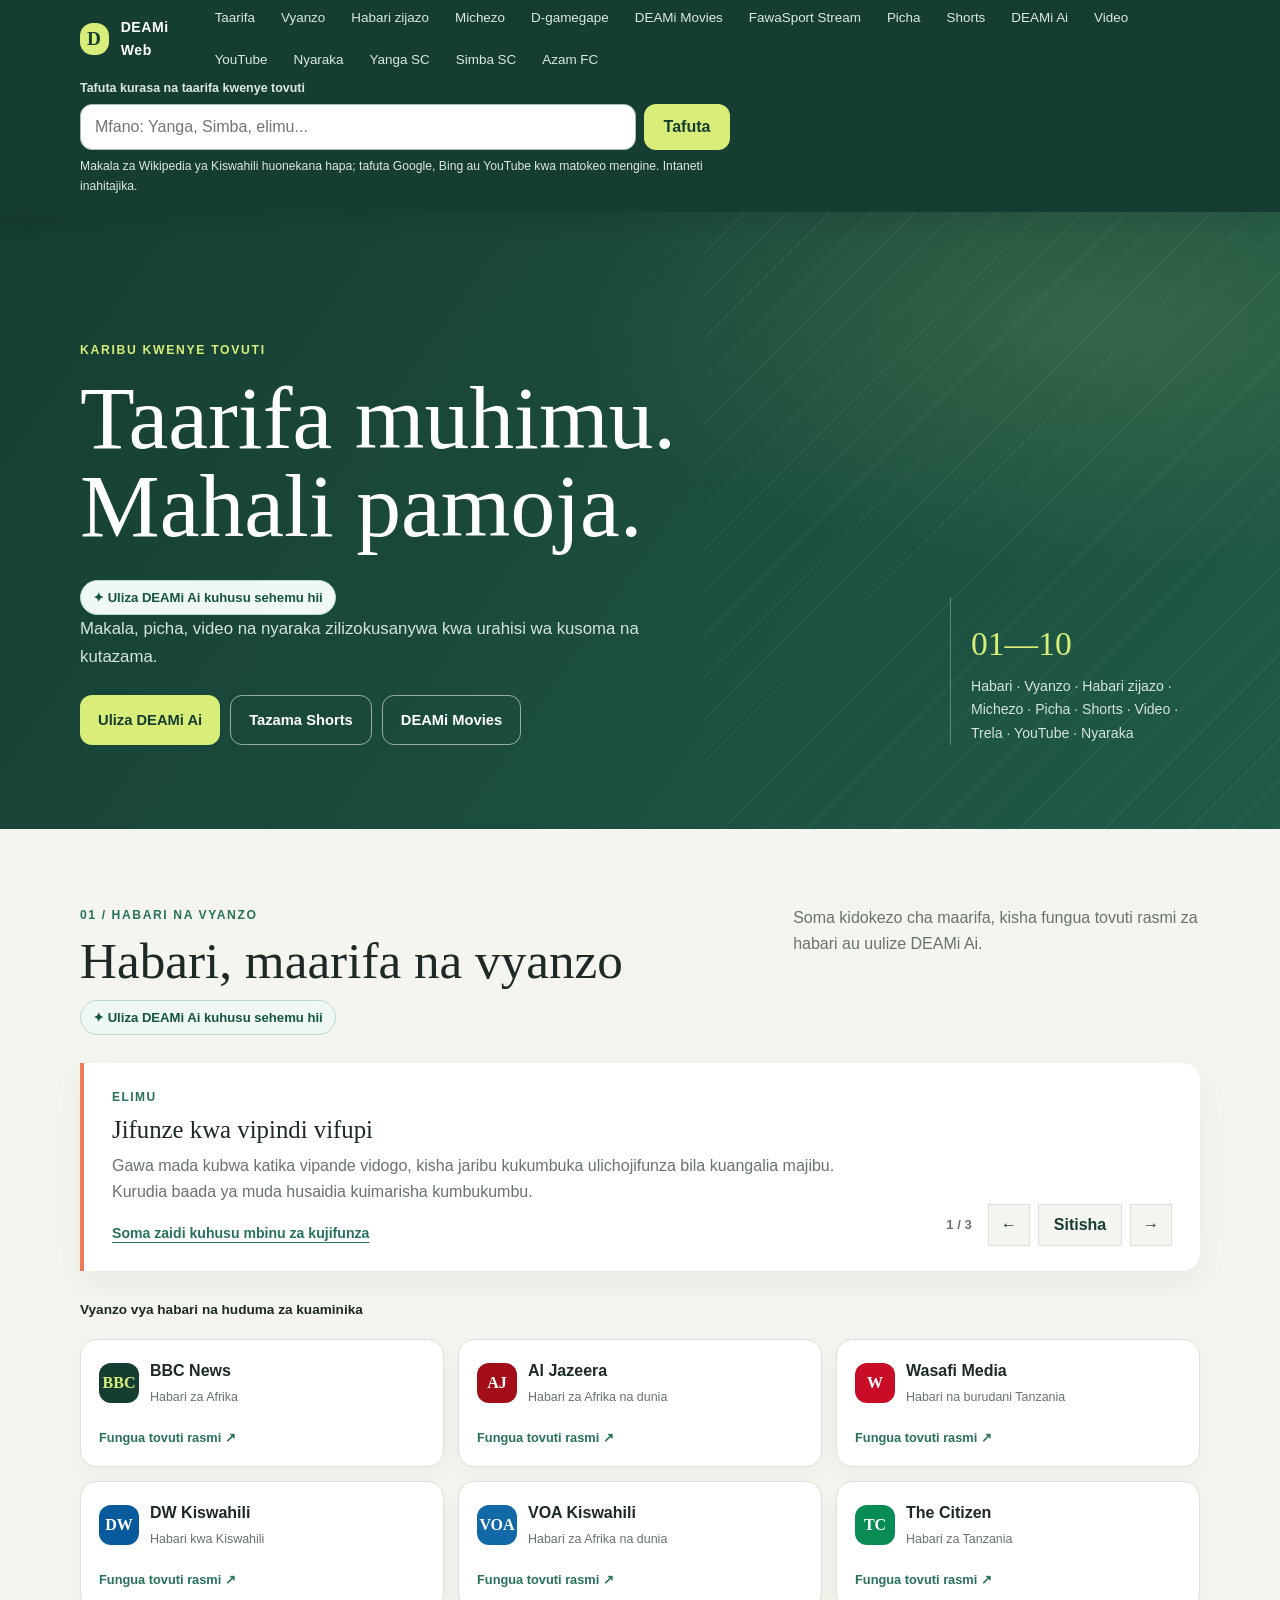
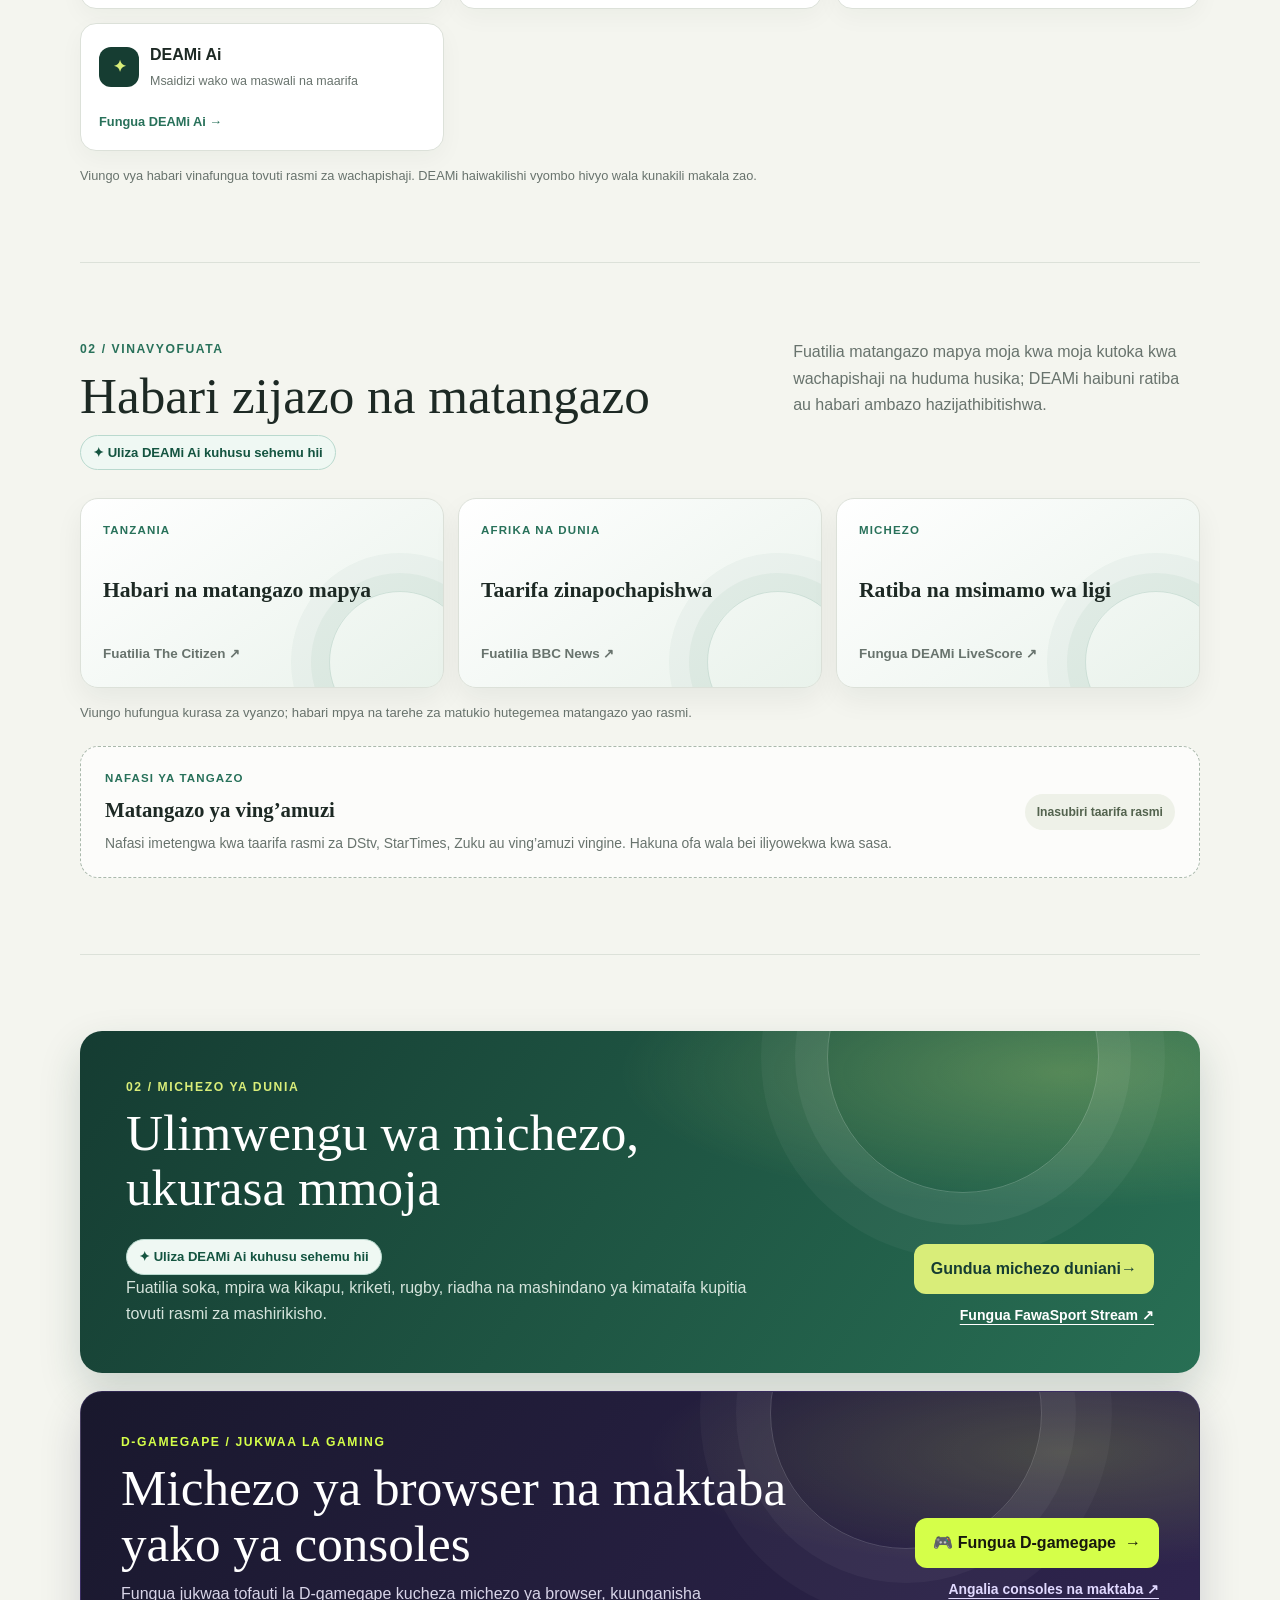
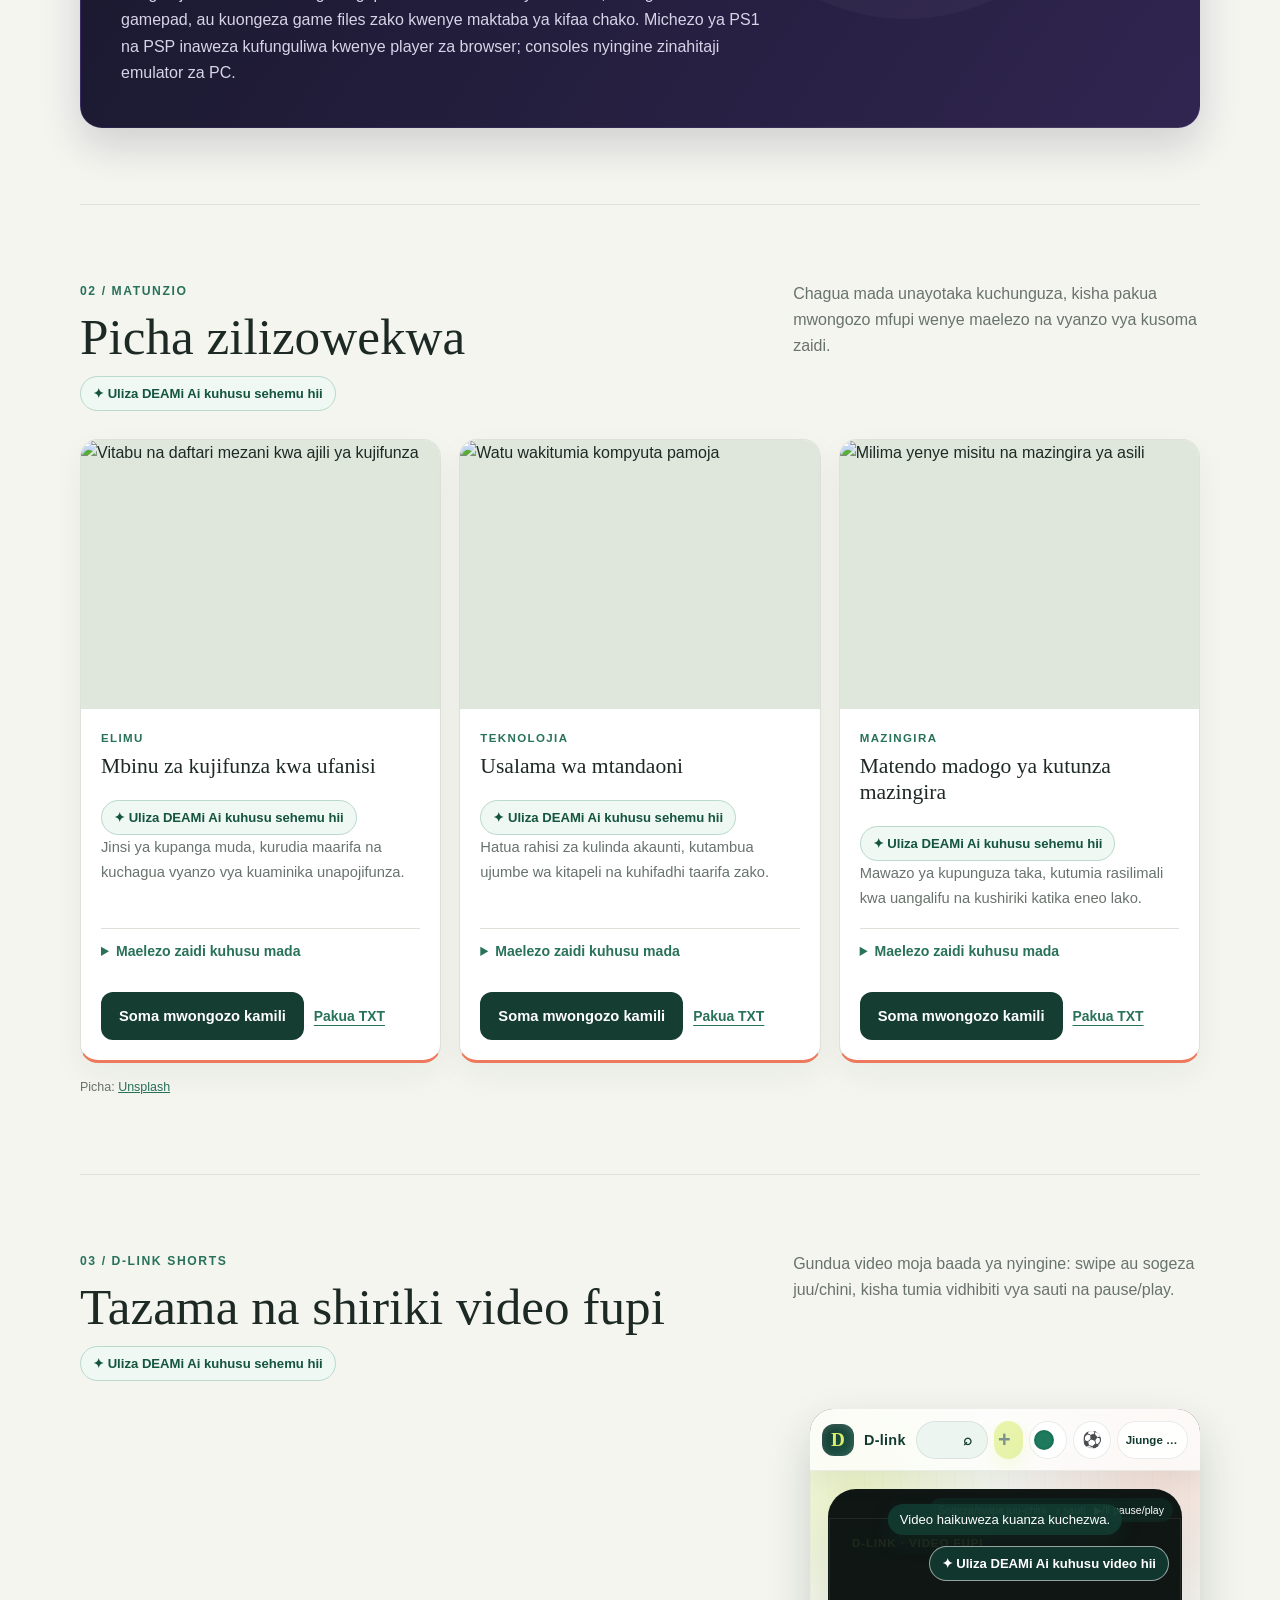
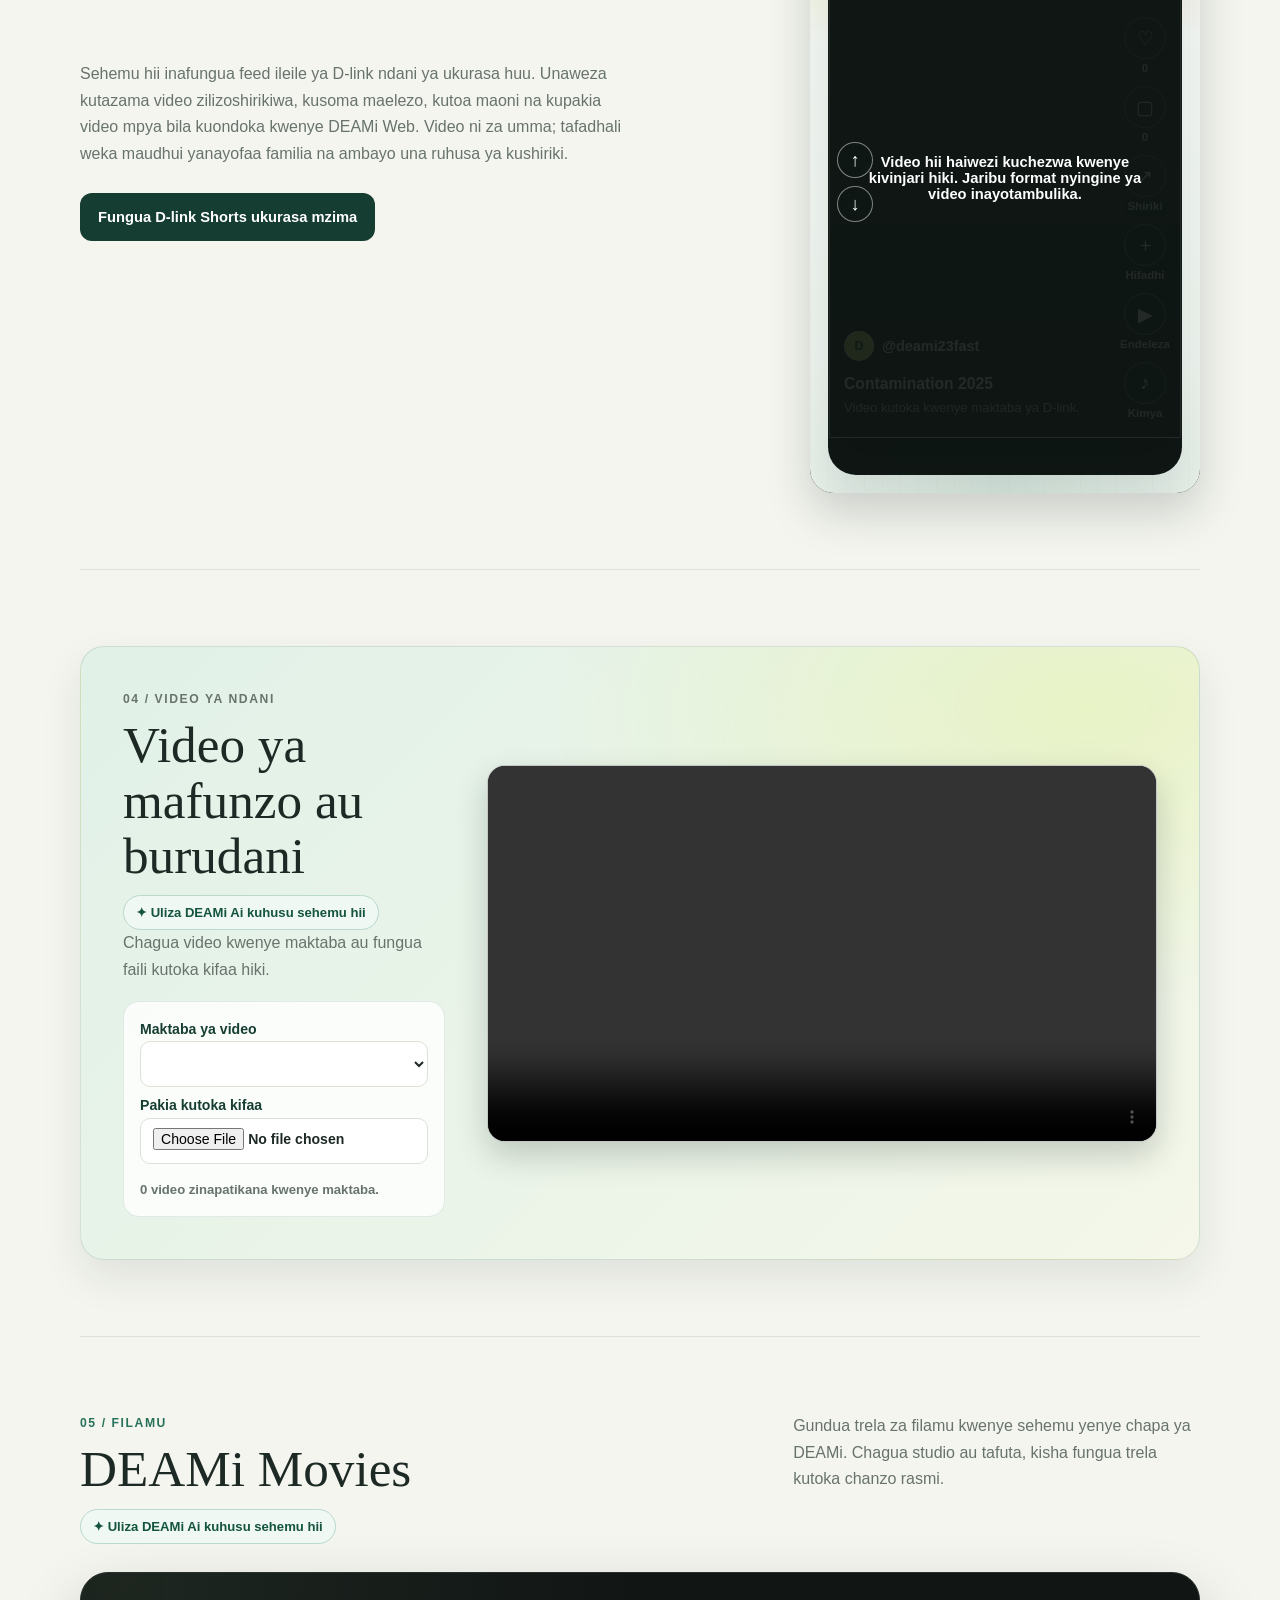
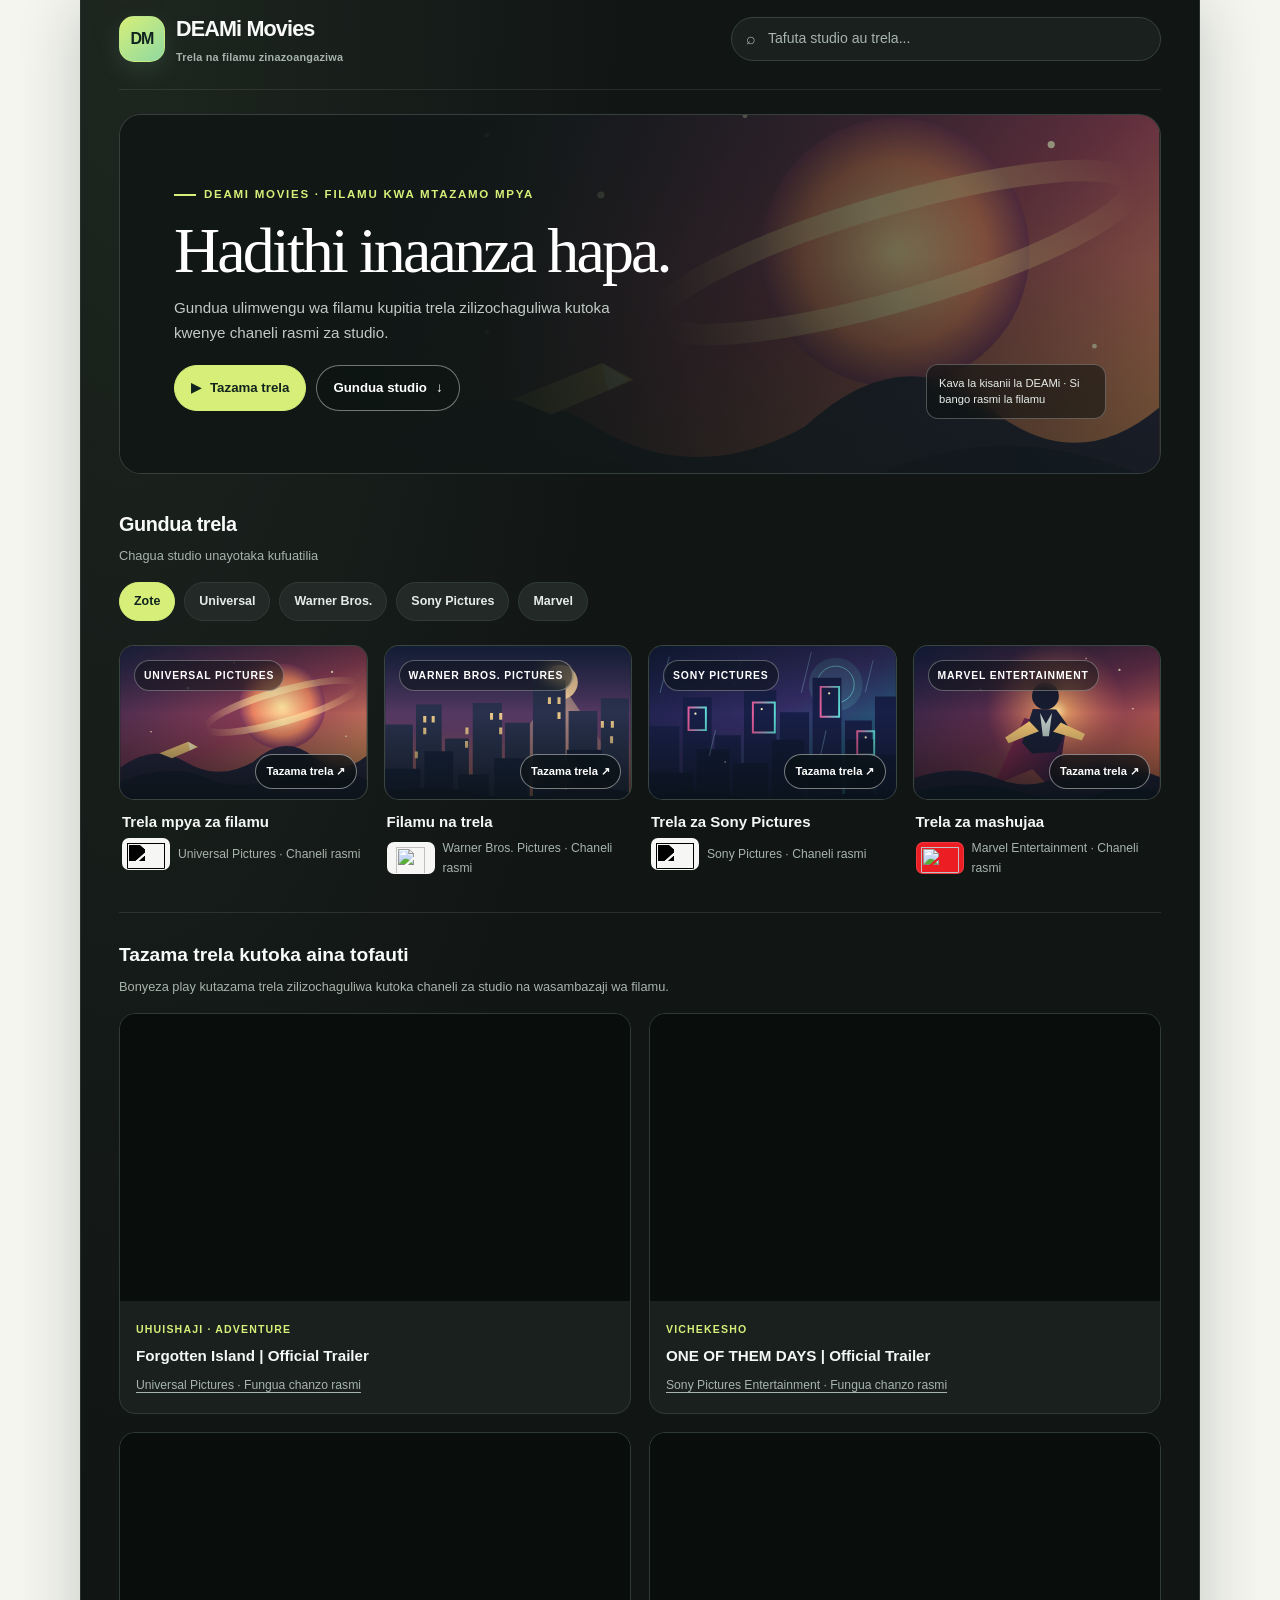
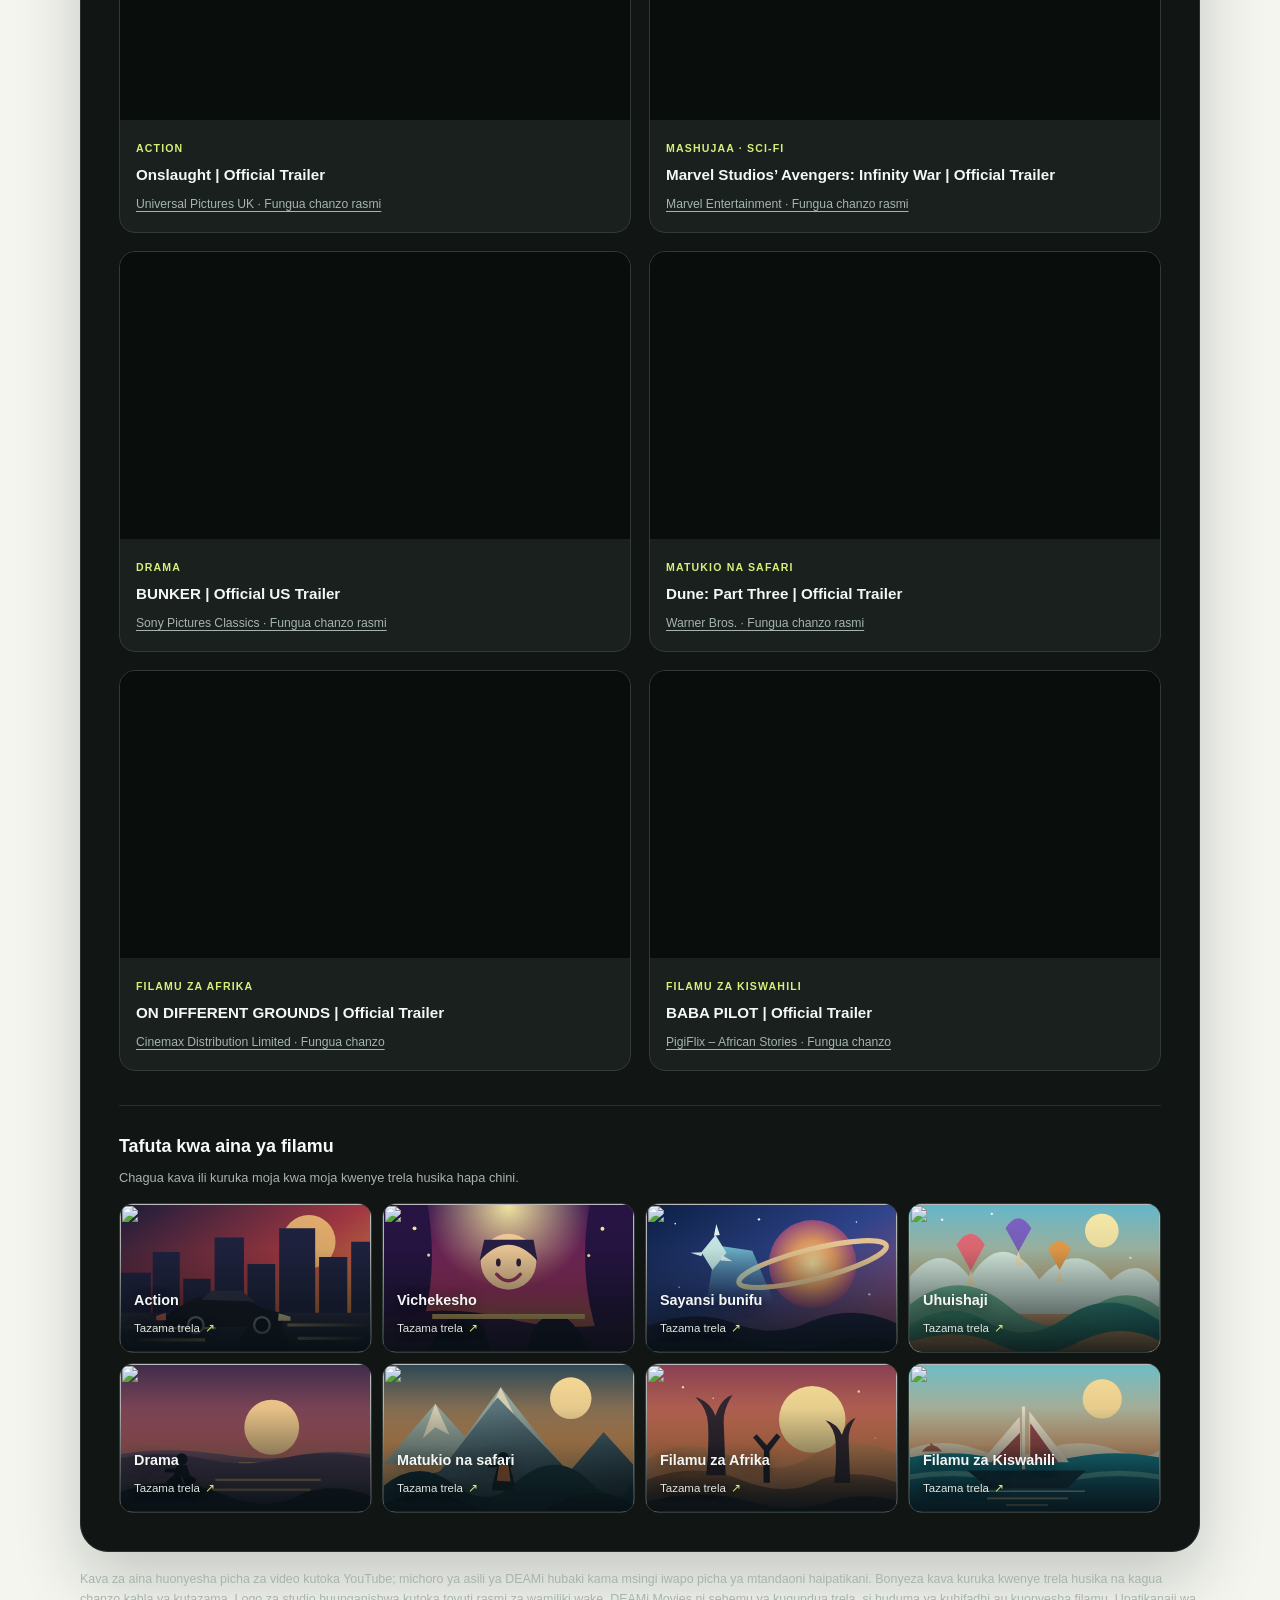
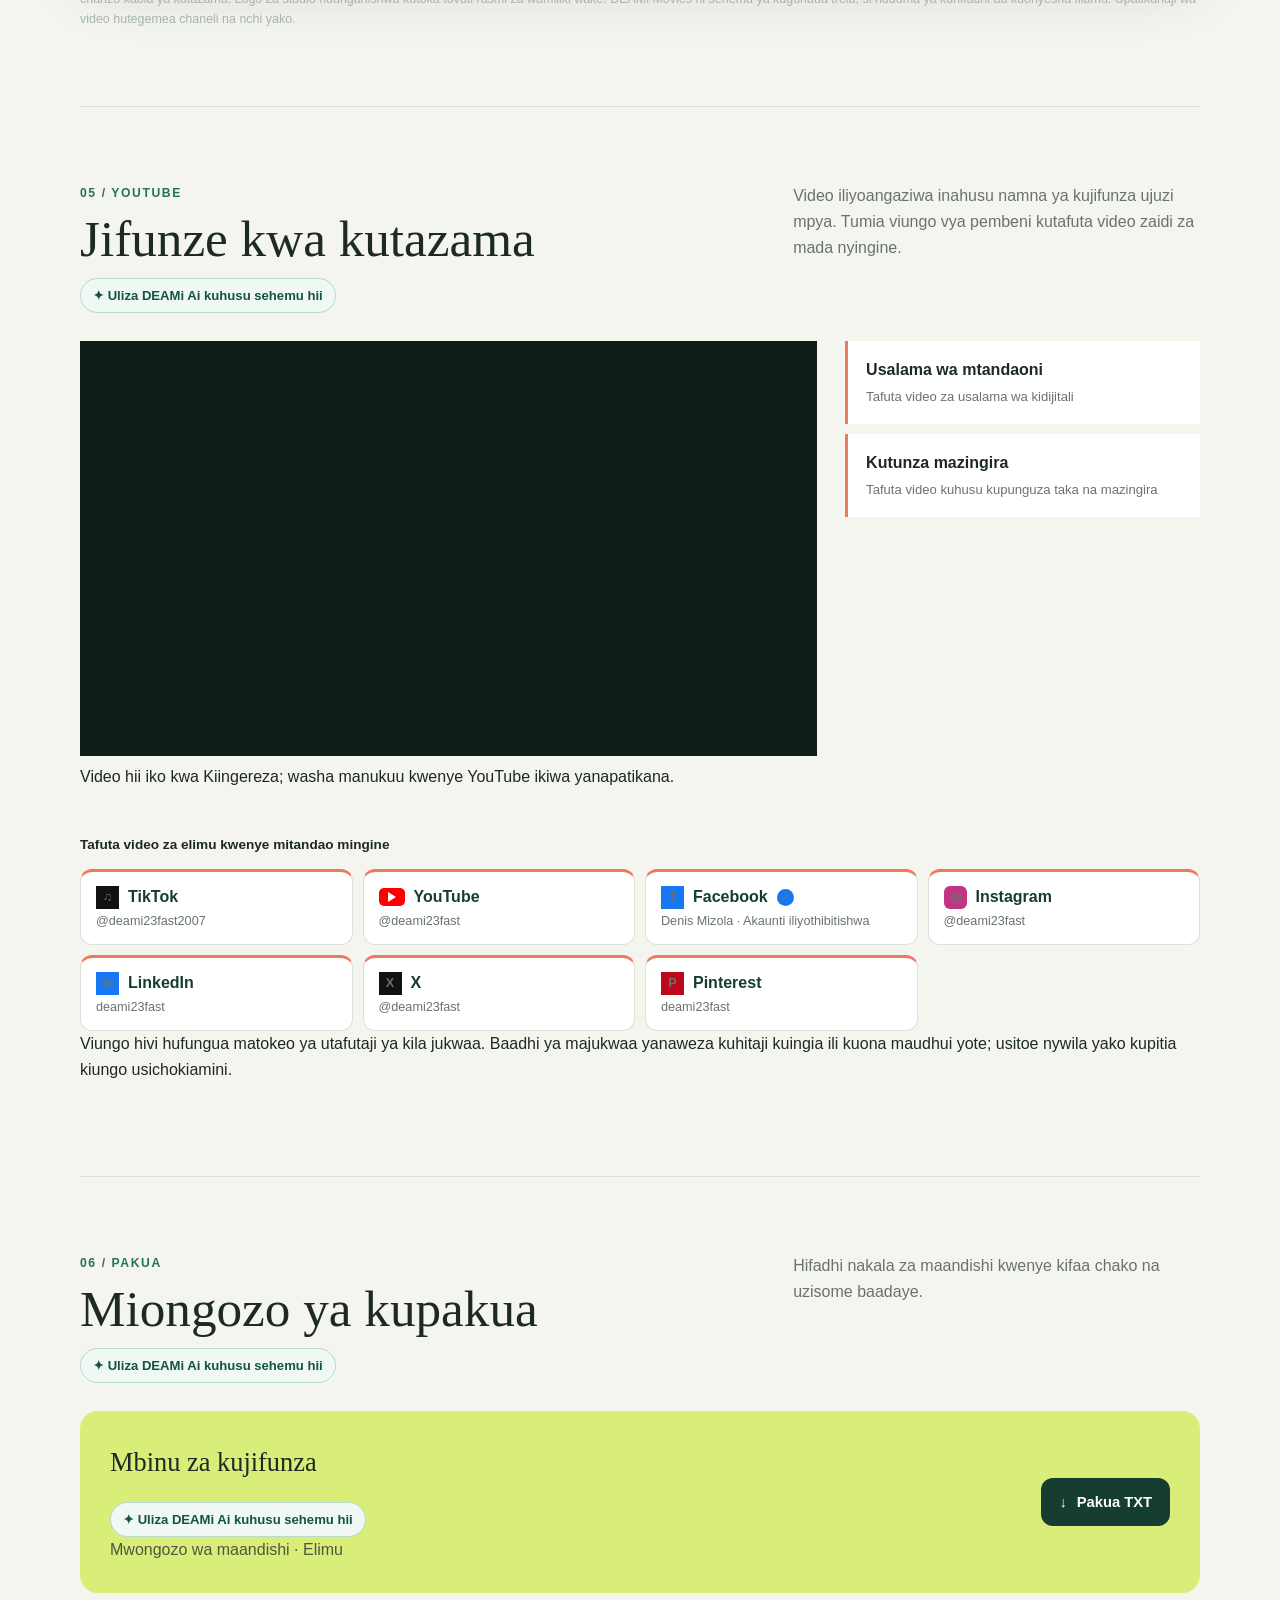
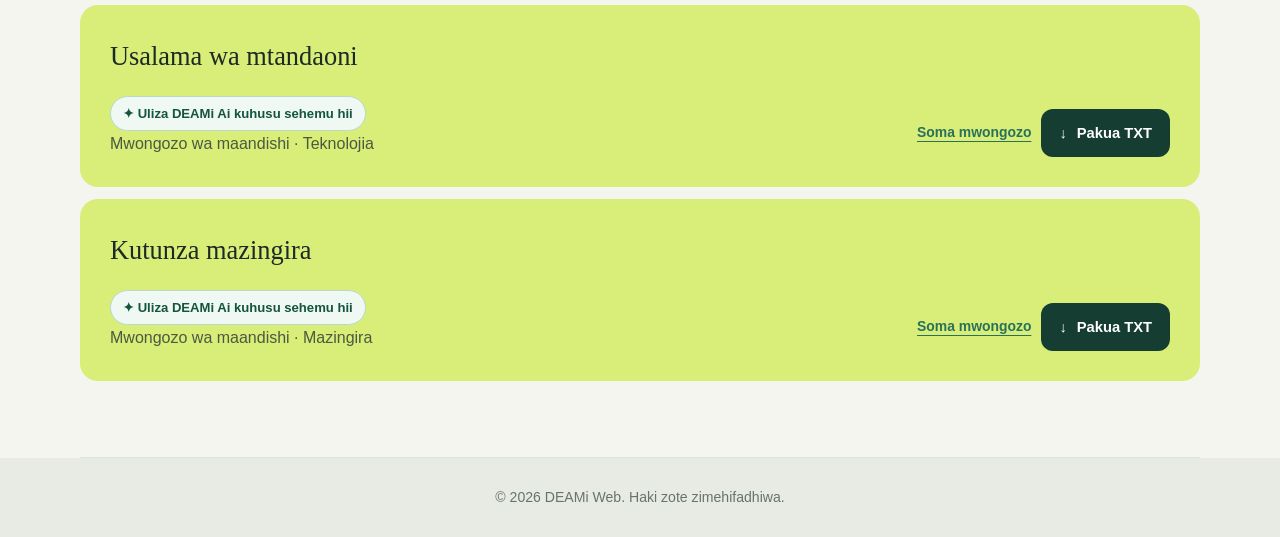
==== index.html @ 46b12076 "Publish DEAMi Web and D-gamegape for GitHub Pages" ====
<!DOCTYPE html>
<html lang="sw">
<head>
    <meta charset="UTF-8">
    <meta name="viewport" content="width=device-width, initial-scale=1.0">
    <meta name="description" content="Tembelea DEAMi Web kupata taarifa, michezo, video, picha na nyaraka za elimu na burudani.">
    <meta name="robots" content="index, follow">
    <link rel="canonical" href="https://denismizola.github.io/deami-web/">
    <meta property="og:type" content="website">
    <meta property="og:locale" content="sw_TZ">
    <meta property="og:site_name" content="DEAMi Web">
    <meta property="og:url" content="https://denismizola.github.io/deami-web/">
    <meta property="og:title" content="DEAMi Web | Taarifa, michezo na burudani">
    <meta property="og:description" content="Taarifa, michezo, video, picha na nyaraka za elimu na burudani katika DEAMi Web.">
    <meta name="twitter:card" content="summary">
    <meta name="twitter:title" content="DEAMi Web | Taarifa, michezo na burudani">
    <meta name="twitter:description" content="Taarifa, michezo, video, picha na nyaraka za elimu na burudani katika DEAMi Web.">
    <title>DEAMi Web | Taarifa, michezo na burudani</title>
    <style>
        :root {
            color-scheme: light;
            --forest: #163d32;
            --green: #28715a;
            --lime: #d9ed79;
            --coral: #ee795c;
            --ink: #1d2924;
            --muted: #68736d;
            --paper: #f4f5ef;
            --line: #dce1d9;
            --white: #fff;
        }

        * { box-sizing: border-box; }
        html { scroll-behavior: smooth; scroll-padding-top: 80px; }
        body { margin: 0; background: var(--paper); color: var(--ink); font-family: "Trebuchet MS", "Segoe UI", sans-serif; line-height: 1.65; transition: background-color 700ms ease; }
        a { color: inherit; }

        body[data-theme="sunset"] {
            --forest: #56313a;
            --green: #963f50;
            --lime: #f0c76b;
            --coral: #287f79;
            --paper: #f7eeeb;
            --line: #e6d9d5;
        }

        body[data-theme="meadow"] {
            --forest: #34483d;
            --green: #52765c;
            --lime: #e5c76a;
            --coral: #b85f48;
            --paper: #edf2e9;
            --line: #d7e0d4;
        }

        .site-header, .hero, .brand-mark, .button, .download-band, .gallery-image {
            transition: background-color 700ms ease, color 700ms ease, border-color 700ms ease;
        }

        .site-header { position: relative; z-index: 2; background: var(--forest); color: var(--white); box-shadow: 0 8px 24px rgb(15 31 24 / 12%); }
        .nav-wrap { display: flex; align-items: center; justify-content: space-between; gap: 24px; width: min(1160px, 90%); min-height: 74px; margin: auto; }
        .brand { display: flex; align-items: center; gap: 12px; font-size: 0.88rem; font-weight: 800; letter-spacing: 0.04em; text-decoration: none; }
        .brand-mark { display: grid; width: 40px; aspect-ratio: 1; place-items: center; border-radius: 13px; background: var(--lime); color: var(--forest); font-family: Georgia, "Times New Roman", serif; font-size: 1.2rem; }
        nav { display: flex; flex-wrap: wrap; gap: 6px; }
        nav a { padding: 7px 10px; border-radius: 999px; color: #dce9e1; font-size: 0.84rem; text-decoration: none; transition: background-color 160ms ease, color 160ms ease; }
        nav a:hover, nav a:focus-visible { background: rgb(255 255 255 / 12%); color: var(--lime); }

        .site-search { width: min(1160px, 90%); margin: 0 auto; padding: 0 0 16px; }
        .site-search label { display: block; margin-bottom: 5px; color: #dce9e1; font-size: 0.78rem; font-weight: 700; }
        .search-control { display: flex; max-width: 650px; gap: 8px; }
        .search-control input { flex: 1; min-width: 0; min-height: 44px; padding: 9px 14px; border: 1px solid #a9beb3; border-radius: 12px; background: var(--white); color: var(--ink); font: inherit; }
        .search-control input:focus-visible { outline: 3px solid var(--lime); outline-offset: 2px; }
        .search-control button { min-width: 86px; min-height: 44px; padding: 9px 14px; border: 0; border-radius: 12px; background: var(--lime); color: var(--forest); font: inherit; font-weight: 800; cursor: pointer; }
        .search-control button:hover { background: #c7df5f; transform: translateY(-1px); }
        .search-results { display: grid; max-width: 650px; max-height: 390px; gap: 1px; margin-top: 8px; overflow-y: auto; background: var(--line); }
        .search-results[hidden] { display: none; }
        .search-section-label { margin: 0; padding: 8px 12px; background: #e8f2e9; color: var(--forest); font-size: 0.73rem; font-weight: 800; letter-spacing: 0.05em; text-transform: uppercase; }
        .search-results a, .search-empty { padding: 11px 13px; background: var(--white); color: var(--ink); text-decoration: none; }
        .search-results a:hover, .search-results a:focus-visible { background: #e8f2e9; }
        .search-results a strong, .search-results a span { display: block; }
        .search-results a span, .search-empty { color: var(--muted); font-size: 0.84rem; }
        .search-results a .search-snippet { margin-top: 4px; line-height: 1.45; }
        .site-search-help { max-width: 650px; margin: 6px 0 0; color: #dce9e1; font-size: 0.76rem; }

        .hero { position: relative; overflow: hidden; background: radial-gradient(ellipse at 85% 18%, rgb(217 237 121 / 13%), transparent 34%), linear-gradient(125deg, var(--forest), #205b48); color: var(--white); }
        .hero::before { position: absolute; inset: 0 0 0 55%; background: repeating-linear-gradient(135deg, transparent 0 28px, rgb(255 255 255 / 5%) 29px 30px); content: ""; }
        .hero-inner { position: relative; display: grid; grid-template-columns: minmax(0, 1fr) 250px; align-items: end; gap: 60px; width: min(1160px, 90%); margin: auto; padding: clamp(76px, 10vw, 132px) 0 84px; }
        .eyebrow { margin: 0 0 14px; color: var(--lime); font-size: 0.76rem; font-weight: 800; letter-spacing: 0.14em; text-transform: uppercase; }
        h1, h2, h3, p { margin-top: 0; }
        h1 { max-width: 780px; margin-bottom: 18px; font-family: Georgia, "Times New Roman", serif; font-size: clamp(3rem, 7vw, 6.4rem); font-weight: 500; letter-spacing: 0; line-height: 0.98; }
        .hero-copy { max-width: 580px; margin-bottom: 0; color: #d5e4dc; font-size: 1.05rem; }
        .hero-actions { display: flex; flex-wrap: wrap; gap: 10px; margin-top: 24px; }
        .hero .button { background: var(--lime); color: var(--forest); }
        .hero .button.secondary { border: 1px solid rgb(255 255 255 / 55%); background: transparent; color: var(--white); }
        .hero .button, .button { border-radius: 12px; transition: transform 160ms ease, box-shadow 160ms ease, background-color 160ms ease; }
        .button:hover { transform: translateY(-2px); box-shadow: 0 8px 18px rgb(20 40 30 / 15%); }
        .hero-index { padding: 19px 0 0 20px; border-left: 1px solid rgb(255 255 255 / 30%); color: #d5e4dc; font-size: 0.88rem; }
        .hero-index strong { display: block; margin-bottom: 4px; color: var(--lime); font-family: Georgia, "Times New Roman", serif; font-size: 2.1rem; font-weight: 500; }

        main { width: min(1160px, 90%); margin: auto; }
        .section { padding: 76px 0; border-bottom: 1px solid var(--line); }
        .section-head { display: grid; grid-template-columns: minmax(0, 1fr) minmax(220px, 0.6fr); align-items: end; gap: 35px; margin-bottom: 28px; }
        .section-kicker { margin-bottom: 8px; color: var(--green); font-size: 0.76rem; font-weight: 800; letter-spacing: 0.13em; text-transform: uppercase; }
        h2 { margin-bottom: 0; font-family: Georgia, "Times New Roman", serif; font-size: clamp(2rem, 4vw, 3.3rem); font-weight: 500; letter-spacing: 0; line-height: 1.08; }
        .section-intro { margin-bottom: 0; color: var(--muted); }
        .story { display: grid; grid-template-columns: minmax(0, 1fr) auto; align-items: end; gap: 20px; padding: 25px 28px; border-left: 4px solid var(--coral); border-radius: 0 18px 18px 0; background: var(--white); box-shadow: 0 12px 34px rgb(24 42 32 / 6%); }
        .story-content { max-width: 780px; }
        .story-kicker { margin-bottom: 7px; color: var(--green); font-size: 0.75rem; font-weight: 800; letter-spacing: 0.12em; text-transform: uppercase; }
        .story h3 { margin-bottom: 8px; font-family: Georgia, "Times New Roman", serif; font-size: 1.55rem; font-weight: 500; line-height: 1.2; }
        .story-copy { margin-bottom: 14px; color: var(--muted); }
        .story-source { color: var(--green); font-size: 0.88rem; font-weight: 800; text-underline-offset: 4px; }
        .story-controls { display: flex; align-items: center; gap: 8px; }
        .story-count { min-width: 42px; color: var(--muted); font-size: 0.82rem; font-weight: 800; text-align: center; }
        .story-controls button { display: grid; width: 42px; height: 42px; place-items: center; border: 1px solid var(--line); background: var(--paper); color: var(--forest); font: inherit; font-weight: 800; cursor: pointer; }
        .story-controls .story-toggle { width: auto; min-width: 84px; padding: 0 10px; }
        .story-controls button:hover { border-color: var(--green); background: #e8f2e9; }
        .story-controls button:focus-visible { outline: 3px solid var(--coral); outline-offset: 2px; }

        .news-sources { display: grid; grid-template-columns: repeat(3, minmax(0, 1fr)); gap: 14px; margin-top: 18px; }
        .news-source-card { display: flex; min-width: 0; min-height: 128px; flex-direction: column; align-items: flex-start; justify-content: space-between; gap: 14px; padding: 18px; border: 1px solid var(--line); border-radius: 16px; background: var(--white); color: var(--ink); text-decoration: none; box-shadow: 0 8px 24px rgb(24 42 32 / 4%); transition: transform 160ms ease, border-color 160ms ease, box-shadow 160ms ease; }
        .news-source-card:hover, .news-source-card:focus-visible { transform: translateY(-3px); border-color: var(--green); box-shadow: 0 14px 28px rgb(24 42 32 / 10%); }
        .news-source-heading { display: flex; align-items: center; gap: 11px; }
        .news-source-mark { display: grid; width: 40px; height: 40px; flex: 0 0 40px; place-items: center; border-radius: 12px; background: var(--forest); color: var(--lime); font-family: Georgia, "Times New Roman", serif; font-size: 1rem; font-weight: 800; }
        .news-source-card:nth-child(2) .news-source-mark { background: #a20d18; color: #fff; }
        .news-source-card:nth-child(3) .news-source-mark { background: #c90d26; color: #fff; }
        .news-source-card:nth-child(4) .news-source-mark { background: #075a9c; color: #fff; }
        .news-source-card:nth-child(5) .news-source-mark { background: #1269a8; color: #fff; }
        .news-source-card:nth-child(6) .news-source-mark { background: #098b56; color: #fff; }
        .news-source-card strong { display: block; font-size: 1rem; }
        .news-source-card small { display: block; margin-top: 2px; color: var(--muted); font-size: .78rem; }
        .news-source-visit { color: var(--green); font-size: .8rem; font-weight: 800; }
        .news-source-note { margin: 14px 0 0; color: var(--muted); font-size: .8rem; }
        .upcoming-news-grid { display: grid; grid-template-columns: repeat(3, minmax(0, 1fr)); gap: 14px; }
        .upcoming-news-card { position: relative; display: flex; min-height: 190px; flex-direction: column; align-items: flex-start; justify-content: space-between; gap: 18px; overflow: hidden; padding: 22px; border: 1px solid var(--line); border-radius: 18px; background: linear-gradient(145deg, var(--white), #e9f2eb); box-shadow: 0 12px 28px rgb(24 42 32 / 6%); text-decoration: none; transition: transform 180ms ease, box-shadow 180ms ease, border-color 180ms ease; }
        .upcoming-news-card::after { position: absolute; right: -28px; bottom: -46px; width: 140px; aspect-ratio: 1; border: 1px solid rgb(40 113 90 / 17%); border-radius: 50%; box-shadow: 0 0 0 18px rgb(40 113 90 / 5%), 0 0 0 38px rgb(40 113 90 / 4%); content: ""; pointer-events: none; }
        .upcoming-news-card:hover { transform: translateY(-4px); border-color: var(--green); box-shadow: 0 18px 34px rgb(24 42 32 / 11%); }
        .upcoming-news-card > * { position: relative; z-index: 1; }
        .upcoming-news-tag { color: var(--green); font-size: .72rem; font-weight: 850; letter-spacing: .1em; text-transform: uppercase; }
        .upcoming-news-card strong { max-width: 18em; font-family: Georgia, "Times New Roman", serif; font-size: 1.35rem; font-weight: 600; line-height: 1.2; }
        .upcoming-news-card span:last-child { color: var(--muted); font-size: .84rem; font-weight: 700; }
        .upcoming-news-note { margin: 14px 0 0; color: var(--muted); font-size: .82rem; }
        .decoder-promo { display: grid; grid-template-columns: minmax(0, 1fr) auto; align-items: center; gap: 24px; margin-top: 22px; padding: 22px 24px; border: 1px dashed #aab9ac; border-radius: 18px; background: rgb(255 255 255 / 68%); }
        .decoder-promo-label { display: block; margin-bottom: 5px; color: var(--green); font-size: .72rem; font-weight: 850; letter-spacing: .1em; text-transform: uppercase; }
        .decoder-promo h3 { margin-bottom: 5px; font-family: Georgia, "Times New Roman", serif; font-size: 1.3rem; font-weight: 600; }
        .decoder-promo p { margin-bottom: 0; color: var(--muted); font-size: .87rem; }
        .decoder-promo-badge { padding: 8px 12px; border-radius: 999px; background: #eef1e8; color: #53634e; font-size: .76rem; font-weight: 800; white-space: nowrap; }

        .sports-feature { position: relative; display: grid; min-height: 250px; grid-template-columns: minmax(0, 1fr) auto; align-items: end; gap: 30px; overflow: hidden; padding: clamp(24px, 5vw, 46px); border-radius: 22px; background: radial-gradient(ellipse at 88% 12%, rgb(217 237 121 / 28%), transparent 32%), linear-gradient(125deg, #153c32, #286f54); color: var(--white); box-shadow: 0 18px 42px rgb(22 61 50 / 18%); }
        .sports-feature::after { position: absolute; top: -110px; right: 9%; width: 270px; aspect-ratio: 1; border: 1px solid rgb(255 255 255 / 22%); border-radius: 50%; box-shadow: 0 0 0 32px rgb(255 255 255 / 5%), 0 0 0 66px rgb(255 255 255 / 4%); content: ""; pointer-events: none; }
        .sports-feature-copy, .sports-feature-links { position: relative; z-index: 1; }
        .sports-feature-links { display: grid; gap: 10px; justify-items: end; }
        .sports-feature .section-kicker { color: var(--lime); }
        .sports-feature h2 { max-width: 680px; margin-bottom: 12px; }
        .sports-feature p:not(.section-kicker) { max-width: 640px; margin-bottom: 0; color: #d5e4dc; }
        .sports-feature-link { display: inline-flex; min-height: 48px; align-items: center; justify-content: center; padding: 12px 17px; border-radius: 12px; background: var(--lime); color: var(--forest); font-weight: 850; text-decoration: none; white-space: nowrap; transition: transform 160ms ease, box-shadow 160ms ease; }
        .sports-feature-link:hover { transform: translateY(-2px); box-shadow: 0 8px 18px rgb(0 0 0 / 16%); }
        .sports-feature-stream { color: var(--white); font-size: .88rem; font-weight: 800; text-underline-offset: 4px; }
        .game-platform-feature { position: relative; display: grid; min-height: 220px; grid-template-columns: minmax(0, 1fr) auto; align-items: center; gap: 28px; margin-top: 18px; padding: clamp(24px, 5vw, 40px); overflow: hidden; border: 1px solid rgb(117 89 198 / 18%); border-radius: 22px; background: radial-gradient(ellipse at 88% 18%, rgb(213 255 73 / 18%), transparent 30%), linear-gradient(125deg, #19182d, #302550); color: var(--white); box-shadow: 0 18px 42px rgb(27 23 55 / 16%); }
        .game-platform-feature::after { position: absolute; top: -115px; right: 14%; width: 270px; aspect-ratio: 1; border: 1px solid rgb(255 255 255 / 18%); border-radius: 50%; box-shadow: 0 0 0 34px rgb(255 255 255 / 4%), 0 0 0 70px rgb(255 255 255 / 3%); content: ""; pointer-events: none; }
        .game-platform-copy, .game-platform-actions { position: relative; z-index: 1; }
        .game-platform-feature .section-kicker { color: #d5ff49; }
        .game-platform-feature h2 { max-width: 680px; margin-bottom: 10px; }
        .game-platform-feature p:not(.section-kicker) { max-width: 650px; margin-bottom: 0; color: #d8d4e8; }
        .game-platform-actions { display: grid; gap: 10px; justify-items: end; }
        .game-platform-button { display: inline-flex; min-height: 48px; align-items: center; justify-content: center; gap: 9px; padding: 12px 18px; border-radius: 12px; background: #d5ff49; color: #17180d; font-weight: 900; text-decoration: none; white-space: nowrap; transition: transform 160ms ease, box-shadow 160ms ease; }
        .game-platform-button:hover { transform: translateY(-2px); box-shadow: 0 8px 18px rgb(0 0 0 / 18%); }
        .game-platform-secondary { color: #e1d9ff; font-size: .87rem; font-weight: 800; text-underline-offset: 4px; }

        .gallery-grid { display: grid; grid-template-columns: repeat(3, minmax(0, 1fr)); gap: 18px; }
        .gallery-item { display: flex; min-width: 0; flex-direction: column; overflow: hidden; border: 1px solid var(--line); border-bottom: 3px solid var(--coral); border-radius: 18px; background: var(--white); box-shadow: 0 12px 32px rgb(24 42 32 / 5%); }
        .gallery-image { display: block; width: 100%; aspect-ratio: 4 / 3; object-fit: cover; background: #dfe7dc; }
        .gallery-content { display: flex; flex: 1; flex-direction: column; align-items: flex-start; padding: 20px; }
        .gallery-kicker { margin-bottom: 6px; color: var(--green); font-size: 0.72rem; font-weight: 800; letter-spacing: 0.12em; text-transform: uppercase; }
        .gallery-content h3 { margin-bottom: 8px; font-family: Georgia, "Times New Roman", serif; font-size: 1.35rem; font-weight: 500; line-height: 1.2; }
        .gallery-content p:not(.gallery-kicker) { flex: 1; margin-bottom: 18px; color: var(--muted); font-size: 0.92rem; }
        .gallery-details { width: 100%; margin: 0 0 18px; border-top: 1px solid var(--line); }
        .gallery-details summary { padding: 11px 0; color: var(--green); font-size: 0.88rem; font-weight: 800; cursor: pointer; }
        .gallery-details p { margin: 0 0 10px; color: var(--muted); font-size: 0.88rem; }
        .gallery-details ul { margin: 0 0 14px; padding-left: 19px; color: var(--muted); font-size: 0.86rem; }
        .gallery-details li + li { margin-top: 5px; }
        .gallery-actions { display: flex; flex-wrap: wrap; gap: 10px; align-items: center; margin-top: auto; }
        .gallery-actions .button { margin-top: 0; }
        .gallery-text-link { color: var(--green); font-size: 0.87rem; font-weight: 800; text-underline-offset: 4px; }
        .image-credit { margin: 14px 0 0; color: var(--muted); font-size: 0.78rem; }
        .image-credit a { color: var(--green); }

        .shorts-layout { display: grid; grid-template-columns: minmax(0, 1fr) minmax(280px, 390px); align-items: center; gap: 48px; }
        .shorts-copy { max-width: 560px; }
        .shorts-copy > p:not(.section-kicker) { color: var(--muted); }
        .shorts-frame { display: block; width: 100%; height: min(76dvh, 780px); min-height: 580px; border: 0; border-radius: 24px; background: #101715; box-shadow: 0 20px 45px rgb(17 35 28 / 18%); }
        .shorts-link { margin-top: 10px; }

        .video-section { display: grid; grid-template-columns: minmax(220px, 0.65fr) minmax(0, 1.35fr); gap: 42px; align-items: center; padding: clamp(22px, 4vw, 42px); border: 1px solid rgb(18 58 48 / 12%); border-radius: 24px; background: radial-gradient(ellipse at 90% 10%, rgb(220 237 107 / 28%), transparent 38%), linear-gradient(135deg, #e1f1e8, #f4f7e9); box-shadow: 0 18px 42px rgb(17 35 28 / 9%); }
        .video-copy p { color: var(--muted); }
        .video-library-control { display: grid; gap: 7px; margin-top: 18px; padding: 16px; border: 1px solid rgb(18 58 48 / 10%); border-radius: 16px; background: rgb(255 255 255 / 78%); color: var(--forest); font-size: 0.88rem; font-weight: 800; }
        .video-library-control select, .video-library-control input { width: 100%; min-height: 46px; padding: 9px 12px; border: 1px solid var(--line); border-radius: 10px; background: var(--white); color: var(--ink); font: inherit; }
        .video-library-status { min-height: 1.5em; margin: 8px 0 0; color: var(--muted); font-size: 0.82rem; }
        .ad-slot { display: grid; min-height: 100px; place-items: center; margin: 22px 0; overflow: hidden; }
        .ad-slot[hidden] { display: none; }
        .video-frame { width: 100%; aspect-ratio: 16 / 9; overflow: hidden; border: 1px solid rgb(255 255 255 / 75%); border-radius: 18px; background: #101c17; box-shadow: 0 14px 32px rgb(17 35 28 / 20%); }
        .video-frame video { display: block; width: 100%; height: 100%; object-fit: contain; }
        .youtube-layout { display: grid; grid-template-columns: minmax(0, 1.35fr) minmax(240px, 0.65fr); gap: 28px; align-items: stretch; }
        .youtube-frame { width: 100%; aspect-ratio: 16 / 9; border: 0; background: #101c17; }
        .youtube-links { display: grid; align-content: start; gap: 10px; }
        .youtube-links a { display: block; padding: 16px 18px; border-left: 3px solid var(--coral); background: var(--white); font-weight: 800; text-decoration: none; }
        .youtube-links a span { display: block; margin-top: 3px; color: var(--muted); font-size: 0.82rem; font-weight: 500; }
        .youtube-links a:hover { border-left-color: var(--green); background: #e8f2e9; }
        .trailers-intro { max-width: 760px; margin: 0 0 22px; color: var(--muted); }
        .movies-app { overflow: hidden; padding: clamp(18px, 3.5vw, 38px); border: 1px solid #28312f; border-radius: 28px; background: radial-gradient(ellipse at 4% 0%, rgb(111 153 107 / 13%), transparent 34%), #111514; color: #f4f7f5; box-shadow: 0 28px 65px rgb(10 24 19 / 20%); }
        .movies-topbar { display: flex; align-items: center; justify-content: space-between; gap: 22px; padding-bottom: 22px; border-bottom: 1px solid rgb(255 255 255 / 9%); }
        .movies-brand { display: inline-flex; flex: 0 0 auto; align-items: center; gap: 11px; color: #f8faf9; font-size: 1.35rem; font-weight: 900; letter-spacing: -.04em; }
        .movies-brand-mark { display: grid; width: 46px; height: 46px; place-items: center; border: 1px solid rgb(215 239 121 / 42%); border-radius: 15px; background: linear-gradient(140deg, #d7ef79, #8fd9a1); color: #10231d; font-size: 1rem; box-shadow: 0 8px 25px rgb(143 217 161 / 14%); }
        .movies-brand small { display: block; margin-top: 3px; color: #a7b4ae; font-size: .68rem; font-weight: 600; letter-spacing: .02em; }
        .movies-search { display: flex; width: min(100%, 430px); min-height: 44px; align-items: center; gap: 10px; padding: 0 14px; border: 1px solid #36413d; border-radius: 999px; background: #1a201e; color: #a7b4ae; }
        .movies-search input { width: 100%; min-width: 0; border: 0; outline: 0; background: transparent; color: #f4f7f5; font: inherit; font-size: .88rem; }
        .movies-search input::placeholder { color: #a7b4ae; }
        .movies-search:focus-within { border-color: #b8d96e; box-shadow: 0 0 0 3px rgb(184 217 110 / 16%); }
        .movies-featured { position: relative; display: grid; min-height: 360px; grid-template-columns: minmax(0, 1.12fr) minmax(220px, .88fr); align-items: center; gap: 24px; overflow: hidden; margin-top: 24px; padding: clamp(24px, 5vw, 54px); border: 1px solid rgb(255 255 255 / 12%); border-radius: 22px; background: #1a2422; isolation: isolate; }
        .movies-featured::after { position: absolute; z-index: -1; inset: 0; background: linear-gradient(90deg, #101715 0%, rgb(16 23 21 / 96%) 36%, rgb(16 23 21 / 65%) 65%, rgb(16 23 21 / 28%) 100%), linear-gradient(0deg, rgb(16 23 21 / 42%), transparent 60%); content: ""; }
        .movies-featured-cover { position: absolute; z-index: -2; inset: 0 0 0 26%; width: 74%; height: 100%; object-fit: cover; object-position: center 44%; opacity: .9; animation: trailer-cover-drift 32s ease-in-out infinite alternate; }
        .movies-featured-copy { max-width: 570px; }
        .movies-featured-kicker { display: inline-flex; align-items: center; gap: 8px; margin-bottom: 16px; color: #d7ef79; font-size: .72rem; font-weight: 900; letter-spacing: .15em; text-transform: uppercase; }
        .movies-featured-kicker::before { width: 22px; height: 2px; background: currentColor; content: ""; }
        .movies-featured h3 { max-width: 9em; margin-bottom: 12px; color: #fff; font-family: Georgia, "Times New Roman", serif; font-size: clamp(2.25rem, 5vw, 4.25rem); font-weight: 500; letter-spacing: -.045em; line-height: .98; }
        .movies-featured-copy p { max-width: 460px; margin-bottom: 20px; color: #c0cbc5; font-size: .95rem; line-height: 1.65; }
        .movies-featured-actions { display: flex; flex-wrap: wrap; align-items: center; gap: 10px; }
        .movies-featured-link { display: inline-flex; min-height: 46px; align-items: center; justify-content: center; gap: 9px; padding: 11px 16px; border: 1px solid #d7ef79; border-radius: 999px; background: #d7ef79; color: #10231d; font-size: .83rem; font-weight: 850; text-decoration: none; transition: transform 160ms ease, background 160ms ease; }
        .movies-featured-link:hover { transform: translateY(-2px); background: #e4f79c; }
        .movies-featured-link.secondary { border-color: rgb(255 255 255 / 42%); background: rgb(13 20 18 / 38%); color: #fff; backdrop-filter: blur(8px); }
        .movies-featured-link.secondary:hover { background: rgb(255 255 255 / 15%); }
        .movies-featured-note { align-self: end; justify-self: end; max-width: 180px; padding: 10px 12px; border: 1px solid rgb(255 255 255 / 26%); border-radius: 12px; background: rgb(11 17 15 / 55%); color: #e7eee9; font-size: .7rem; line-height: 1.5; backdrop-filter: blur(10px); }
        .movies-shelf-heading { display: flex; align-items: end; justify-content: space-between; gap: 14px; margin: 34px 0 16px; }
        .movies-shelf-heading h3 { margin: 0; color: #f7faf8; font-size: 1.24rem; font-weight: 850; letter-spacing: -.02em; }
        .movies-shelf-heading p { margin: 4px 0 0; color: #a7b4ae; font-size: .8rem; }
        .movies-filters { display: flex; overflow-x: auto; gap: 9px; margin: 0 0 20px; padding: 0 0 4px; scrollbar-width: thin; }
        .movies-filter { flex: 0 0 auto; min-height: 36px; padding: 8px 14px; border: 1px solid #303a36; border-radius: 999px; background: #222927; color: #e5ebe7; font: inherit; font-size: .78rem; font-weight: 750; cursor: pointer; transition: background 150ms ease, color 150ms ease, border-color 150ms ease; }
        .movies-filter:hover { border-color: #b8d96e; }
        .movies-filter[aria-pressed="true"] { border-color: #d7ef79; background: #d7ef79; color: #10231d; }
        .trailers-grid { display: grid; grid-template-columns: repeat(4, minmax(0, 1fr)); gap: 24px 16px; }
        .trailer-card { --cover-speed: 24s; min-width: 0; color: #f4f7f5; }
        .trailer-card:nth-child(2) { --cover-speed: 29s; }
        .trailer-card:nth-child(3) { --cover-speed: 26s; }
        .trailer-card:nth-child(4) { --cover-speed: 32s; }
        .trailer-visual { position: relative; display: flex; min-height: 0; aspect-ratio: 16 / 10; flex-direction: column; align-items: flex-start; justify-content: space-between; gap: 12px; overflow: hidden; padding: 14px; border: 1px solid rgb(255 255 255 / 14%); border-radius: 15px; background: #172620; isolation: isolate; }
        .trailer-visual::before { position: absolute; z-index: 2; top: -45%; bottom: -45%; left: -65%; width: 38%; background: linear-gradient(90deg, transparent, rgb(255 255 255 / 24%), transparent); content: ""; pointer-events: none; transform: skewX(-18deg); animation: trailer-light-sweep var(--cover-speed) ease-in-out infinite; animation-delay: -7s; }
        .trailer-visual::after { position: absolute; z-index: 1; inset: 0; background: linear-gradient(180deg, rgb(9 17 20 / 38%) 0%, transparent 44%, rgb(9 17 20 / 76%) 100%); content: ""; pointer-events: none; }
        .trailer-cover { position: absolute; z-index: 0; inset: 0; width: 100%; height: 100%; object-fit: cover; transform-origin: center; animation: trailer-cover-drift var(--cover-speed) ease-in-out infinite alternate; }
        .trailer-card:hover .trailer-visual { border-color: #95b46b; }
        .trailer-card:hover .trailer-cover { animation-play-state: paused; filter: saturate(1.18) brightness(1.08); }
        .trailer-card > *:not(.trailer-visual) { margin-left: 3px; }
        .trailer-studio { position: relative; z-index: 3; padding: 6px 9px; border: 1px solid rgb(255 255 255 / 30%); border-radius: 999px; background: rgb(9 17 20 / 48%); color: var(--white); font-size: .65rem; font-weight: 850; letter-spacing: .08em; text-transform: uppercase; backdrop-filter: blur(8px); }
        .trailer-card strong { display: block; margin-top: 12px; font-size: .94rem; font-weight: 800; line-height: 1.35; }
        .trailer-meta { display: flex; align-items: center; gap: 8px; margin-top: 6px; color: #a7b4ae; font-size: .76rem; }
        .trailer-meta-logo { display: grid; width: 48px; height: 32px; flex: 0 0 48px; place-items: center; overflow: hidden; padding: 4px; border: 1px solid rgb(255 255 255 / 12%); border-radius: 7px; background: #f6f7f5; }
        .trailer-meta-logo img { display: block; width: 100%; height: 100%; object-fit: contain; }
        .trailer-meta-logo-universal img, .trailer-meta-logo-sony img { filter: brightness(0); }
        .trailer-meta-logo-warner img { width: 29px; height: 29px; }
        .trailer-meta-logo-marvel { background: #ed1d24; }
        .trailer-cta { position: absolute; z-index: 3; right: 10px; bottom: 10px; display: inline-flex; align-items: center; gap: 6px; padding: 7px 10px; border: 1px solid rgb(255 255 255 / 45%); border-radius: 999px; background: rgb(9 17 20 / 68%); color: var(--white); font-size: .7rem; font-weight: 800; text-decoration: none; backdrop-filter: blur(8px); transition: background 160ms ease, color 160ms ease; }
        .trailer-cta:hover { background: #d7ef79; color: #10231d; }
        .movies-empty { grid-column: 1 / -1; padding: 32px 16px; border: 1px dashed #46524c; border-radius: 16px; color: #c3cdc7; text-align: center; }
        .movies-video-shelf { margin-top: 34px; padding-top: 26px; border-top: 1px solid rgb(255 255 255 / 10%); }
        .movies-video-shelf-heading { margin-bottom: 16px; }
        .movies-video-shelf-heading h3 { margin: 0; color: #f7faf8; font-size: 1.2rem; font-weight: 850; }
        .movies-video-shelf-heading p { margin: 5px 0 0; color: #a7b4ae; font-size: .8rem; }
        .movies-video-grid { display: grid; grid-template-columns: repeat(2, minmax(0, 1fr)); gap: 18px; }
        .movies-video-card { min-width: 0; overflow: hidden; border: 1px solid #303b36; border-radius: 16px; background: #19201e; transition: border-color 180ms ease, transform 180ms ease; }
        .movies-video-card:hover { transform: translateY(-3px); border-color: #819a62; }
        .movies-video-frame { display: block; width: 100%; aspect-ratio: 16 / 9; border: 0; background: #090d0c; }
        .movies-video-copy { padding: 14px 16px 16px; }
        .movies-video-category { display: inline-block; margin-bottom: 7px; color: #d7ef79; font-size: .66rem; font-weight: 900; letter-spacing: .11em; text-transform: uppercase; }
        .movies-video-copy h4 { margin: 0; color: #f4f7f5; font-size: .95rem; font-weight: 800; line-height: 1.4; }
        .movies-video-source { display: inline-block; margin-top: 8px; color: #a7b4ae; font-size: .76rem; text-decoration: underline; text-underline-offset: 3px; }
        .movies-video-source:hover { color: #d7ef79; }
        .movies-genres { margin-top: 34px; padding-top: 26px; border-top: 1px solid rgb(255 255 255 / 10%); }
        .movies-genres-heading { margin-bottom: 15px; }
        .movies-genres-heading h3 { margin: 0; color: #f7faf8; font-size: 1.12rem; font-weight: 850; }
        .movies-genres-heading p { margin: 5px 0 0; color: #a7b4ae; font-size: .8rem; }
        .movies-genre-grid { display: grid; grid-template-columns: repeat(4, minmax(0, 1fr)); gap: 10px; }
        .movies-genre-link { position: relative; display: flex; min-height: 150px; flex-direction: column; justify-content: flex-end; gap: 6px; overflow: hidden; padding: 14px; border: 1px solid #313b37; border-radius: 14px; background: #202b28; color: #f3f6f4; text-decoration: none; isolation: isolate; transition: transform 180ms ease, border-color 180ms ease, box-shadow 180ms ease; }
        .movies-genre-cover { position: absolute; z-index: -3; inset: 0; width: 100%; height: 100%; object-fit: cover; transition: transform 500ms cubic-bezier(.2, .7, .2, 1), filter 200ms ease; }
        .movies-genre-live-cover { z-index: -2; }
        .movies-genre-link::after { position: absolute; z-index: -1; inset: 0; background: linear-gradient(180deg, rgb(7 15 18 / 3%) 5%, rgb(7 15 18 / 10%) 30%, rgb(7 15 18 / 88%) 100%); content: ""; }
        .movies-genre-link:hover { transform: translateY(-3px); border-color: #b8d96e; box-shadow: 0 12px 24px rgb(0 0 0 / 24%); }
        .movies-genre-link:hover .movies-genre-cover { transform: scale(1.07); filter: saturate(1.12); }
        .movies-genre-link strong, .movies-genre-link span { position: relative; z-index: 1; }
        .movies-genre-link strong { font-size: .9rem; text-shadow: 0 2px 12px rgb(0 0 0 / 55%); }
        .movies-genre-link span { color: #e0e7e2; font-size: .72rem; text-shadow: 0 1px 8px rgb(0 0 0 / 75%); }
        .movies-genre-link span::after { margin-left: 5px; color: #d7ef79; content: "↗"; }
        .trailers-note { margin: 18px 0 0; color: #a7b4ae; font-size: .78rem; line-height: 1.6; }
        @keyframes trailer-cover-drift { 0% { transform: scale(1.08) translate3d(-1.2%, 0, 0); } 100% { transform: scale(1.18) translate3d(1.2%, -1%, 0); } }
        @keyframes trailer-light-sweep { 0%, 62% { left: -65%; opacity: 0; } 68% { opacity: 1; } 82%, 100% { left: 130%; opacity: 0; } }
        @media (max-width: 720px) {
            .movies-topbar { align-items: stretch; flex-direction: column; gap: 16px; }
            .movies-search { width: 100%; }
            .trailers-grid { grid-template-columns: repeat(2, minmax(0, 1fr)); gap: 20px 12px; }
            .movies-featured { min-height: 390px; grid-template-columns: 1fr; align-content: end; gap: 16px; }
            .movies-featured::after { background: linear-gradient(0deg, #101715 0%, rgb(16 23 21 / 88%) 38%, rgb(16 23 21 / 18%) 100%); }
            .movies-featured-cover { inset: 0; width: 100%; height: 100%; object-position: center 35%; }
            .movies-featured-note { justify-self: start; }
            .movies-genre-grid { grid-template-columns: repeat(2, minmax(0, 1fr)); }
            .movies-video-grid { grid-template-columns: 1fr; }
        }
        @media (max-width: 420px) {
            .movies-app { padding: 16px 12px; border-radius: 18px; }
            .trailers-grid { grid-template-columns: 1fr; gap: 22px; }
            .trailer-visual { aspect-ratio: 16 / 9; }
            .movies-featured { min-height: 430px; padding: 23px 18px; }
            .movies-featured-actions { align-items: stretch; flex-direction: column; }
            .movies-featured-link { width: 100%; }
            .movies-shelf-heading { align-items: flex-start; flex-direction: column; }
            .movies-genre-link { min-height: 140px; padding: 12px; }
        }
        .hero::before { animation: hero-drift 18s ease-in-out infinite alternate; }
        @keyframes hero-drift { from { opacity: .45; transform: translateX(-2%) scale(1); } to { opacity: 1; transform: translateX(2%) scale(1.04); } }
        body.motion-ready [data-reveal] { opacity: 0; transform: translateY(18px); transition: opacity 550ms ease, transform 550ms cubic-bezier(.2, .7, .2, 1); }
        body.motion-ready [data-reveal].is-visible { opacity: 1; transform: translateY(0); }
        .social-heading { margin: 28px 0 12px; font-size: 0.85rem; font-weight: 800; }
        .social-channels { display: grid; grid-template-columns: repeat(4, minmax(0, 1fr)); gap: 10px; }
        .social-channel { display: flex; min-height: 76px; flex-direction: column; justify-content: center; padding: 12px 15px; border: 1px solid var(--line); border-top: 3px solid var(--coral); border-radius: 12px; background: var(--white); text-decoration: none; transition: transform 160ms ease, border-color 160ms ease; }
        .social-title { display: flex; align-items: center; gap: 9px; }
        .social-title img { width: 23px; height: 23px; flex: 0 0 23px; object-fit: contain; }
        .social-mark { display: grid; width: 23px; height: 23px; flex: 0 0 23px; place-items: center; background: var(--forest); color: var(--white); font-size: 0.72rem; font-weight: 900; }
        .social-mark-tiktok, .social-mark-x { background: #111; }
        .social-mark-youtube { background: #f00; }
        .social-mark-facebook, .social-mark-linkedin { background: #1877f2; }
        .social-mark-instagram { background: #c13584; }
        .social-mark-pinterest { background: #bd081c; }
        .social-mark-youtube { width: 26px; height: 18px; flex-basis: 26px; border-radius: 5px; font-size: 0; }
        .social-mark-youtube::after { width: 0; height: 0; border-top: 5px solid transparent; border-bottom: 5px solid transparent; border-left: 8px solid var(--white); content: ""; }
        .social-mark-instagram { border-radius: 6px; font-size: 1.05rem; line-height: 1; }
        .verified-badge { display: inline-grid; width: 17px; height: 17px; place-items: center; border-radius: 50%; background: #1877f2; color: var(--white); font-size: 0.68rem; line-height: 1; }
        .social-channel strong { color: var(--forest); }
        .social-channel span { color: var(--muted); font-size: 0.79rem; }
        .social-channel:hover { border-top-color: var(--green); background: #e8f2e9; }

        .download-band { display: grid; grid-template-columns: 1fr auto; align-items: center; gap: 28px; padding: 30px; border-radius: 18px; background: var(--lime); }
        .download-list { display: grid; gap: 12px; }
        .download-band h3 { margin-bottom: 5px; font-family: Georgia, "Times New Roman", serif; font-size: 1.65rem; font-weight: 500; }
        .download-band p { margin-bottom: 0; color: #4c5940; }
        .button { display: inline-flex; align-items: center; justify-content: center; gap: 10px; min-height: 48px; padding: 12px 18px; background: var(--forest); color: var(--white); font-size: 0.92rem; font-weight: 800; text-decoration: none; transition: background 160ms ease, transform 160ms ease; }
        .button:hover { transform: translateY(-2px); background: var(--green); }
        .button:focus-visible, a:focus-visible { outline: 3px solid var(--coral); outline-offset: 3px; }

        footer { margin-top: 0; padding: 28px 5%; background: #e7ebe4; color: var(--muted); font-size: 0.88rem; text-align: center; }
        footer p { margin: 0; }

        @media (max-width: 720px) {
            .nav-wrap { align-items: flex-start; flex-direction: column; justify-content: center; padding: 15px 0; }
            nav { gap: 8px 18px; }
            .site-search { width: min(100% - 36px, 1160px); }
            .hero-inner { grid-template-columns: 1fr; gap: 30px; padding: 78px 0 62px; }
            .hero::before { left: 25%; }
            .hero-index { max-width: 250px; }
            .section { padding: 58px 0; }
            .section-head { grid-template-columns: 1fr; gap: 13px; }
            .gallery-grid { grid-template-columns: repeat(2, minmax(0, 1fr)); }
            .shorts-layout { grid-template-columns: minmax(0, 1fr) minmax(250px, 340px); gap: 24px; }
            .shorts-frame { height: 72dvh; min-height: 540px; }
            .video-section { grid-template-columns: 1fr; gap: 20px; }
            .youtube-layout { grid-template-columns: 1fr; }
            .news-sources { grid-template-columns: repeat(2, minmax(0, 1fr)); }
            .upcoming-news-grid { grid-template-columns: repeat(2, minmax(0, 1fr)); }
            .trailers-grid { grid-template-columns: repeat(2, minmax(0, 1fr)); }
            .decoder-promo { grid-template-columns: 1fr; }
            .decoder-promo-badge { justify-self: start; }
            .social-channels { grid-template-columns: repeat(2, minmax(0, 1fr)); }
            .story { grid-template-columns: 1fr; }
            .story-controls { justify-self: end; }
            .sports-feature { grid-template-columns: 1fr; align-items: start; gap: 20px; }
            .sports-feature-links { justify-items: start; }
            .game-platform-feature { grid-template-columns: 1fr; align-items: start; gap: 20px; }
            .game-platform-actions { justify-items: start; }
            .video-copy { max-width: 540px; }
        }

        @media (max-width: 480px) {
            .nav-wrap, .hero-inner, main { width: min(100% - 36px, 1160px); }
            h1 { font-size: clamp(2.8rem, 14vw, 4rem); }
            .gallery-grid { grid-template-columns: 1fr; }
            .news-sources { grid-template-columns: 1fr; }
            .upcoming-news-grid, .trailers-grid { grid-template-columns: 1fr; }
            .trailer-card { min-height: 300px; }
            .shorts-layout { grid-template-columns: 1fr; gap: 16px; }
            .shorts-frame { width: min(100%, 390px); height: min(76dvh, 740px); min-height: 500px; justify-self: center; }
            .download-band { grid-template-columns: 1fr; padding: 24px; }
            .download-band .button { justify-self: start; }
        }

        @media (prefers-reduced-motion: reduce) {
            *, *::before, *::after { scroll-behavior: auto !important; animation-duration: 0.01ms !important; animation-iteration-count: 1 !important; transition-duration: 0.01ms !important; }
            body.motion-ready [data-reveal] { opacity: 1; transform: none; }
        }
    </style>
    <link rel="stylesheet" href="deami-layout.css">
</head>
<body>
    <header class="site-header">
        <div class="nav-wrap">
            <a class="brand" href="#mwanzo"><span class="brand-mark" aria-hidden="true">D</span><span>DEAMi Web</span></a>
            <nav aria-label="Menyu kuu">
                <a href="#taarifa">Taarifa</a>
                <a href="#vyanzo">Vyanzo</a>
                <a href="#habari-zijazo">Habari zijazo</a>
                <a href="#michezo">Michezo</a>
                <a href="D-gamegape.html">D-gamegape</a>
                <a href="#trela">DEAMi Movies</a>
                <a href="fawasport.html#stream">FawaSport Stream</a>
                <a href="#picha">Picha</a>
                <a href="#shorts">Shorts</a>
                <a href="Ai.html">DEAMi Ai</a>
                <a href="#video">Video</a>
                <a href="#youtube">YouTube</a>
                <a href="#nyaraka">Nyaraka</a>
                <a href="yanga.html">Yanga SC</a>
                <a href="simba.html">Simba SC</a>
                <a href="azam.html">Azam FC</a>
            </nav>
        </div>
        <div class="site-search">
            <form id="site-search-form" role="search">
                <label for="site-search-input">Tafuta kurasa na taarifa kwenye tovuti</label>
                <div class="search-control">
                    <input id="site-search-input" type="search" placeholder="Mfano: Yanga, Simba, elimu..." autocomplete="off">
                    <button type="submit">Tafuta</button>
                </div>
            </form>
            <p class="site-search-help">Makala za Wikipedia ya Kiswahili huonekana hapa; tafuta Google, Bing au YouTube kwa matokeo mengine. Intaneti inahitajika.</p>
            <div class="search-results" id="site-search-results" aria-live="polite" hidden></div>
        </div>
    </header>

    <header class="hero" id="mwanzo">
        <div class="hero-inner">
            <div>
                <p class="eyebrow">Karibu kwenye tovuti</p>
                <h1>Taarifa muhimu.<br>Mahali pamoja.</h1>
                <p class="hero-copy">Makala, picha, video na nyaraka zilizokusanywa kwa urahisi wa kusoma na kutazama.</p>
                <div class="hero-actions">
                    <a class="button" href="Ai.html">Uliza DEAMi Ai</a>
                    <a class="button secondary" href="#shorts">Tazama Shorts</a>
                    <a class="button secondary" href="#trela">DEAMi Movies</a>
                </div>
            </div>
            <div class="hero-index"><strong>01—10</strong>Habari · Vyanzo · Habari zijazo · Michezo · Picha · Shorts · Video · Trela · YouTube · Nyaraka</div>
        </div>
    </header>

    <main>
        <section id="taarifa" class="section">
            <div class="section-head">
                <div><p class="section-kicker">01 / Habari na vyanzo</p><h2>Habari, maarifa na vyanzo</h2></div>
                <p class="section-intro">Soma kidokezo cha maarifa, kisha fungua tovuti rasmi za habari au uulize DEAMi Ai.</p>
            </div>
            <div class="story" aria-live="polite" aria-atomic="true">
                <div class="story-content">
                    <p class="story-kicker" id="info-category">Elimu</p>
                    <h3 id="info-title">Jifunze kwa vipindi vifupi</h3>
                    <p class="story-copy" id="info-copy">Gawa mada kubwa katika vipande vidogo, kisha jaribu kukumbuka ulichojifunza bila kuangalia majibu. Kurudia baada ya muda husaidia kuimarisha kumbukumbu.</p>
                    <a class="story-source" id="info-source" href="https://www.learningscientists.org/downloadable-materials" target="_blank" rel="noopener noreferrer">Soma zaidi kuhusu mbinu za kujifunza</a>
                </div>
                <div class="story-controls" aria-label="Vidhibiti vya taarifa zinazobadilika">
                    <span class="story-count" id="info-count">1 / 3</span>
                    <button id="info-previous" type="button" aria-label="Taarifa iliyotangulia">&larr;</button>
                    <button class="story-toggle" id="info-toggle" type="button" aria-pressed="false">Sitisha</button>
                    <button id="info-next" type="button" aria-label="Taarifa inayofuata">&rarr;</button>
                </div>
            </div>
            <p class="social-heading" id="vyanzo">Vyanzo vya habari na huduma za kuaminika</p>
            <div class="news-sources" aria-label="Viungo vya habari na AI">
                <a class="news-source-card" href="https://www.bbc.com/news/world/africa" target="_blank" rel="noopener noreferrer">
                    <span class="news-source-heading"><span class="news-source-mark" aria-hidden="true">BBC</span><span><strong>BBC News</strong><small>Habari za Afrika</small></span></span>
                    <span class="news-source-visit">Fungua tovuti rasmi ↗</span>
                </a>
                <a class="news-source-card" href="https://www.aljazeera.com/africa/" target="_blank" rel="noopener noreferrer">
                    <span class="news-source-heading"><span class="news-source-mark" aria-hidden="true">AJ</span><span><strong>Al Jazeera</strong><small>Habari za Afrika na dunia</small></span></span>
                    <span class="news-source-visit">Fungua tovuti rasmi ↗</span>
                </a>
                <a class="news-source-card" href="https://wasafimedia.co.tz/" target="_blank" rel="noopener noreferrer">
                    <span class="news-source-heading"><span class="news-source-mark" aria-hidden="true">W</span><span><strong>Wasafi Media</strong><small>Habari na burudani Tanzania</small></span></span>
                    <span class="news-source-visit">Fungua tovuti rasmi ↗</span>
                </a>
                <a class="news-source-card" href="https://www.dw.com/sw/idhaa-ya-kiswahili/s-11588" target="_blank" rel="noopener noreferrer">
                    <span class="news-source-heading"><span class="news-source-mark" aria-hidden="true">DW</span><span><strong>DW Kiswahili</strong><small>Habari kwa Kiswahili</small></span></span>
                    <span class="news-source-visit">Fungua tovuti rasmi ↗</span>
                </a>
                <a class="news-source-card" href="https://www.voaswahili.com/" target="_blank" rel="noopener noreferrer">
                    <span class="news-source-heading"><span class="news-source-mark" aria-hidden="true">VOA</span><span><strong>VOA Kiswahili</strong><small>Habari za Afrika na dunia</small></span></span>
                    <span class="news-source-visit">Fungua tovuti rasmi ↗</span>
                </a>
                <a class="news-source-card" href="https://www.thecitizen.co.tz/tanzania" target="_blank" rel="noopener noreferrer">
                    <span class="news-source-heading"><span class="news-source-mark" aria-hidden="true">TC</span><span><strong>The Citizen</strong><small>Habari za Tanzania</small></span></span>
                    <span class="news-source-visit">Fungua tovuti rasmi ↗</span>
                </a>
                <a class="news-source-card" href="Ai.html">
                    <span class="news-source-heading"><span class="news-source-mark" aria-hidden="true">✦</span><span><strong>DEAMi Ai</strong><small>Msaidizi wako wa maswali na maarifa</small></span></span>
                    <span class="news-source-visit">Fungua DEAMi Ai →</span>
                </a>
            </div>
            <p class="news-source-note">Viungo vya habari vinafungua tovuti rasmi za wachapishaji. DEAMi haiwakilishi vyombo hivyo wala kunakili makala zao.</p>
        </section>

        <section id="habari-zijazo" class="section">
            <div class="section-head">
                <div><p class="section-kicker">02 / Vinavyofuata</p><h2>Habari zijazo na matangazo</h2></div>
                <p class="section-intro">Fuatilia matangazo mapya moja kwa moja kutoka kwa wachapishaji na huduma husika; DEAMi haibuni ratiba au habari ambazo hazijathibitishwa.</p>
            </div>
            <div class="upcoming-news-grid">
                <a class="upcoming-news-card" href="https://www.thecitizen.co.tz/tanzania" target="_blank" rel="noopener noreferrer">
                    <span class="upcoming-news-tag">Tanzania</span>
                    <strong>Habari na matangazo mapya</strong>
                    <span>Fuatilia The Citizen ↗</span>
                </a>
                <a class="upcoming-news-card" href="https://www.bbc.com/news/world/africa" target="_blank" rel="noopener noreferrer">
                    <span class="upcoming-news-tag">Afrika na dunia</span>
                    <strong>Taarifa zinapochapishwa</strong>
                    <span>Fuatilia BBC News ↗</span>
                </a>
                <a class="upcoming-news-card" href="michezo.html#deami-livescore">
                    <span class="upcoming-news-tag">Michezo</span>
                    <strong>Ratiba na msimamo wa ligi</strong>
                    <span>Fungua DEAMi LiveScore ↗</span>
                </a>
            </div>
            <p class="upcoming-news-note">Viungo hufungua kurasa za vyanzo; habari mpya na tarehe za matukio hutegemea matangazo yao rasmi.</p>
            <aside class="decoder-promo" aria-label="Nafasi ya matangazo ya ving'amuzi">
                <div>
                    <span class="decoder-promo-label">Nafasi ya tangazo</span>
                    <h3>Matangazo ya ving’amuzi</h3>
                    <p>Nafasi imetengwa kwa taarifa rasmi za DStv, StarTimes, Zuku au ving’amuzi vingine. Hakuna ofa wala bei iliyowekwa kwa sasa.</p>
                </div>
                <span class="decoder-promo-badge">Inasubiri taarifa rasmi</span>
            </aside>
        </section>

        <section id="michezo" class="section">
            <div class="sports-feature">
                <div class="sports-feature-copy">
                    <p class="section-kicker">02 / Michezo ya dunia</p>
                    <h2>Ulimwengu wa michezo, ukurasa mmoja</h2>
                    <p>Fuatilia soka, mpira wa kikapu, kriketi, rugby, riadha na mashindano ya kimataifa kupitia tovuti rasmi za mashirikisho.</p>
                </div>
                <div class="sports-feature-links">
                    <a class="sports-feature-link" href="michezo.html">Gundua michezo duniani <span aria-hidden="true">→</span></a>
                    <a class="sports-feature-stream" href="fawasport.html#stream">Fungua FawaSport Stream ↗</a>
                </div>
            </div>
            <div class="game-platform-feature">
                <div class="game-platform-copy">
                    <p class="section-kicker">D-gamegape / Jukwaa la gaming</p>
                    <h2>Michezo ya browser na maktaba yako ya consoles</h2>
                    <p>Fungua jukwaa tofauti la D-gamegape kucheza michezo ya browser, kuunganisha gamepad, au kuongeza game files zako kwenye maktaba ya kifaa chako. Michezo ya PS1 na PSP inaweza kufunguliwa kwenye player za browser; consoles nyingine zinahitaji emulator za PC.</p>
                </div>
                <div class="game-platform-actions">
                    <a class="game-platform-button" href="D-gamegape.html">🎮 Fungua D-gamegape <span aria-hidden="true">→</span></a>
                    <a class="game-platform-secondary" href="D-gamegape-consoles.html">Angalia consoles na maktaba ↗</a>
                </div>
            </div>
        </section>

        <section id="picha" class="section">
            <div class="section-head">
                <div><p class="section-kicker">02 / Matunzio</p><h2>Picha zilizowekwa</h2></div>
                <p class="section-intro">Chagua mada unayotaka kuchunguza, kisha pakua mwongozo mfupi wenye maelezo na vyanzo vya kusoma zaidi.</p>
            </div>
            <div class="gallery-grid">
                <article class="gallery-item">
                    <img class="gallery-image" src="https://images.unsplash.com/photo-1456513080510-7bf3a84b82f8?auto=format&amp;fit=crop&amp;w=900&amp;q=80" alt="Vitabu na daftari mezani kwa ajili ya kujifunza" loading="lazy">
                    <div class="gallery-content">
                        <p class="gallery-kicker">Elimu</p>
                        <h3>Mbinu za kujifunza kwa ufanisi</h3>
                        <p>Jinsi ya kupanga muda, kurudia maarifa na kuchagua vyanzo vya kuaminika unapojifunza.</p>
                        <details class="gallery-details">
                            <summary>Maelezo zaidi kuhusu mada</summary>
                            <p>Kujifunza kwa ufanisi kunahitaji zaidi ya kusoma maandishi mara nyingi. Changanya kuelewa wazo jipya na kulikumbuka bila kuangalia chanzo, kisha rudi kwenye mada kwa vipindi tofauti.</p>
                            <ul>
                                <li>Weka lengo dogo, kama kueleza dhana moja kwa maneno yako.</li>
                                <li>Baada ya kusoma, funga kitabu na ujibu maswali machache kutoka kumbukumbu.</li>
                                <li>Andika makosa na uyatumie kupanga marudio yanayofuata.</li>
                            </ul>
                        </details>
                        <div class="gallery-actions">
                            <a href="mwongozo_kujifunza.html" class="button">Soma mwongozo kamili</a>
                            <a href="mwongozo_kujifunza.txt" class="gallery-text-link" download>Pakua TXT</a>
                        </div>
                    </div>
                </article>
                <article class="gallery-item">
                    <img class="gallery-image" src="https://images.unsplash.com/photo-1516321318423-f06f85e504b3?auto=format&amp;fit=crop&amp;w=900&amp;q=80" alt="Watu wakitumia kompyuta pamoja" loading="lazy">
                    <div class="gallery-content">
                        <p class="gallery-kicker">Teknolojia</p>
                        <h3>Usalama wa mtandaoni</h3>
                        <p>Hatua rahisi za kulinda akaunti, kutambua ujumbe wa kitapeli na kuhifadhi taarifa zako.</p>
                        <details class="gallery-details">
                            <summary>Maelezo zaidi kuhusu mada</summary>
                            <p>Usalama wa kidijitali ni mazoea ya kulinda akaunti, kifaa na taarifa binafsi. Hakuna hatua moja inayozuia kila hatari, kwa hiyo tumia tabaka kadhaa za ulinzi.</p>
                            <ul>
                                <li>Tumia nenosiri refu na tofauti kwa kila akaunti; tumia kidhibiti cha nenosiri kinachoaminika ukihitaji.</li>
                                <li>Washa uthibitishaji wa hatua mbili na usishiriki misimbo ya uthibitishaji.</li>
                                <li>Kagua mtumaji na anwani ya tovuti kabla ya kubofya viungo au kufungua viambatisho.</li>
                            </ul>
                        </details>
                        <div class="gallery-actions">
                            <a href="mwongozo_usalama_dijitali.html" class="button">Soma mwongozo kamili</a>
                            <a href="mwongozo_usalama_dijitali.txt" class="gallery-text-link" download>Pakua TXT</a>
                        </div>
                    </div>
                </article>
                <article class="gallery-item">
                    <img class="gallery-image" src="https://images.unsplash.com/photo-1470071459604-3b5ec3a7fe05?auto=format&amp;fit=crop&amp;w=900&amp;q=80" alt="Milima yenye misitu na mazingira ya asili" loading="lazy">
                    <div class="gallery-content">
                        <p class="gallery-kicker">Mazingira</p>
                        <h3>Matendo madogo ya kutunza mazingira</h3>
                        <p>Mawazo ya kupunguza taka, kutumia rasilimali kwa uangalifu na kushiriki katika eneo lako.</p>
                        <details class="gallery-details">
                            <summary>Maelezo zaidi kuhusu mada</summary>
                            <p>Matumizi ya rasilimali kwa uangalifu huanza na maamuzi ya kila siku. Punguza taka zinazoingia nyumbani, tumia vitu tena vinapofaa na fuata utaratibu wa taka wa eneo lako.</p>
                            <ul>
                                <li>Panga ununuzi na hifadhi chakula vizuri ili kupunguza kinachoharibika.</li>
                                <li>Tenganisha taka zinazoweza kurejelewa kulingana na huduma zinazopatikana karibu nawe.</li>
                                <li>Hifadhi maji na nishati kwa kuzima visivyotumika na kurekebisha uvujaji.</li>
                            </ul>
                        </details>
                        <div class="gallery-actions">
                            <a href="mwongozo_mazingira.html" class="button">Soma mwongozo kamili</a>
                            <a href="mwongozo_mazingira.txt" class="gallery-text-link" download>Pakua TXT</a>
                        </div>
                    </div>
                </article>
            </div>
            <p class="image-credit">Picha: <a href="https://unsplash.com/" target="_blank" rel="noopener noreferrer">Unsplash</a></p>
        </section>

        <section id="shorts" class="section">
            <div class="section-head">
                <div><p class="section-kicker">03 / D-link Shorts</p><h2>Tazama na shiriki video fupi</h2></div>
                <p class="section-intro">Gundua video moja baada ya nyingine: swipe au sogeza juu/chini, kisha tumia vidhibiti vya sauti na pause/play.</p>
            </div>
            <div class="shorts-layout">
                <div class="shorts-copy">
                    <p>Sehemu hii inafungua feed ileile ya D-link ndani ya ukurasa huu. Unaweza kutazama video zilizoshirikiwa, kusoma maelezo, kutoa maoni na kupakia video mpya bila kuondoka kwenye DEAMi Web. Video ni za umma; tafadhali weka maudhui yanayofaa familia na ambayo una ruhusa ya kushiriki.</p>
                    <a class="button shorts-link" href="D-link.html">Fungua D-link Shorts ukurasa mzima</a>
                </div>
                <iframe class="shorts-frame" src="D-link.html" title="D-link Shorts - video fupi" loading="lazy" allow="autoplay; clipboard-write; encrypted-media; picture-in-picture" allowfullscreen></iframe>
            </div>
        </section>

        <section id="video" class="section">
            <div class="video-section" data-internal-video>
                <div class="video-copy">
                    <p class="section-kicker">04 / Video ya ndani</p>
                    <h2>Video ya mafunzo au burudani</h2>
                    <p>Chagua video kwenye maktaba au fungua faili kutoka kifaa hiki.</p>
                    <div class="video-library-control">
                        <label for="internal-video-picker">Maktaba ya video
                            <select id="internal-video-picker" data-video-library data-default-video="Contamination.2025 2.mp4" aria-describedby="internal-video-status">
                            <option value="">Inapakia video...</option>
                            </select>
                        </label>
                        <label for="internal-video-upload">Pakia kutoka kifaa
                            <input id="internal-video-upload" data-video-upload type="file" accept="video/*">
                        </label>
                        <p class="video-library-status" id="internal-video-status" data-video-status role="status" aria-live="polite"></p>
                    </div>
                </div>
                <div class="video-frame">
                    <video id="internal-video-player" data-internal-video-player controls preload="metadata" aria-label="Video ya mafunzo au burudani">
                        Kivinjari chako hakiauni kucheza video hii.
                    </video>
                </div>
            </div>
        </section>

        <aside class="ad-slot" data-ad-placement="home" aria-label="Tangazo" hidden></aside>

        <section id="trela" class="section">
            <div class="section-head">
                <div><p class="section-kicker">05 / Filamu</p><h2>DEAMi Movies</h2></div>
                <p class="section-intro">Gundua trela za filamu kwenye sehemu yenye chapa ya DEAMi. Chagua studio au tafuta, kisha fungua trela kutoka chanzo rasmi.</p>
            </div>
            <div class="movies-app" aria-label="DEAMi Movies">
                <div class="movies-topbar">
                    <div class="movies-brand"><span class="movies-brand-mark" aria-hidden="true">DM</span><span>DEAMi Movies<small>Trela na filamu zinazoangaziwa</small></span></div>
                    <label class="movies-search"><span aria-hidden="true">⌕</span><input id="movies-search" type="search" placeholder="Tafuta studio au trela..." autocomplete="off" aria-label="Tafuta trela za DEAMi Movies"></label>
                </div>
                <div class="movies-featured">
                    <img class="movies-featured-cover" src="trailer-cover-universal.svg" alt="" aria-hidden="true">
                    <div class="movies-featured-copy">
                        <span class="movies-featured-kicker">DEAMi Movies · Filamu kwa mtazamo mpya</span>
                        <h3>Hadithi inaanza hapa.</h3>
                        <p>Gundua ulimwengu wa filamu kupitia trela zilizochaguliwa kutoka kwenye chaneli rasmi za studio.</p>
                        <div class="movies-featured-actions">
                            <a class="movies-featured-link" href="https://www.youtube.com/@UniversalPictures" target="_blank" rel="noopener noreferrer"><span aria-hidden="true">▶</span> Tazama trela</a>
                            <a class="movies-featured-link secondary" href="#movies-grid">Gundua studio <span aria-hidden="true">↓</span></a>
                        </div>
                    </div>
                    <span class="movies-featured-note">Kava la kisanii la DEAMi · Si bango rasmi la filamu</span>
                </div>
                <div class="movies-shelf-heading">
                    <div><h3>Gundua trela</h3><p>Chagua studio unayotaka kufuatilia</p></div>
                </div>
                <div class="movies-filters" role="group" aria-label="Chuja kwa studio">
                    <button class="movies-filter" type="button" data-movie-filter="all" aria-pressed="true">Zote</button>
                    <button class="movies-filter" type="button" data-movie-filter="universal" aria-pressed="false">Universal</button>
                    <button class="movies-filter" type="button" data-movie-filter="warner" aria-pressed="false">Warner Bros.</button>
                    <button class="movies-filter" type="button" data-movie-filter="sony" aria-pressed="false">Sony Pictures</button>
                    <button class="movies-filter" type="button" data-movie-filter="marvel" aria-pressed="false">Marvel</button>
                </div>
                <div class="trailers-grid" id="movies-grid" aria-live="polite">
                    <article class="trailer-card" data-studio="universal">
                        <div class="trailer-visual">
                            <img class="trailer-cover" src="trailer-cover-universal.svg" alt="Mchoro wa asili wa sayari yenye pete na anga la sinema" loading="lazy">
                            <span class="trailer-studio">Universal Pictures</span>
                            <a class="trailer-cta" href="https://www.youtube.com/@UniversalPictures" target="_blank" rel="noopener noreferrer">Tazama trela ↗</a>
                        </div>
                        <strong>Trela mpya za filamu</strong>
                        <span class="trailer-meta"><span class="trailer-meta-logo trailer-meta-logo-universal"><img src="https://www.universalpictures.com/assets/static/logo.svg" alt="" loading="lazy"></span>Universal Pictures · Chaneli rasmi</span>
                    </article>
                    <article class="trailer-card" data-studio="warner">
                        <div class="trailer-visual">
                            <img class="trailer-cover" src="trailer-cover-warner.svg" alt="Mchoro wa asili wa jiji chini ya mwanga wa sinema" loading="lazy">
                            <span class="trailer-studio">Warner Bros. Pictures</span>
                            <a class="trailer-cta" href="https://www.youtube.com/@WarnerBrosPictures" target="_blank" rel="noopener noreferrer">Tazama trela ↗</a>
                        </div>
                        <strong>Filamu na trela</strong>
                        <span class="trailer-meta"><span class="trailer-meta-logo trailer-meta-logo-warner"><img src="https://www.warnerbros.com/assets/images/home/wb/logo.png" alt="" loading="lazy"></span>Warner Bros. Pictures · Chaneli rasmi</span>
                    </article>
                    <article class="trailer-card" data-studio="sony">
                        <div class="trailer-visual">
                            <img class="trailer-cover" src="trailer-cover-sony.svg" alt="Mchoro wa asili wa jiji la usiku lenye mwanga wa neon" loading="lazy">
                            <span class="trailer-studio">Sony Pictures</span>
                            <a class="trailer-cta" href="https://www.youtube.com/@SonyPictures" target="_blank" rel="noopener noreferrer">Tazama trela ↗</a>
                        </div>
                        <strong>Trela za Sony Pictures</strong>
                        <span class="trailer-meta"><span class="trailer-meta-logo trailer-meta-logo-sony"><img src="https://www.sonypictures.com/themes/custom/sonypictures/logo.svg" alt="" loading="lazy"></span>Sony Pictures · Chaneli rasmi</span>
                    </article>
                    <article class="trailer-card" data-studio="marvel">
                        <div class="trailer-visual">
                            <img class="trailer-cover" src="trailer-cover-marvel.svg" alt="Mchoro wa asili wa shujaa wa kubuni mbele ya mwanga wa anga" loading="lazy">
                            <span class="trailer-studio">Marvel Entertainment</span>
                            <a class="trailer-cta" href="https://www.youtube.com/@Marvel" target="_blank" rel="noopener noreferrer">Tazama trela ↗</a>
                        </div>
                        <strong>Trela za mashujaa</strong>
                        <span class="trailer-meta"><span class="trailer-meta-logo trailer-meta-logo-marvel"><img src="https://cdn.marvel.com/content/1x/marvel-logo.png" alt="" loading="lazy"></span>Marvel Entertainment · Chaneli rasmi</span>
                    </article>
                    <p class="movies-empty" id="movies-empty" hidden>Hakuna trela zinazolingana na utafutaji wako.</p>
                </div>
                <div class="movies-video-shelf">
                    <div class="movies-video-shelf-heading">
                        <h3>Tazama trela kutoka aina tofauti</h3>
                        <p>Bonyeza play kutazama trela zilizochaguliwa kutoka chaneli za studio na wasambazaji wa filamu.</p>
                    </div>
                    <div class="movies-video-grid">
                        <article class="movies-video-card" id="movie-trailer-animation">
                            <iframe class="movies-video-frame" src="https://www.youtube-nocookie.com/embed/a8RHqN93qfo?rel=0" title="Forgotten Island - trela rasmi ya filamu ya uhuishaji kutoka Universal Pictures" loading="lazy" referrerpolicy="strict-origin-when-cross-origin" allow="encrypted-media; picture-in-picture" allowfullscreen></iframe>
                            <div class="movies-video-copy">
                                <span class="movies-video-category">Uhuishaji · Adventure</span>
                                <h4>Forgotten Island | Official Trailer</h4>
                                <a class="movies-video-source" href="https://www.youtube.com/watch?v=a8RHqN93qfo" target="_blank" rel="noopener noreferrer">Universal Pictures · Fungua chanzo rasmi</a>
                            </div>
                        </article>
                        <article class="movies-video-card" id="movie-trailer-comedy">
                            <iframe class="movies-video-frame" src="https://www.youtube-nocookie.com/embed/-5xzjw_0d_0?rel=0" title="One of Them Days - trela rasmi ya vichekesho kutoka Sony Pictures Entertainment" loading="lazy" referrerpolicy="strict-origin-when-cross-origin" allow="encrypted-media; picture-in-picture" allowfullscreen></iframe>
                            <div class="movies-video-copy">
                                <span class="movies-video-category">Vichekesho</span>
                                <h4>ONE OF THEM DAYS | Official Trailer</h4>
                                <a class="movies-video-source" href="https://www.youtube.com/watch?v=-5xzjw_0d_0" target="_blank" rel="noopener noreferrer">Sony Pictures Entertainment · Fungua chanzo rasmi</a>
                            </div>
                        </article>
                        <article class="movies-video-card" id="movie-trailer-action">
                            <iframe class="movies-video-frame" src="https://www.youtube-nocookie.com/embed/fiGytCAGIQY?rel=0" title="Onslaught - trela rasmi ya action kutoka Universal Pictures UK" loading="lazy" referrerpolicy="strict-origin-when-cross-origin" allow="encrypted-media; picture-in-picture" allowfullscreen></iframe>
                            <div class="movies-video-copy">
                                <span class="movies-video-category">Action</span>
                                <h4>Onslaught | Official Trailer</h4>
                                <a class="movies-video-source" href="https://www.youtube.com/watch?v=fiGytCAGIQY" target="_blank" rel="noopener noreferrer">Universal Pictures UK · Fungua chanzo rasmi</a>
                            </div>
                        </article>
                        <article class="movies-video-card" id="movie-trailer-scifi">
                            <iframe class="movies-video-frame" src="https://www.youtube-nocookie.com/embed/6ZfuNTqbHE8?rel=0" title="Avengers Infinity War - trela rasmi kutoka Marvel Entertainment" loading="lazy" referrerpolicy="strict-origin-when-cross-origin" allow="encrypted-media; picture-in-picture" allowfullscreen></iframe>
                            <div class="movies-video-copy">
                                <span class="movies-video-category">Mashujaa · Sci-fi</span>
                                <h4>Marvel Studios’ Avengers: Infinity War | Official Trailer</h4>
                                <a class="movies-video-source" href="https://www.youtube.com/watch?v=6ZfuNTqbHE8" target="_blank" rel="noopener noreferrer">Marvel Entertainment · Fungua chanzo rasmi</a>
                            </div>
                        </article>
                        <article class="movies-video-card" id="movie-trailer-drama">
                            <iframe class="movies-video-frame" src="https://www.youtube-nocookie.com/embed/fdkwGvMB5zQ?rel=0" title="Bunker - official US trailer kutoka Sony Pictures Classics" loading="lazy" referrerpolicy="strict-origin-when-cross-origin" allow="encrypted-media; picture-in-picture" allowfullscreen></iframe>
                            <div class="movies-video-copy">
                                <span class="movies-video-category">Drama</span>
                                <h4>BUNKER | Official US Trailer</h4>
                                <a class="movies-video-source" href="https://www.youtube.com/watch?v=fdkwGvMB5zQ" target="_blank" rel="noopener noreferrer">Sony Pictures Classics · Fungua chanzo rasmi</a>
                            </div>
                        </article>
                        <article class="movies-video-card" id="movie-trailer-adventure">
                            <iframe class="movies-video-frame" src="https://www.youtube-nocookie.com/embed/NdvqHc56lE0?rel=0" title="Dune: Part Three - official trailer kutoka Warner Bros." loading="lazy" referrerpolicy="strict-origin-when-cross-origin" allow="encrypted-media; picture-in-picture" allowfullscreen></iframe>
                            <div class="movies-video-copy">
                                <span class="movies-video-category">Matukio na safari</span>
                                <h4>Dune: Part Three | Official Trailer</h4>
                                <a class="movies-video-source" href="https://www.youtube.com/watch?v=NdvqHc56lE0" target="_blank" rel="noopener noreferrer">Warner Bros. · Fungua chanzo rasmi</a>
                            </div>
                        </article>
                        <article class="movies-video-card" id="movie-trailer-africa">
                            <iframe class="movies-video-frame" src="https://www.youtube-nocookie.com/embed/qRASROoxDzw?rel=0" title="On Different Grounds - trela kutoka Cinemax Distribution Limited" loading="lazy" referrerpolicy="strict-origin-when-cross-origin" allow="encrypted-media; picture-in-picture" allowfullscreen></iframe>
                            <div class="movies-video-copy">
                                <span class="movies-video-category">Filamu za Afrika</span>
                                <h4>ON DIFFERENT GROUNDS | Official Trailer</h4>
                                <a class="movies-video-source" href="https://www.youtube.com/watch?v=qRASROoxDzw" target="_blank" rel="noopener noreferrer">Cinemax Distribution Limited · Fungua chanzo</a>
                            </div>
                        </article>
                        <article class="movies-video-card" id="movie-trailer-swahili">
                            <iframe class="movies-video-frame" src="https://www.youtube-nocookie.com/embed/UgfXXFZgXbI?rel=0" title="Baba Pilot - trela ya filamu ya Kiswahili kutoka PigiFlix African Stories" loading="lazy" referrerpolicy="strict-origin-when-cross-origin" allow="encrypted-media; picture-in-picture" allowfullscreen></iframe>
                            <div class="movies-video-copy">
                                <span class="movies-video-category">Filamu za Kiswahili</span>
                                <h4>BABA PILOT | Official Trailer</h4>
                                <a class="movies-video-source" href="https://www.youtube.com/watch?v=UgfXXFZgXbI" target="_blank" rel="noopener noreferrer">PigiFlix – African Stories · Fungua chanzo</a>
                            </div>
                        </article>
                    </div>
                </div>
                <div class="movies-genres">
                    <div class="movies-genres-heading">
                        <h3>Tafuta kwa aina ya filamu</h3>
                        <p>Chagua kava ili kuruka moja kwa moja kwenye trela husika hapa chini.</p>
                    </div>
                    <div class="movies-genre-grid" aria-label="Viungo vya trela kulingana na aina ya filamu">
                        <a class="movies-genre-link" href="#movie-trailer-action"><img class="movies-genre-cover" src="movies-genre-action.svg" alt="" loading="lazy"><img class="movies-genre-cover movies-genre-live-cover" src="https://img.youtube.com/vi/fiGytCAGIQY/hqdefault.jpg" alt="" loading="lazy"><strong>Action</strong><span>Tazama trela</span></a>
                        <a class="movies-genre-link" href="#movie-trailer-comedy"><img class="movies-genre-cover" src="movies-genre-comedy.svg" alt="" loading="lazy"><img class="movies-genre-cover movies-genre-live-cover" src="https://img.youtube.com/vi/-5xzjw_0d_0/hqdefault.jpg" alt="" loading="lazy"><strong>Vichekesho</strong><span>Tazama trela</span></a>
                        <a class="movies-genre-link" href="#movie-trailer-scifi"><img class="movies-genre-cover" src="movies-genre-scifi.svg" alt="" loading="lazy"><img class="movies-genre-cover movies-genre-live-cover" src="https://img.youtube.com/vi/6ZfuNTqbHE8/hqdefault.jpg" alt="" loading="lazy"><strong>Sayansi bunifu</strong><span>Tazama trela</span></a>
                        <a class="movies-genre-link" href="#movie-trailer-animation"><img class="movies-genre-cover" src="movies-genre-animation.svg" alt="" loading="lazy"><img class="movies-genre-cover movies-genre-live-cover" src="https://img.youtube.com/vi/a8RHqN93qfo/hqdefault.jpg" alt="" loading="lazy"><strong>Uhuishaji</strong><span>Tazama trela</span></a>
                        <a class="movies-genre-link" href="#movie-trailer-drama"><img class="movies-genre-cover" src="movies-genre-drama.svg" alt="" loading="lazy"><img class="movies-genre-cover movies-genre-live-cover" src="https://img.youtube.com/vi/fdkwGvMB5zQ/hqdefault.jpg" alt="" loading="lazy"><strong>Drama</strong><span>Tazama trela</span></a>
                        <a class="movies-genre-link" href="#movie-trailer-adventure"><img class="movies-genre-cover" src="movies-genre-adventure.svg" alt="" loading="lazy"><img class="movies-genre-cover movies-genre-live-cover" src="https://img.youtube.com/vi/NdvqHc56lE0/hqdefault.jpg" alt="" loading="lazy"><strong>Matukio na safari</strong><span>Tazama trela</span></a>
                        <a class="movies-genre-link" href="#movie-trailer-africa"><img class="movies-genre-cover" src="movies-genre-africa.svg" alt="" loading="lazy"><img class="movies-genre-cover movies-genre-live-cover" src="https://img.youtube.com/vi/qRASROoxDzw/hqdefault.jpg" alt="" loading="lazy"><strong>Filamu za Afrika</strong><span>Tazama trela</span></a>
                        <a class="movies-genre-link" href="#movie-trailer-swahili"><img class="movies-genre-cover" src="movies-genre-swahili.svg" alt="" loading="lazy"><img class="movies-genre-cover movies-genre-live-cover" src="https://img.youtube.com/vi/UgfXXFZgXbI/hqdefault.jpg" alt="" loading="lazy"><strong>Filamu za Kiswahili</strong><span>Tazama trela</span></a>
                    </div>
                </div>
            </div>
            <p class="trailers-note">Kava za aina huonyesha picha za video kutoka YouTube; michoro ya asili ya DEAMi hubaki kama msingi iwapo picha ya mtandaoni haipatikani. Bonyeza kava kuruka kwenye trela husika na kagua chanzo kabla ya kutazama. Logo za studio huunganishwa kutoka tovuti rasmi za wamiliki wake. DEAMi Movies ni sehemu ya kugundua trela, si huduma ya kuhifadhi au kuonyesha filamu. Upatikanaji wa video hutegemea chaneli na nchi yako.</p>
        </section>

        <section id="youtube" class="section">
            <div class="section-head">
                <div><p class="section-kicker">05 / YouTube</p><h2>Jifunze kwa kutazama</h2></div>
                <p class="section-intro">Video iliyoangaziwa inahusu namna ya kujifunza ujuzi mpya. Tumia viungo vya pembeni kutafuta video zaidi za mada nyingine.</p>
            </div>
            <div class="youtube-layout">
                <div>
                    <iframe class="youtube-frame" src="https://www.youtube-nocookie.com/embed/5MgBikgcWnY" title="The First 20 Hours: How to Learn Anything, mazungumzo ya Josh Kaufman kwenye TEDxCSU" loading="lazy" referrerpolicy="strict-origin-when-cross-origin" allow="accelerometer; autoplay; clipboard-write; encrypted-media; gyroscope; picture-in-picture" allowfullscreen></iframe>
                    <p class="source-note">Video hii iko kwa Kiingereza; washa manukuu kwenye YouTube ikiwa yanapatikana.</p>
                </div>
                <div class="youtube-links" aria-label="Tafuta video zaidi za YouTube">
                    <a href="https://www.youtube.com/results?search_query=online+safety+digital+security+education" target="_blank" rel="noopener noreferrer">Usalama wa mtandaoni<span>Tafuta video za usalama wa kidijitali</span></a>
                    <a href="https://www.youtube.com/results?search_query=environment+protection+reduce+waste+education" target="_blank" rel="noopener noreferrer">Kutunza mazingira<span>Tafuta video kuhusu kupunguza taka na mazingira</span></a>
                </div>
            </div>
            <h3 class="social-heading">Tafuta video za elimu kwenye mitandao mingine</h3>
            <div class="social-channels" aria-label="Vyanzo vya video za mitandao ya kijamii">
                <a class="social-channel" href="https://www.tiktok.com/@deami23fast2007" target="_blank" rel="noopener noreferrer"><div class="social-title"><span class="social-mark social-mark-tiktok" aria-hidden="true">&#9835;</span><strong>TikTok</strong></div><span>@deami23fast2007</span></a>
                <a class="social-channel" href="https://www.youtube.com/@deami23fast" target="_blank" rel="noopener noreferrer"><div class="social-title"><span class="social-mark social-mark-youtube" aria-hidden="true"></span><strong>YouTube</strong></div><span>@deami23fast</span></a>
                <a class="social-channel" href="https://www.facebook.com/deami" target="_blank" rel="noopener noreferrer"><div class="social-title"><span class="social-mark social-mark-facebook" aria-hidden="true">f</span><strong>Facebook</strong><span class="verified-badge" role="img" aria-label="Akaunti iliyothibitishwa">&#10003;</span></div><span>Denis Mizola · Akaunti iliyothibitishwa</span></a>
                <a class="social-channel" href="https://www.instagram.com/deami23fast/" target="_blank" rel="noopener noreferrer"><div class="social-title"><span class="social-mark social-mark-instagram" aria-hidden="true">&#9678;</span><strong>Instagram</strong></div><span>@deami23fast</span></a>
                <a class="social-channel" href="https://www.linkedin.com/in/deami23fast/" target="_blank" rel="noopener noreferrer"><div class="social-title"><span class="social-mark social-mark-linkedin" aria-hidden="true">in</span><strong>LinkedIn</strong></div><span>deami23fast</span></a>
                <a class="social-channel" href="https://x.com/deami23fast" target="_blank" rel="noopener noreferrer"><div class="social-title"><span class="social-mark social-mark-x" aria-hidden="true">X</span><strong>X</strong></div><span>@deami23fast</span></a>
                <a class="social-channel" href="https://www.pinterest.com/deami23fast/" target="_blank" rel="noopener noreferrer"><div class="social-title"><span class="social-mark social-mark-pinterest" aria-hidden="true">P</span><strong>Pinterest</strong></div><span>deami23fast</span></a>
            </div>
            <p class="source-note">Viungo hivi hufungua matokeo ya utafutaji ya kila jukwaa. Baadhi ya majukwaa yanaweza kuhitaji kuingia ili kuona maudhui yote; usitoe nywila yako kupitia kiungo usichokiamini.</p>
        </section>

        <section id="nyaraka" class="section">
            <div class="section-head">
                <div><p class="section-kicker">06 / Pakua</p><h2>Miongozo ya kupakua</h2></div>
                <p class="section-intro">Hifadhi nakala za maandishi kwenye kifaa chako na uzisome baadaye.</p>
            </div>
            <div class="download-list">
                <article class="download-band">
                    <div><h3>Mbinu za kujifunza</h3><p>Mwongozo wa maandishi · Elimu</p></div>
                    <a href="mwongozo_kujifunza.txt" class="button" download><span aria-hidden="true">↓</span> Pakua TXT</a>
                </article>
                <article class="download-band">
                    <div><h3>Usalama wa mtandaoni</h3><p>Mwongozo wa maandishi · Teknolojia</p></div>
                    <div class="gallery-actions">
                        <a href="mwongozo_usalama_dijitali.html" class="gallery-text-link">Soma mwongozo</a>
                        <a href="mwongozo_usalama_dijitali.txt" class="button" download><span aria-hidden="true">↓</span> Pakua TXT</a>
                    </div>
                </article>
                <article class="download-band">
                    <div><h3>Kutunza mazingira</h3><p>Mwongozo wa maandishi · Mazingira</p></div>
                    <div class="gallery-actions">
                        <a href="mwongozo_mazingira.html" class="gallery-text-link">Soma mwongozo</a>
                        <a href="mwongozo_mazingira.txt" class="button" download><span aria-hidden="true">↓</span> Pakua TXT</a>
                    </div>
                </article>
            </div>
        </section>
    </main>

    <footer><p>&copy; 2026 DEAMi Web. Haki zote zimehifadhiwa.</p></footer>
    <script src="internal-video-player.js" defer></script>
    <script src="ads.js" defer></script>
    <script>
        const backgroundThemes = ["sunset", "meadow", "default"];
        let backgroundThemeIndex = 0;

        window.setInterval(() => {
            const nextTheme = backgroundThemes[backgroundThemeIndex];
            if (nextTheme === "default") {
                document.body.removeAttribute("data-theme");
            } else {
                document.body.dataset.theme = nextTheme;
            }
            backgroundThemeIndex = (backgroundThemeIndex + 1) % backgroundThemes.length;
        }, 60_000);

        const informationItems = [
            {
                category: "Elimu",
                title: "Jifunze kwa vipindi vifupi",
                copy: "Gawa mada kubwa katika vipande vidogo, kisha jaribu kukumbuka ulichojifunza bila kuangalia majibu. Kurudia baada ya muda husaidia kuimarisha kumbukumbu.",
                link: "https://www.learningscientists.org/downloadable-materials",
                linkText: "Soma zaidi kuhusu mbinu za kujifunza"
            },
            {
                category: "Usalama wa kidijitali",
                title: "Tumia nenosiri tofauti kwa kila akaunti",
                copy: "Nenosiri refu na la kipekee hupunguza madhara ya akaunti moja ikivamiwa. Washa uthibitishaji wa hatua mbili pale unapopatikana, na usimpe mtu mwingine misimbo yako.",
                link: "https://www.cisa.gov/secure-our-world",
                linkText: "Soma ushauri wa CISA kuhusu usalama"
            },
            {
                category: "Mazingira",
                title: "Punguza taka kabla hazijazalishwa",
                copy: "Tumia tena vitu vinavyofaa, panga ununuzi na tenganisha taka kulingana na huduma za eneo lako. Hatua ndogo zinazofanywa mara kwa mara huleta tofauti.",
                link: "https://www.unep.org/explore-topics/resource-efficiency",
                linkText: "Soma zaidi kuhusu matumizi endelevu"
            }
        ];
        let informationIndex = 0;
        let informationPaused = false;

        const informationCategory = document.getElementById("info-category");
        const informationTitle = document.getElementById("info-title");
        const informationCopy = document.getElementById("info-copy");
        const informationSource = document.getElementById("info-source");
        const informationCount = document.getElementById("info-count");
        const informationToggle = document.getElementById("info-toggle");

        function showInformation(index) {
            informationIndex = (index + informationItems.length) % informationItems.length;
            const information = informationItems[informationIndex];

            informationCategory.textContent = information.category;
            informationTitle.textContent = information.title;
            informationCopy.textContent = information.copy;
            informationSource.href = information.link;
            informationSource.textContent = information.linkText;
            informationCount.textContent = `${informationIndex + 1} / ${informationItems.length}`;
        }

        document.getElementById("info-previous").addEventListener("click", () => {
            showInformation(informationIndex - 1);
        });
        document.getElementById("info-next").addEventListener("click", () => {
            showInformation(informationIndex + 1);
        });
        informationToggle.addEventListener("click", () => {
            informationPaused = !informationPaused;
            informationToggle.textContent = informationPaused ? "Endeleza" : "Sitisha";
            informationToggle.setAttribute("aria-pressed", String(informationPaused));
        });

        window.setInterval(() => {
            if (!informationPaused && !document.hidden) {
                showInformation(informationIndex + 1);
            }
        }, 10_000);

        const siteSearchItems = [
            { title: "Taarifa na habari", description: "Vidokezo vya elimu, usalama wa kidijitali na mazingira.", href: "q.html#taarifa", keywords: "habari elimu usalama kidijitali mazingira taarifa" },
            { title: "Vyanzo vya habari na DEAMi Ai", description: "BBC, Al Jazeera, Wasafi Media, DW, VOA, The Citizen na DEAMi Ai.", href: "q.html#vyanzo", keywords: "bbc al jazeera aljazeera wasafi media habari news dw kiswahili voa the citizen gemini ai deami" },
            { title: "Timu, vikosi na matokeo ya ligi", description: "Tanzania, Kenya, Uganda na England: klabu, vikosi, ratiba na matokeo.", href: "michezo.html#klabu", keywords: "timu klabu teams clubs vikosi kikosi ratiba matokeo msimamo ligi kuu tanzania kenya uganda england premier league sportpesa" },
            { title: "DEAMi LiveScore", description: "Angalia msimamo wa NBC Premier League Tanzania na timu inayoongoza.", href: "michezo.html#deami-livescore", keywords: "deami livescore live score msimamo jedwali ligi kuu tanzania kiongozi pointi" },
            { title: "Michezo ya dunia", description: "Soka, basketball, cricket, rugby, riadha na viungo rasmi vya mashirikisho.", href: "michezo.html", keywords: "michezo sports soka mpira football fifa caf uefa basketball fiba cricket rugby riadha athletics olympics" },
            { title: "FawaSport", description: "Ukurasa wa channel ya michezo DEAMi na taarifa za upatikanaji wake.", href: "fawasport.html", keywords: "fawasport fawa sport channel tv dstv startimes zuku" },
            { title: "Matunzio ya picha", description: "Picha na miongozo ya mada mbalimbali.", href: "q.html#picha", keywords: "picha matunzio gallery elimu teknolojia mazingira" },
            { title: "D-link Shorts", description: "Tazama, shiriki na pakia video fupi kwenye D-link.", href: "q.html#shorts", keywords: "shorts video fupi dlink pakia tazama" },
            { title: "DEAMi Ai", description: "Uliza maswali na pata msaada wa kujifunza kwa Kiswahili.", href: "Ai.html", keywords: "deami ai akili bandia chat msaidizi maswali majibu gemini" },
            { title: "Video za YouTube", description: "Video za kujifunza na viungo vya mada nyingine.", href: "q.html#youtube", keywords: "video youtube kujifunza masomo" },
            { title: "DEAMi Movies", description: "Tafuta trela za filamu na chagua chaneli rasmi ya studio.", href: "q.html#trela", keywords: "deami movies filamu movie movies trela trailer trailers universal warner sony marvel" },
            { title: "Habari zijazo", description: "Fuatilia habari mpya kupitia vyanzo na ratiba za michezo.", href: "q.html#habari-zijazo", keywords: "habari zijazo upcoming news tanzania africa taarifa ratiba" },
            { title: "Miongozo ya kupakua", description: "Miongozo ya elimu, usalama mtandaoni na mazingira.", href: "q.html#nyaraka", keywords: "pakua mwongozo nyaraka elimu usalama mazingira" },
            { title: "Mwongozo wa kujifunza", description: "Mbinu, mpango wa wiki na video za kujifunza.", href: "mwongozo_kujifunza.html", keywords: "kujifunza masomo shule ratiba mitihani kusoma" },
            { title: "Historia ya Yanga SC", description: "Mataji ya ligi, historia na safari ya Yanga barani Afrika.", href: "yanga.html", keywords: "yanga yanga sc young africans ligi mataji mpira football" },
            { title: "Historia ya Simba SC", description: "Historia ya Simba na mafanikio yake Tanzania na Afrika.", href: "simba.html", keywords: "simba simba sc ligi mataji mpira football caf" },
            { title: "Azam FC", description: "Historia, mafanikio, takwimu za ligi na taarifa za kikosi cha Azam.", href: "azam.html", keywords: "azam azam fc wana lambalamba chamazi ligi kikosi wachezaji" }
        ];

        const externalSearchSites = [
            { title: "Google", description: "Tafuta wavuti nzima", query: query => query, url: query => `https://www.google.com/search?q=${encodeURIComponent(query)}` },
            { title: "Bing", description: "Tafuta taarifa kwenye wavuti", query: query => query, url: query => `https://www.bing.com/search?q=${encodeURIComponent(query)}` },
            { title: "YouTube", description: "Tafuta video zinazohusiana", query: query => query, url: query => `https://www.youtube.com/results?search_query=${encodeURIComponent(query)}` },
            { title: "CAF", description: "Tafuta kwenye tovuti ya soka la Afrika", query: query => `site:cafonline.com ${query}`, url: query => `https://www.google.com/search?q=${encodeURIComponent(query)}` },
            { title: "TFF", description: "Tafuta taarifa za soka Tanzania", query: query => `site:tff.or.tz ${query}`, url: query => `https://www.google.com/search?q=${encodeURIComponent(query)}` },
            { title: "UNESCO", description: "Tafuta nyenzo za elimu", query: query => `site:unesco.org ${query}`, url: query => `https://www.google.com/search?q=${encodeURIComponent(query)}` }
        ];

        const siteSearchForm = document.getElementById("site-search-form");
        const siteSearchInput = document.getElementById("site-search-input");
        const siteSearchResults = document.getElementById("site-search-results");
        let wikipediaSearchTimer;
        let wikipediaSearchController;
        let wikipediaSearchSequence = 0;

        function normalizeSearchText(value) {
            return value.toLocaleLowerCase("sw").normalize("NFD").replace(/[\u0300-\u036f]/g, "").trim();
        }

        function renderSiteSearch(query) {
            const searchTerms = normalizeSearchText(query).split(/\s+/).filter(Boolean);
            siteSearchResults.replaceChildren();
            window.clearTimeout(wikipediaSearchTimer);
            if (wikipediaSearchController) wikipediaSearchController.abort();
            wikipediaSearchSequence += 1;
            const requestSequence = wikipediaSearchSequence;

            if (!searchTerms.length) {
                siteSearchResults.hidden = true;
                return;
            }

            const matches = siteSearchItems.filter(item => {
                const searchableText = normalizeSearchText(`${item.title} ${item.description} ${item.keywords}`);
                return searchTerms.every(term => searchableText.includes(term));
            }).slice(0, 7);

            const localHeading = document.createElement("p");
            localHeading.className = "search-section-label";
            localHeading.textContent = "Kurasa za DEAMi Web";
            siteSearchResults.append(localHeading);

            if (!matches.length) {
                const emptyMessage = document.createElement("p");
                emptyMessage.className = "search-empty";
                emptyMessage.textContent = "Hakuna ukurasa wa ndani uliopatikana kwa neno hili.";
                siteSearchResults.append(emptyMessage);
            } else {
                for (const item of matches) {
                    const resultLink = document.createElement("a");
                    const resultTitle = document.createElement("strong");
                    const resultDescription = document.createElement("span");

                    resultLink.href = item.href;
                    resultTitle.textContent = item.title;
                    resultDescription.textContent = item.description;
                    resultLink.append(resultTitle, resultDescription);
                    siteSearchResults.append(resultLink);
                }
            }

            const wikipediaHeading = document.createElement("p");
            wikipediaHeading.className = "search-section-label";
            wikipediaHeading.textContent = "Makala za Wikipedia ya Kiswahili";
            siteSearchResults.append(wikipediaHeading);

            const wikipediaStatus = document.createElement("p");
            wikipediaStatus.className = "search-empty";
            wikipediaStatus.textContent = "Inatafuta makala zinazohusiana...";
            siteSearchResults.append(wikipediaStatus);

            const webHeading = document.createElement("p");
            webHeading.className = "search-section-label";
            webHeading.textContent = "Tafuta taarifa zaidi kwenye wavuti";
            siteSearchResults.append(webHeading);

            for (const searchSite of externalSearchSites) {
                const resultLink = document.createElement("a");
                const resultTitle = document.createElement("strong");
                const resultDescription = document.createElement("span");
                const searchQuery = searchSite.query(query.trim());

                resultLink.href = searchSite.url(searchQuery);
                resultLink.target = "_blank";
                resultLink.rel = "noopener noreferrer";
                resultTitle.textContent = `${searchSite.title}: ${query.trim()}`;
                resultDescription.textContent = searchSite.description;
                resultLink.append(resultTitle, resultDescription);
                siteSearchResults.append(resultLink);
            }

            siteSearchResults.hidden = false;

            wikipediaSearchTimer = window.setTimeout(async () => {
                const controller = new AbortController();
                wikipediaSearchController = controller;
                const endpoint = new URL("https://sw.wikipedia.org/w/api.php");
                endpoint.search = new URLSearchParams({
                    action: "query",
                    list: "search",
                    srsearch: query.trim(),
                    format: "json",
                    origin: "*",
                    srlimit: "3"
                });

                try {
                    const response = await fetch(endpoint, { signal: controller.signal });
                    if (!response.ok) throw new Error("Wikipedia search unavailable");
                    const data = await response.json();
                    if (requestSequence !== wikipediaSearchSequence) return;

                    wikipediaStatus.remove();
                    const articles = data.query?.search ?? [];
                    if (!articles.length) {
                        wikipediaStatus.textContent = "Hakuna makala za Kiswahili zilizopatikana. Tumia viungo vya wavuti hapa chini.";
                        siteSearchResults.insertBefore(wikipediaStatus, webHeading);
                        return;
                    }

                    for (const article of articles) {
                        const articleLink = document.createElement("a");
                        const articleTitle = document.createElement("strong");
                        const articleSnippet = document.createElement("span");
                        const articleUrl = article.title.replace(/ /g, "_");
                        const snippetText = new DOMParser().parseFromString(article.snippet, "text/html").body.textContent;

                        articleLink.href = `https://sw.wikipedia.org/wiki/${encodeURIComponent(articleUrl)}`;
                        articleLink.target = "_blank";
                        articleLink.rel = "noopener noreferrer";
                        articleTitle.textContent = article.title;
                        articleSnippet.className = "search-snippet";
                        articleSnippet.textContent = snippetText;
                        articleLink.append(articleTitle, articleSnippet);
                        siteSearchResults.insertBefore(articleLink, webHeading);
                    }
                } catch (error) {
                    if (error.name === "AbortError" || requestSequence !== wikipediaSearchSequence) return;
                    wikipediaStatus.textContent = "Makala za Wikipedia hazikupatikana kwa sasa. Tumia viungo vya wavuti hapa chini.";
                    siteSearchResults.insertBefore(wikipediaStatus, webHeading);
                }
            }, 350);
        }

        siteSearchInput.addEventListener("input", () => renderSiteSearch(siteSearchInput.value));
        siteSearchForm.addEventListener("submit", event => {
            event.preventDefault();
            renderSiteSearch(siteSearchInput.value);
        });

        const moviesSearchInput = document.getElementById("movies-search");
        const moviesFilterButtons = [...document.querySelectorAll("[data-movie-filter]")];
        const movieCards = [...document.querySelectorAll(".trailer-card[data-studio]")];
        const moviesEmptyMessage = document.getElementById("movies-empty");
        let selectedMovieStudio = "all";

        function filterMovies() {
            const searchTerms = normalizeSearchText(moviesSearchInput.value);
            let visibleCards = 0;

            for (const card of movieCards) {
                const studioMatches = selectedMovieStudio === "all" || card.dataset.studio === selectedMovieStudio;
                const textMatches = !searchTerms || normalizeSearchText(card.textContent).includes(searchTerms);
                const isVisible = studioMatches && textMatches;
                card.hidden = !isVisible;
                if (isVisible) visibleCards += 1;
            }

            moviesEmptyMessage.hidden = visibleCards !== 0;
        }

        moviesSearchInput.addEventListener("input", filterMovies);
        for (const filterButton of moviesFilterButtons) {
            filterButton.addEventListener("click", () => {
                selectedMovieStudio = filterButton.dataset.movieFilter;
                for (const button of moviesFilterButtons) {
                    button.setAttribute("aria-pressed", String(button === filterButton));
                }
                filterMovies();
            });
        }

        const reducedMotionPreference = window.matchMedia("(prefers-reduced-motion: reduce)");
        if (!reducedMotionPreference.matches && "IntersectionObserver" in window) {
            const revealElements = document.querySelectorAll(
                ".section-head, .story, .news-sources, .upcoming-news-grid, .decoder-promo, .sports-feature, .game-platform-feature, .gallery-grid, .shorts-layout, .video-section, .trailers-grid, .youtube-layout, .download-band"
            );
            const revealObserver = new IntersectionObserver(entries => {
                for (const entry of entries) {
                    if (!entry.isIntersecting) continue;
                    entry.target.classList.add("is-visible");
                    revealObserver.unobserve(entry.target);
                }
            }, { threshold: 0.12 });

            document.body.classList.add("motion-ready");
            for (const element of revealElements) {
                element.dataset.reveal = "";
                revealObserver.observe(element);
            }
        }
    </script>
    <script src="deami-context.js" defer></script>
</body>
</html>
---- deami-layout.css ----
.site-header .nav-wrap,
.topbar .nav-wrap,
.topbar-inner,
.hero-inner,
.site-search,
main:not(.main) {
	width: min(1120px, calc(100% - clamp(32px, 8vw, 96px)));
	margin-inline: auto;
}

.hero {
	padding-inline: 0;
}

main:not(.main) > section {
	min-width: 0;
}

main:not(.main) .section-head {
	align-items: start;
}

main:not(.main) .section-head > * {
	min-width: 0;
}

main:not(.main) .section-intro {
	max-width: 42rem;
}

@media (max-width: 600px) {
	.site-header .nav-wrap,
	.topbar .nav-wrap,
	.topbar-inner,
	.hero-inner,
	.site-search,
	main:not(.main) {
		width: calc(100% - 32px);
	}
}
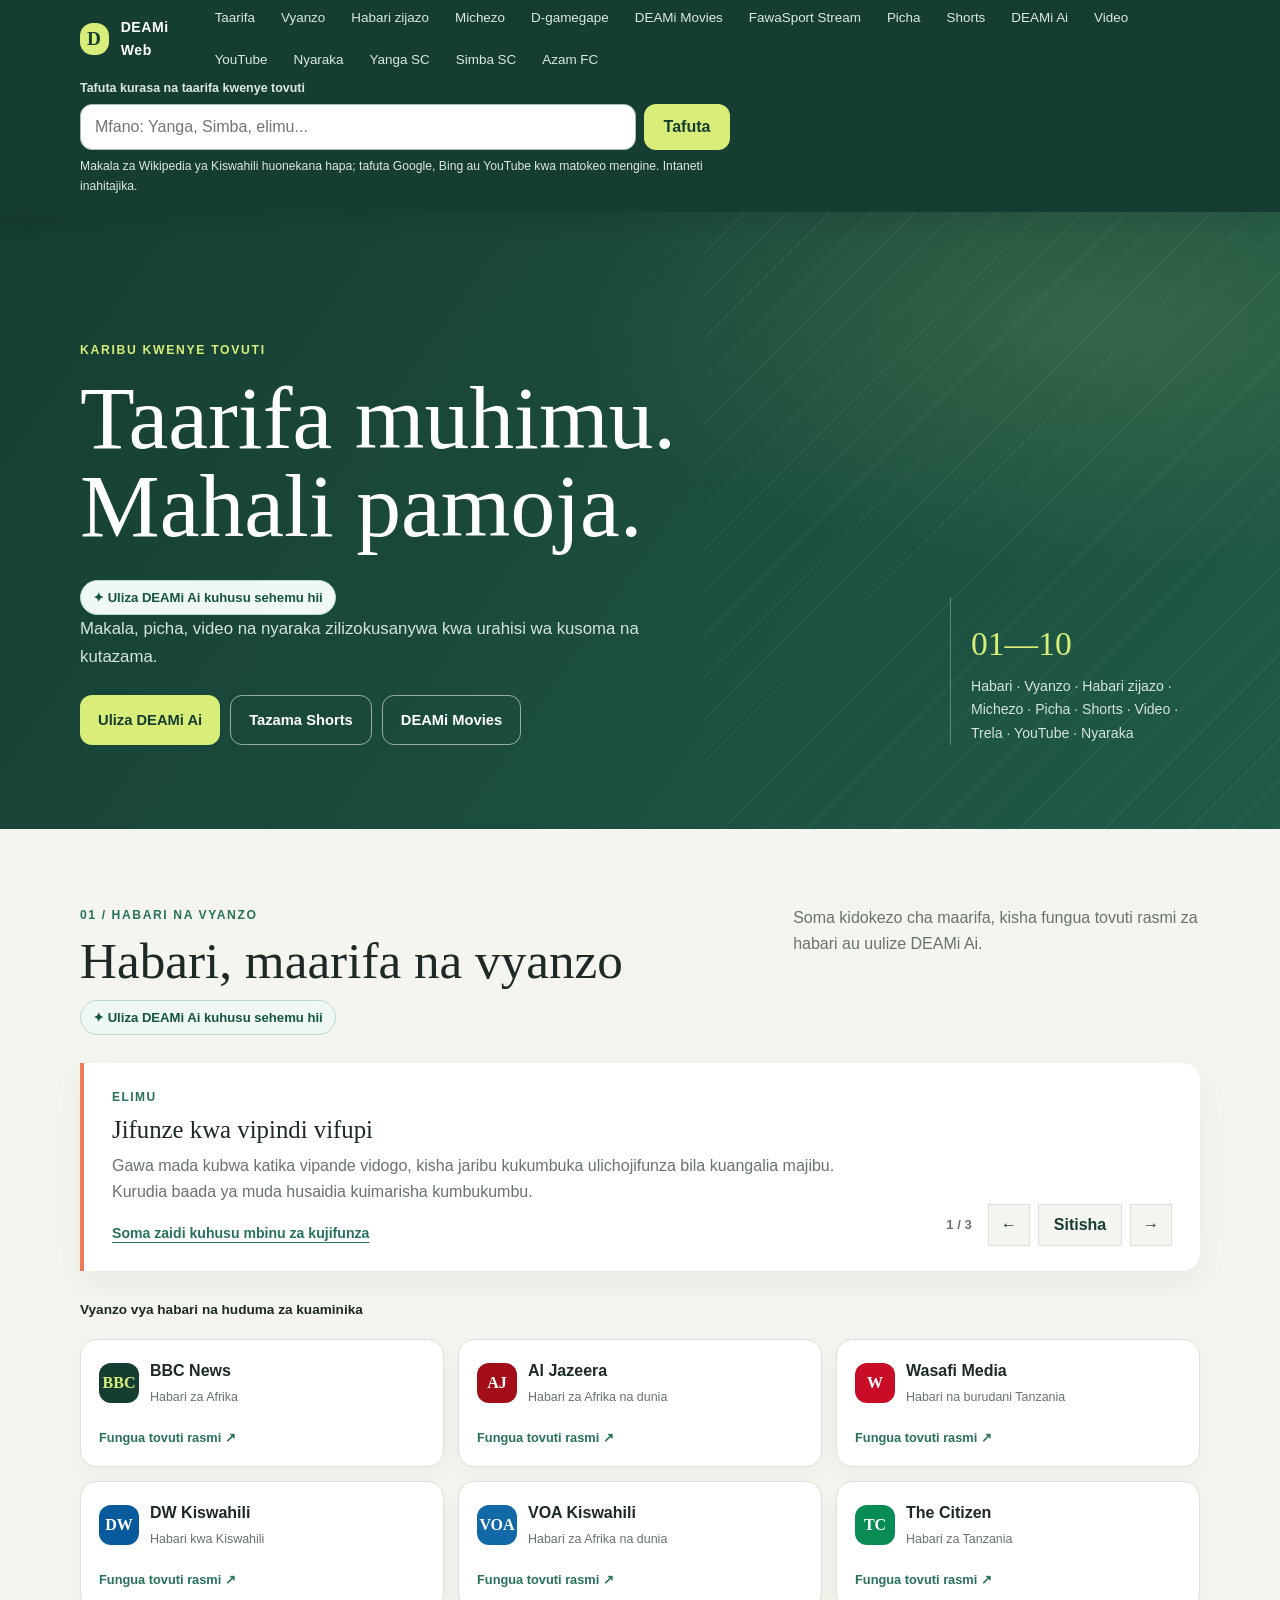
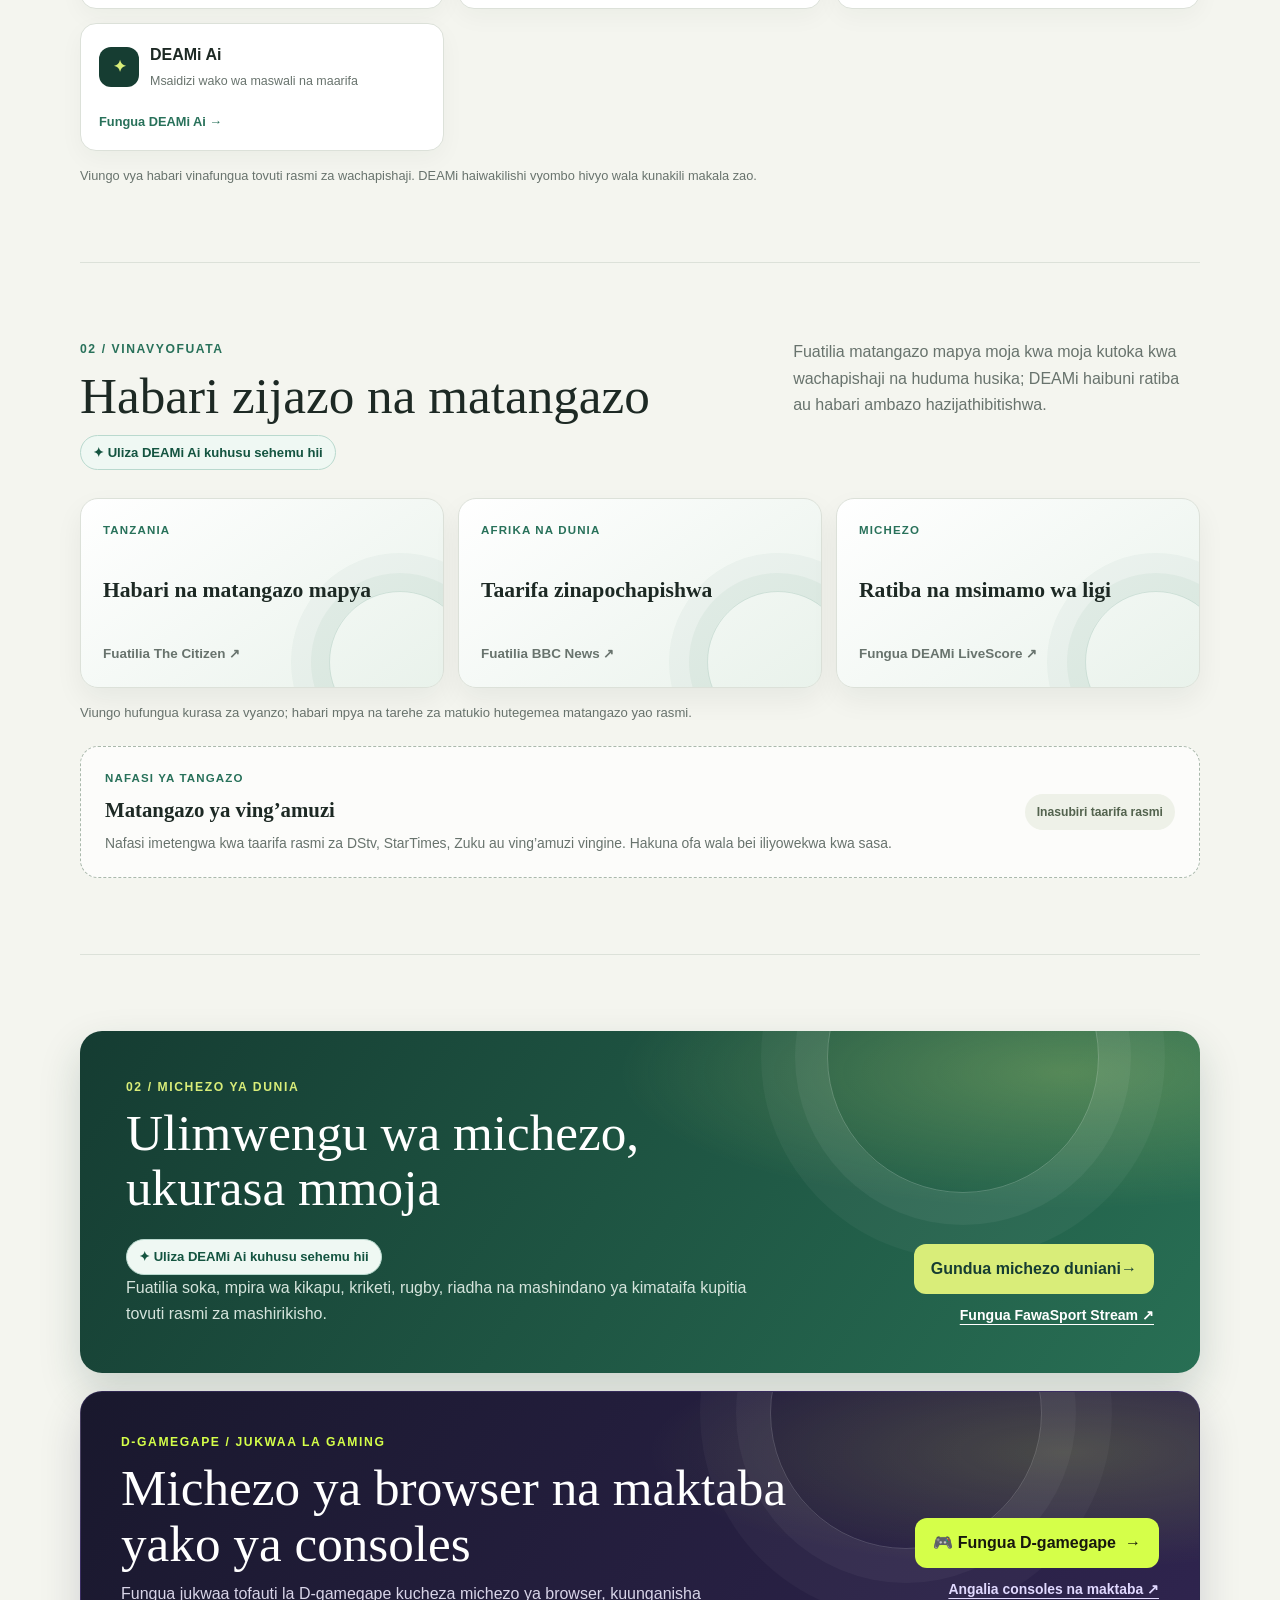
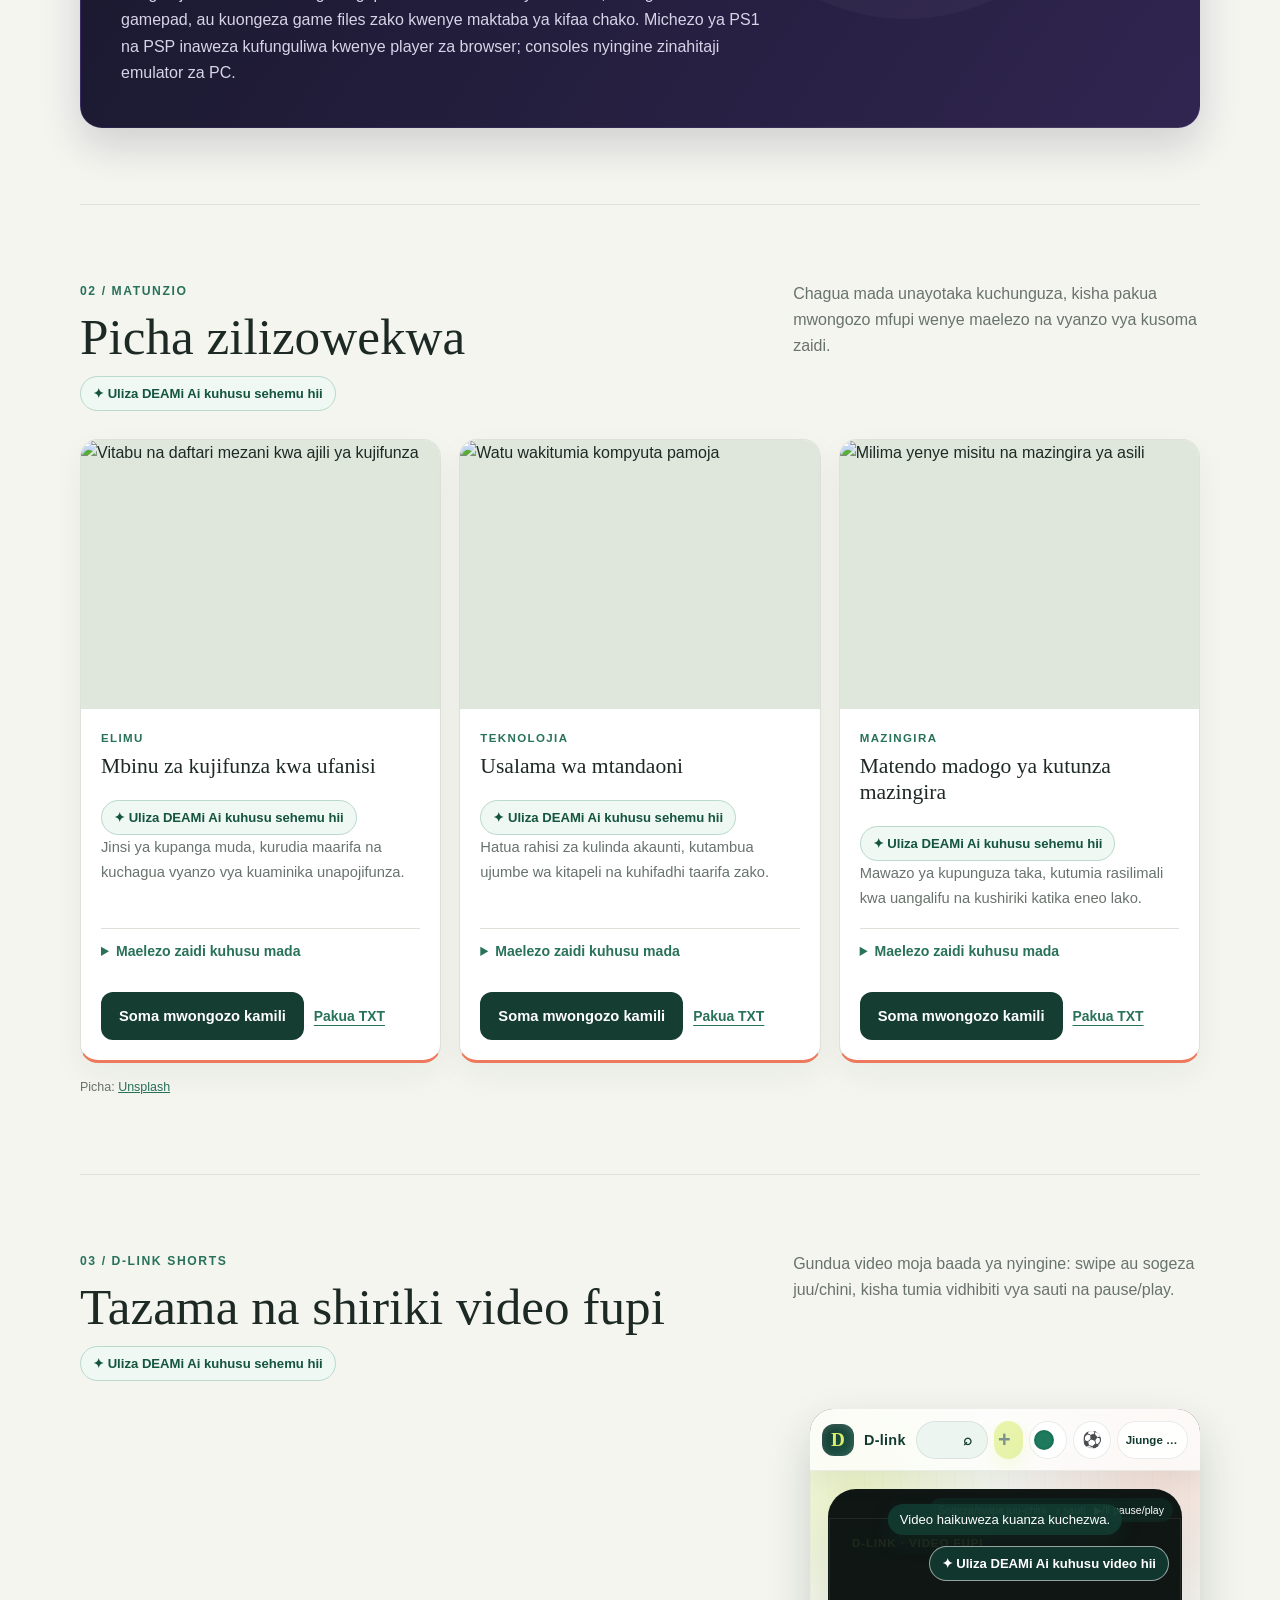
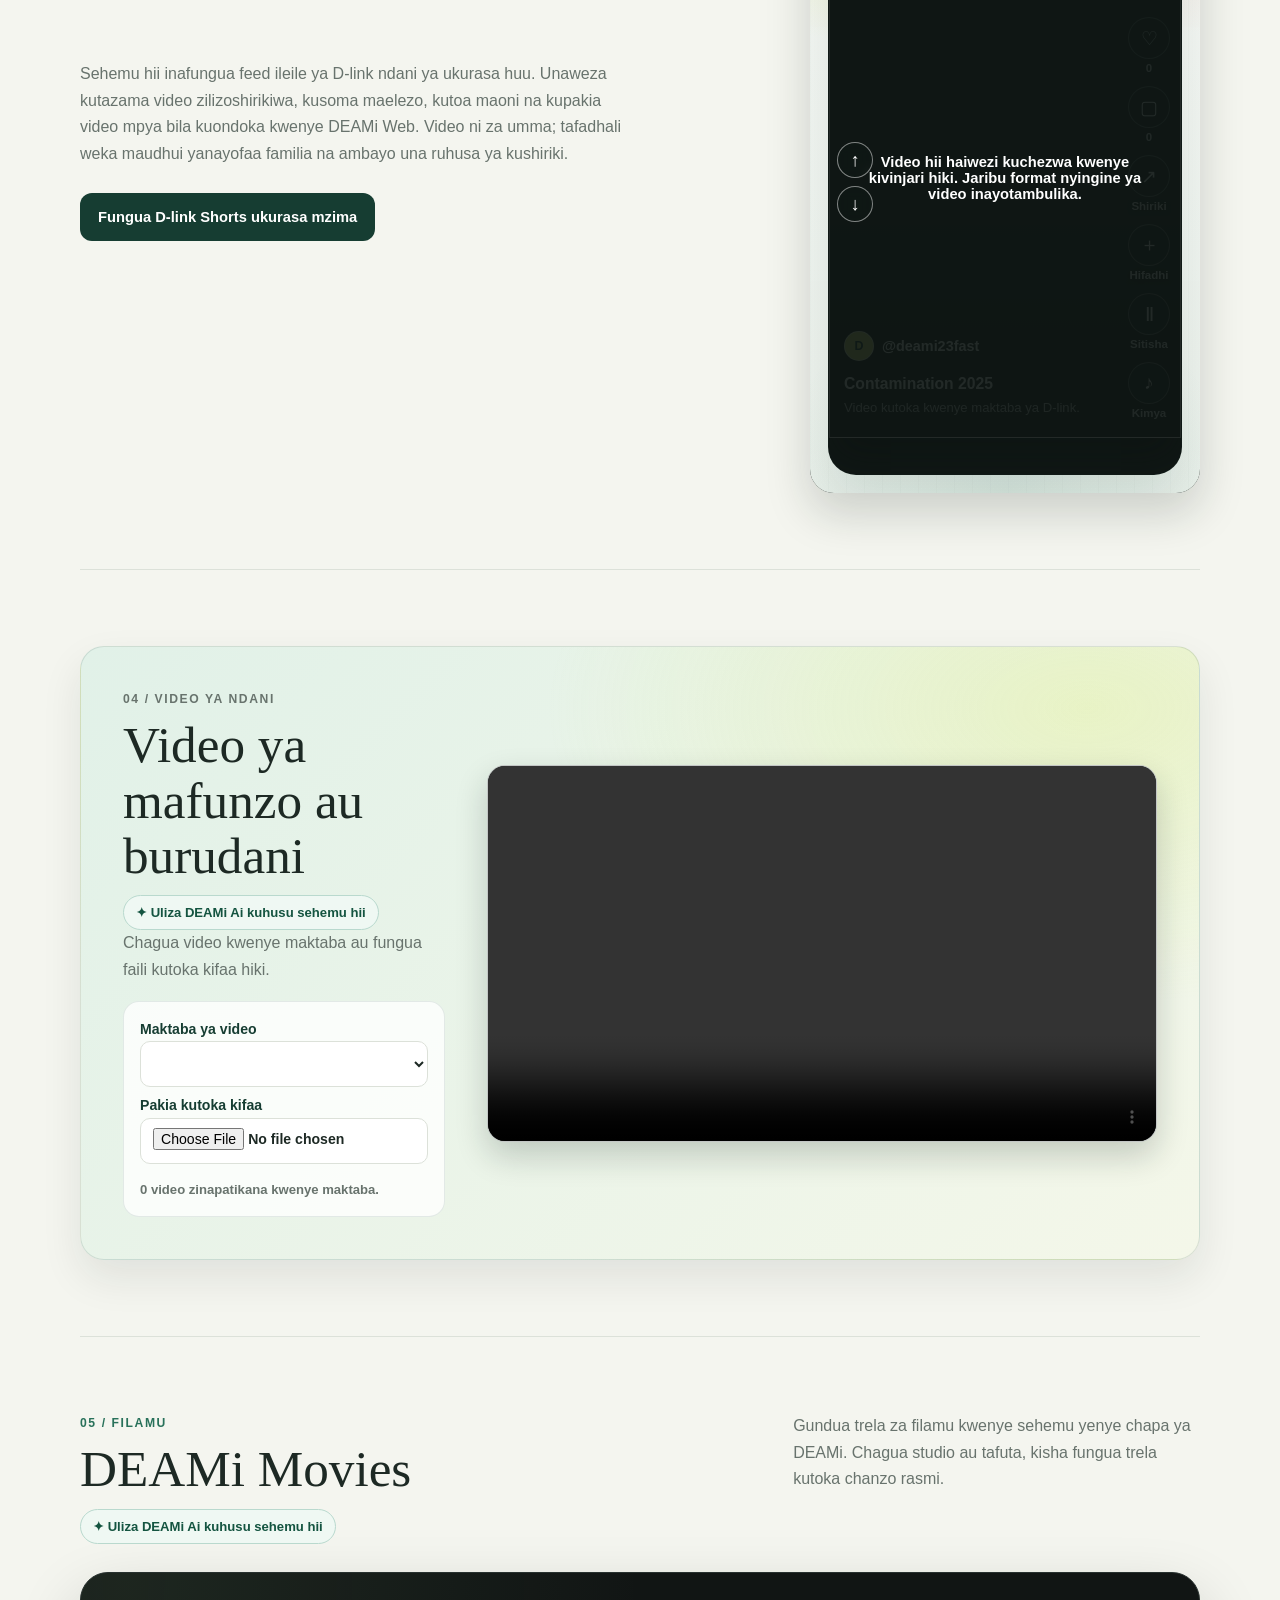
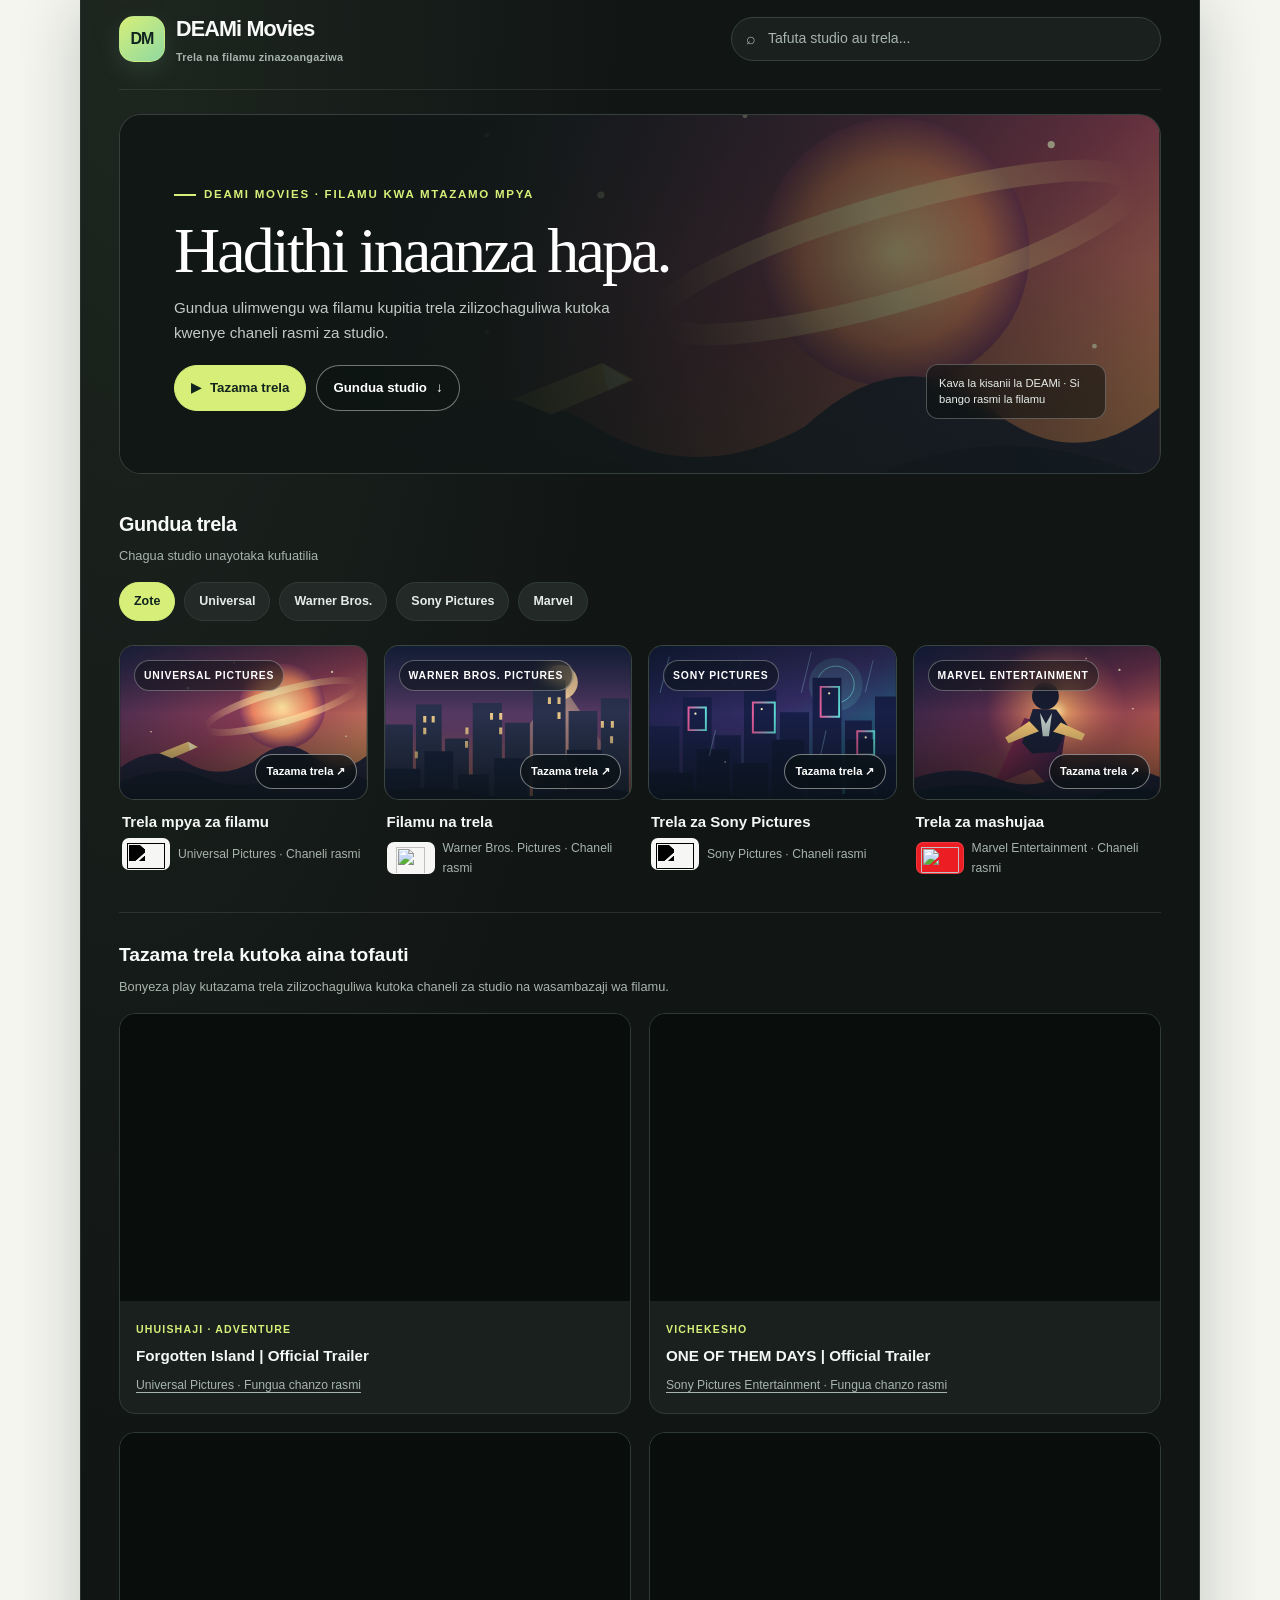
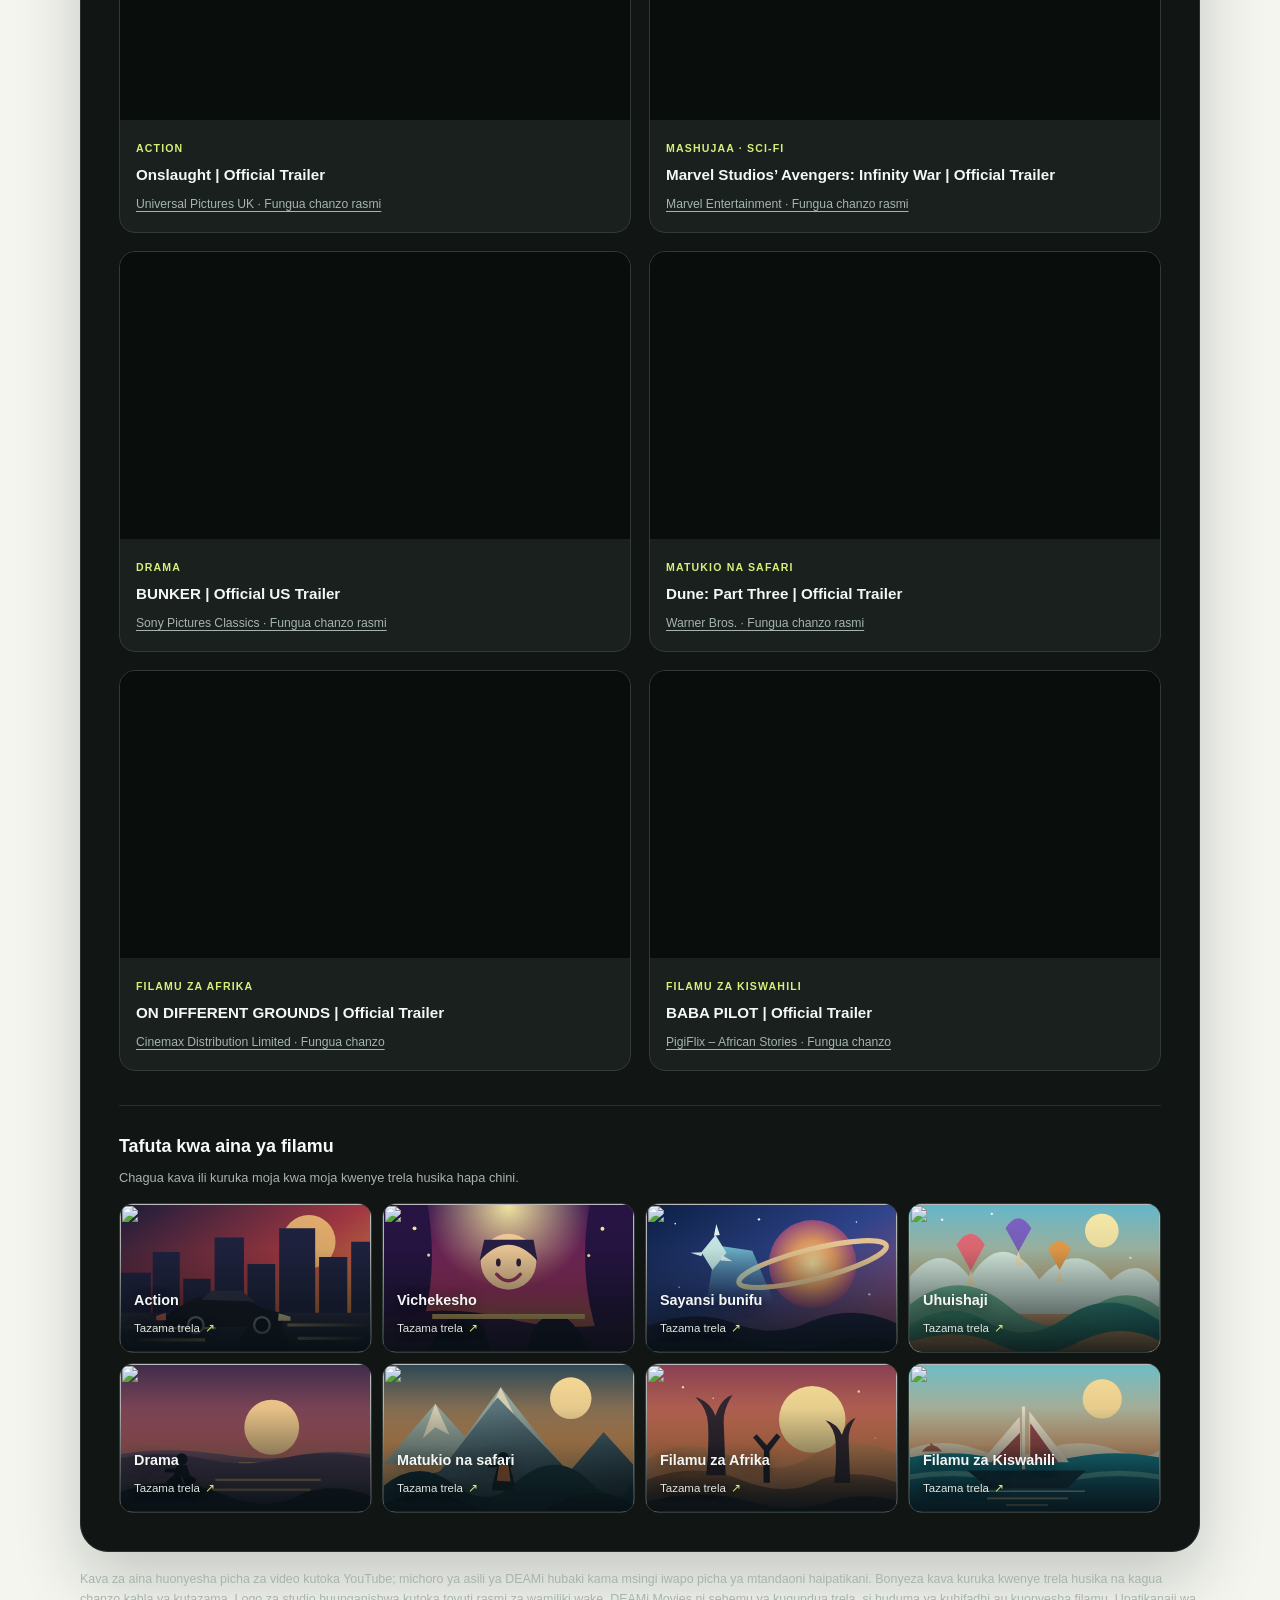
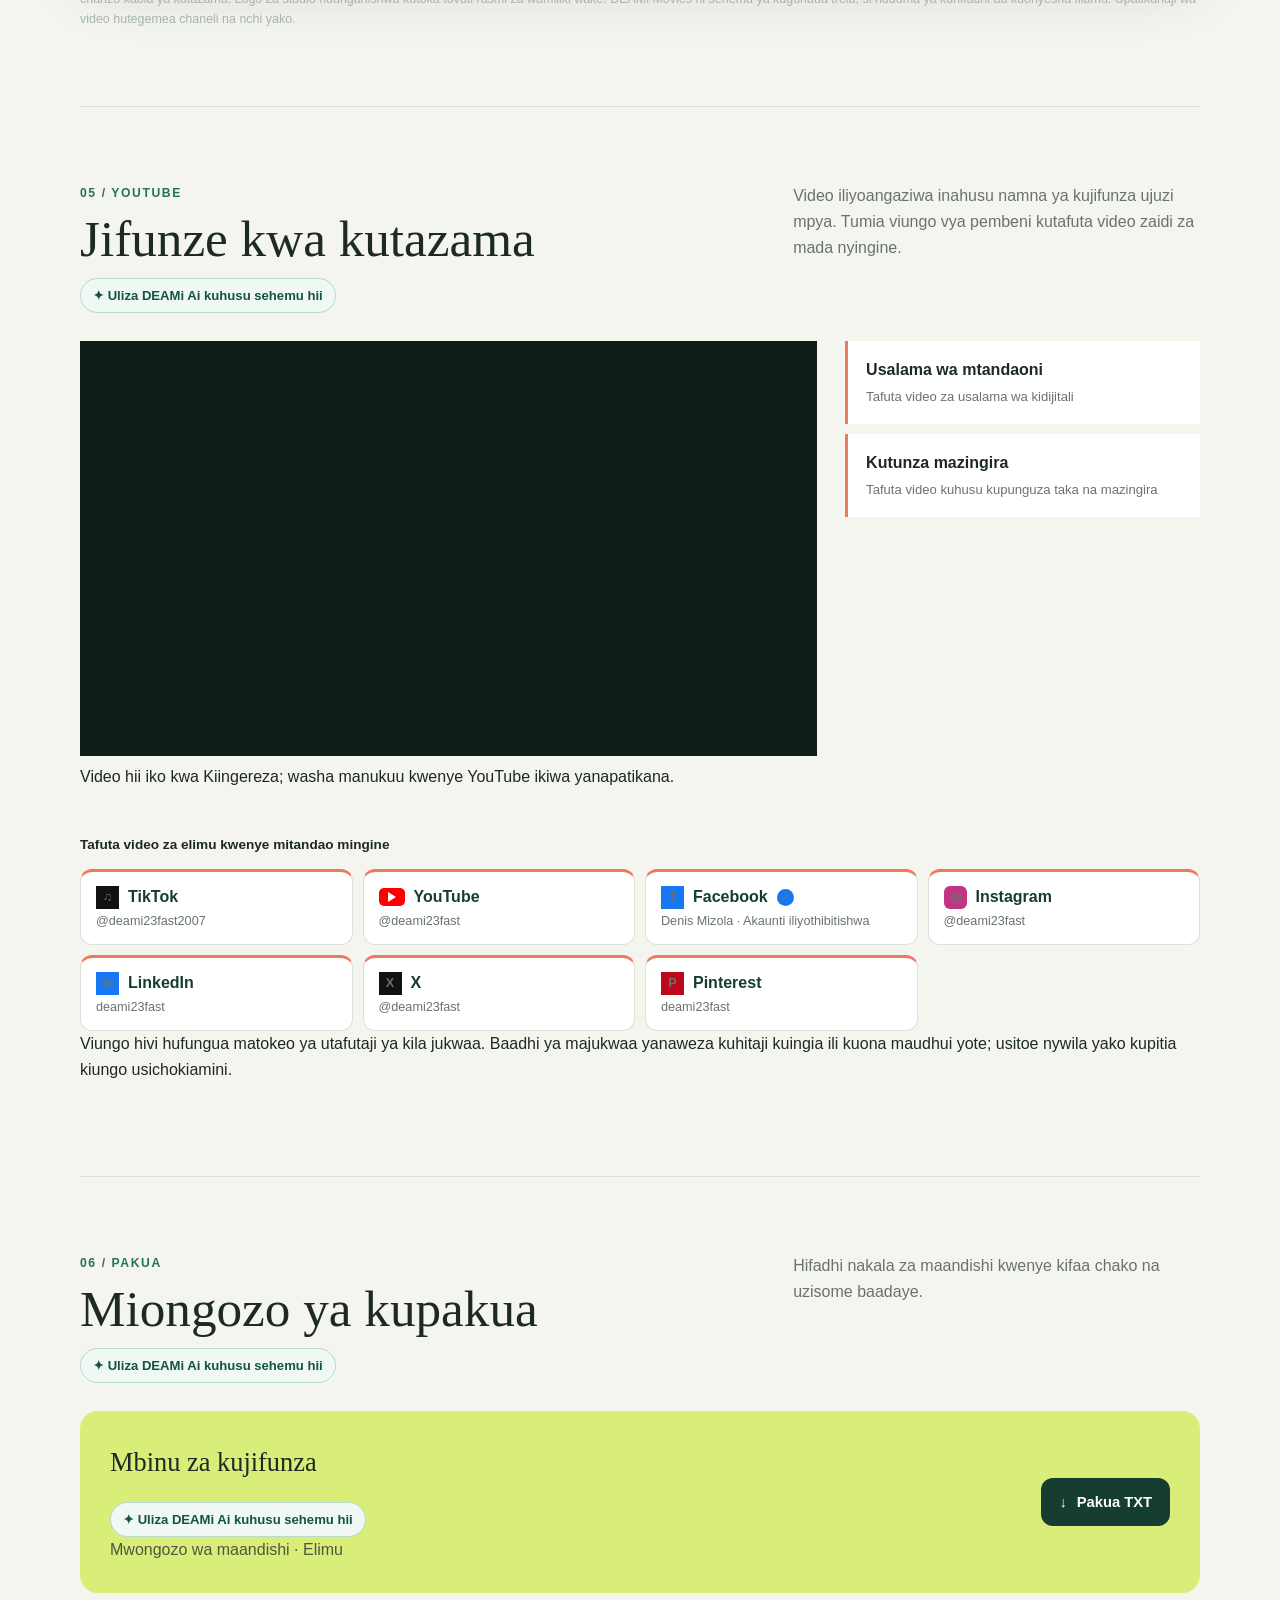
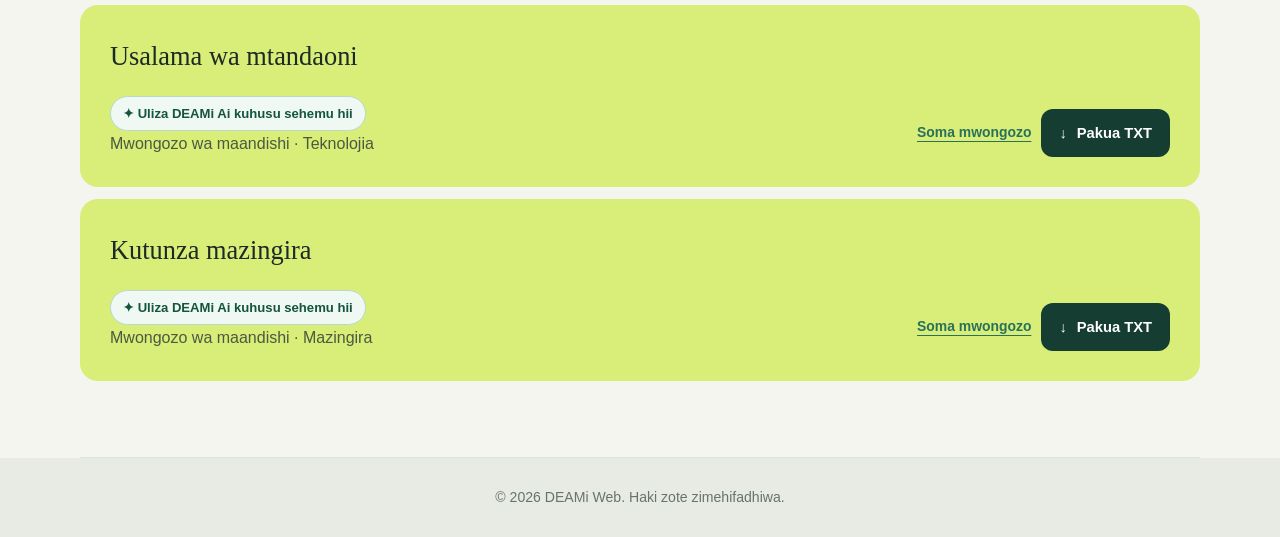
==== commit 4211b53a: "Add Google Search Console verification tag" ====
--- a/index.html
+++ b/index.html
@@ -5,6 +5,7 @@
     <meta name="viewport" content="width=device-width, initial-scale=1.0">
     <meta name="description" content="Tembelea DEAMi Web kupata taarifa, michezo, video, picha na nyaraka za elimu na burudani.">
     <meta name="robots" content="index, follow">
+    <meta name="google-site-verification" content="1IuTc6isXLjNJEw2v1A3xLgPM65K3Y9WNsOgXeg7heU">
     <link rel="canonical" href="https://denismizola.github.io/deami-web/">
     <meta property="og:type" content="website">
     <meta property="og:locale" content="sw_TZ">
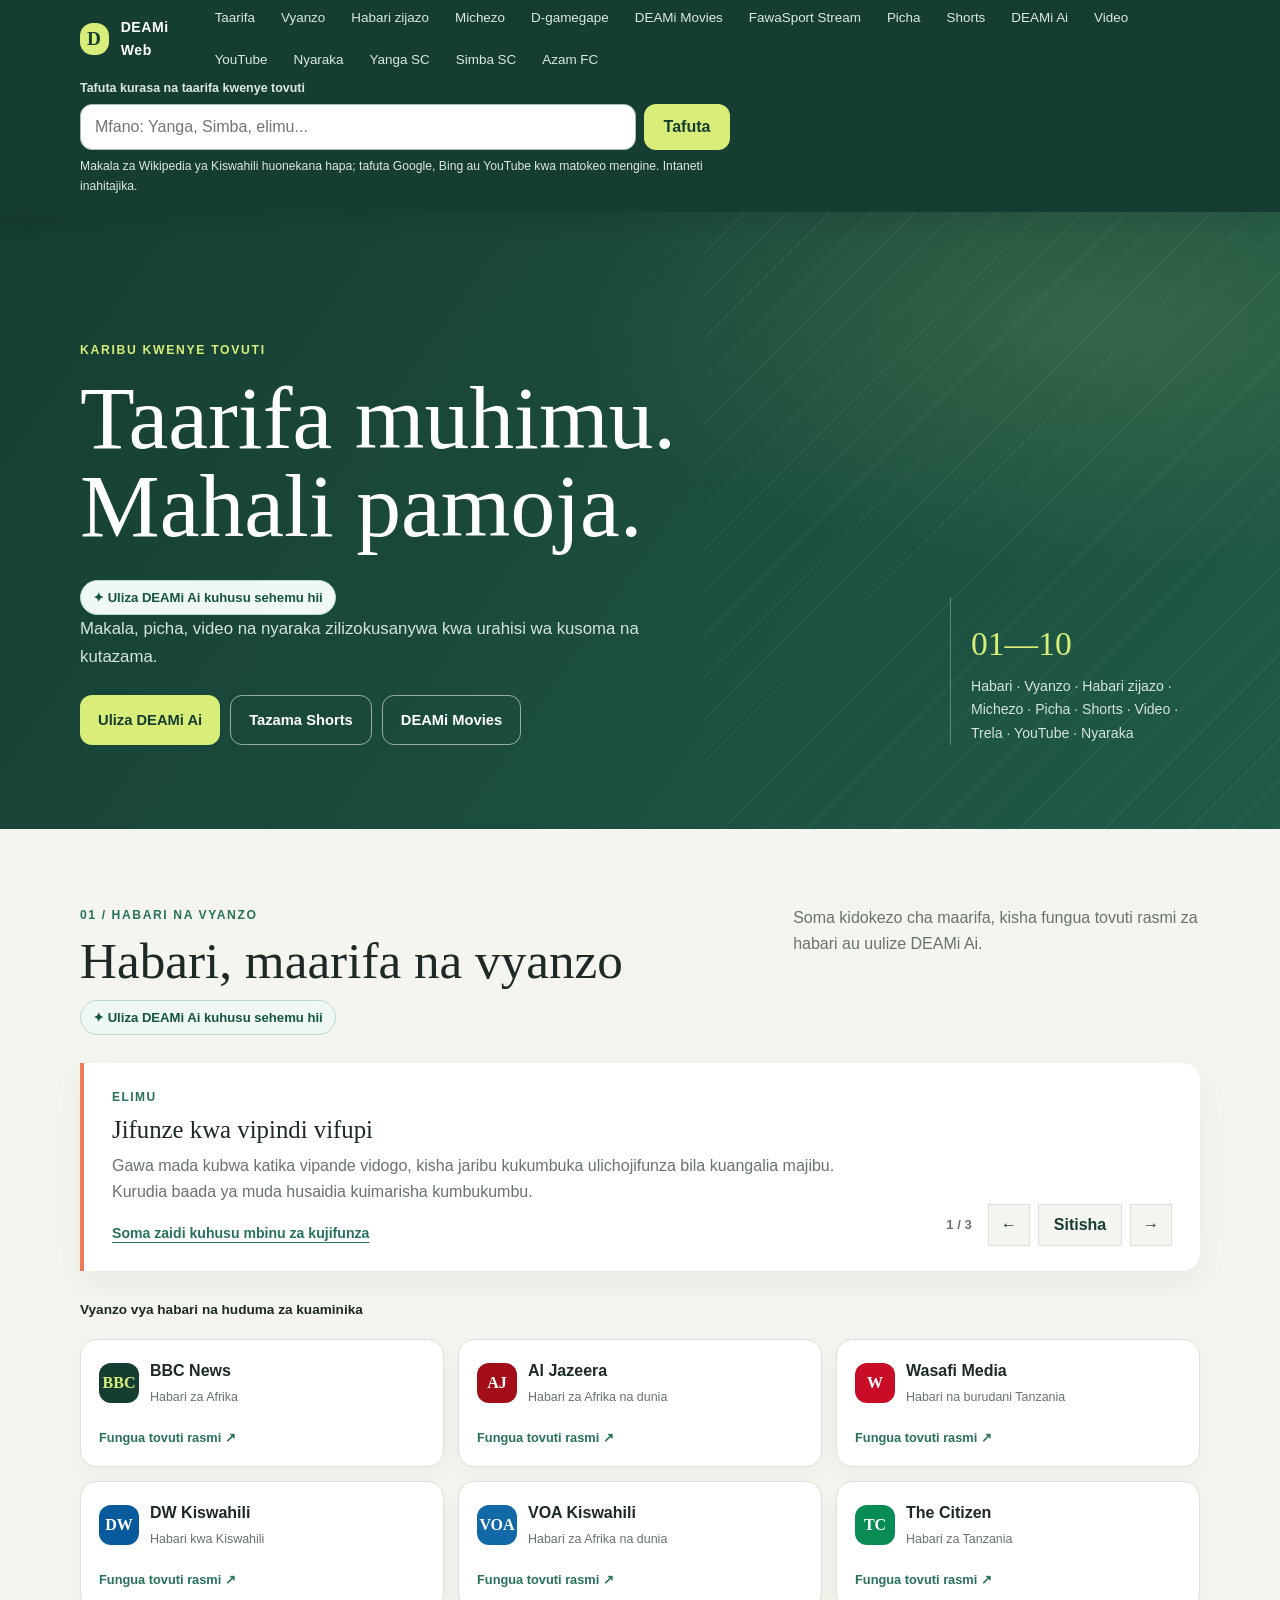
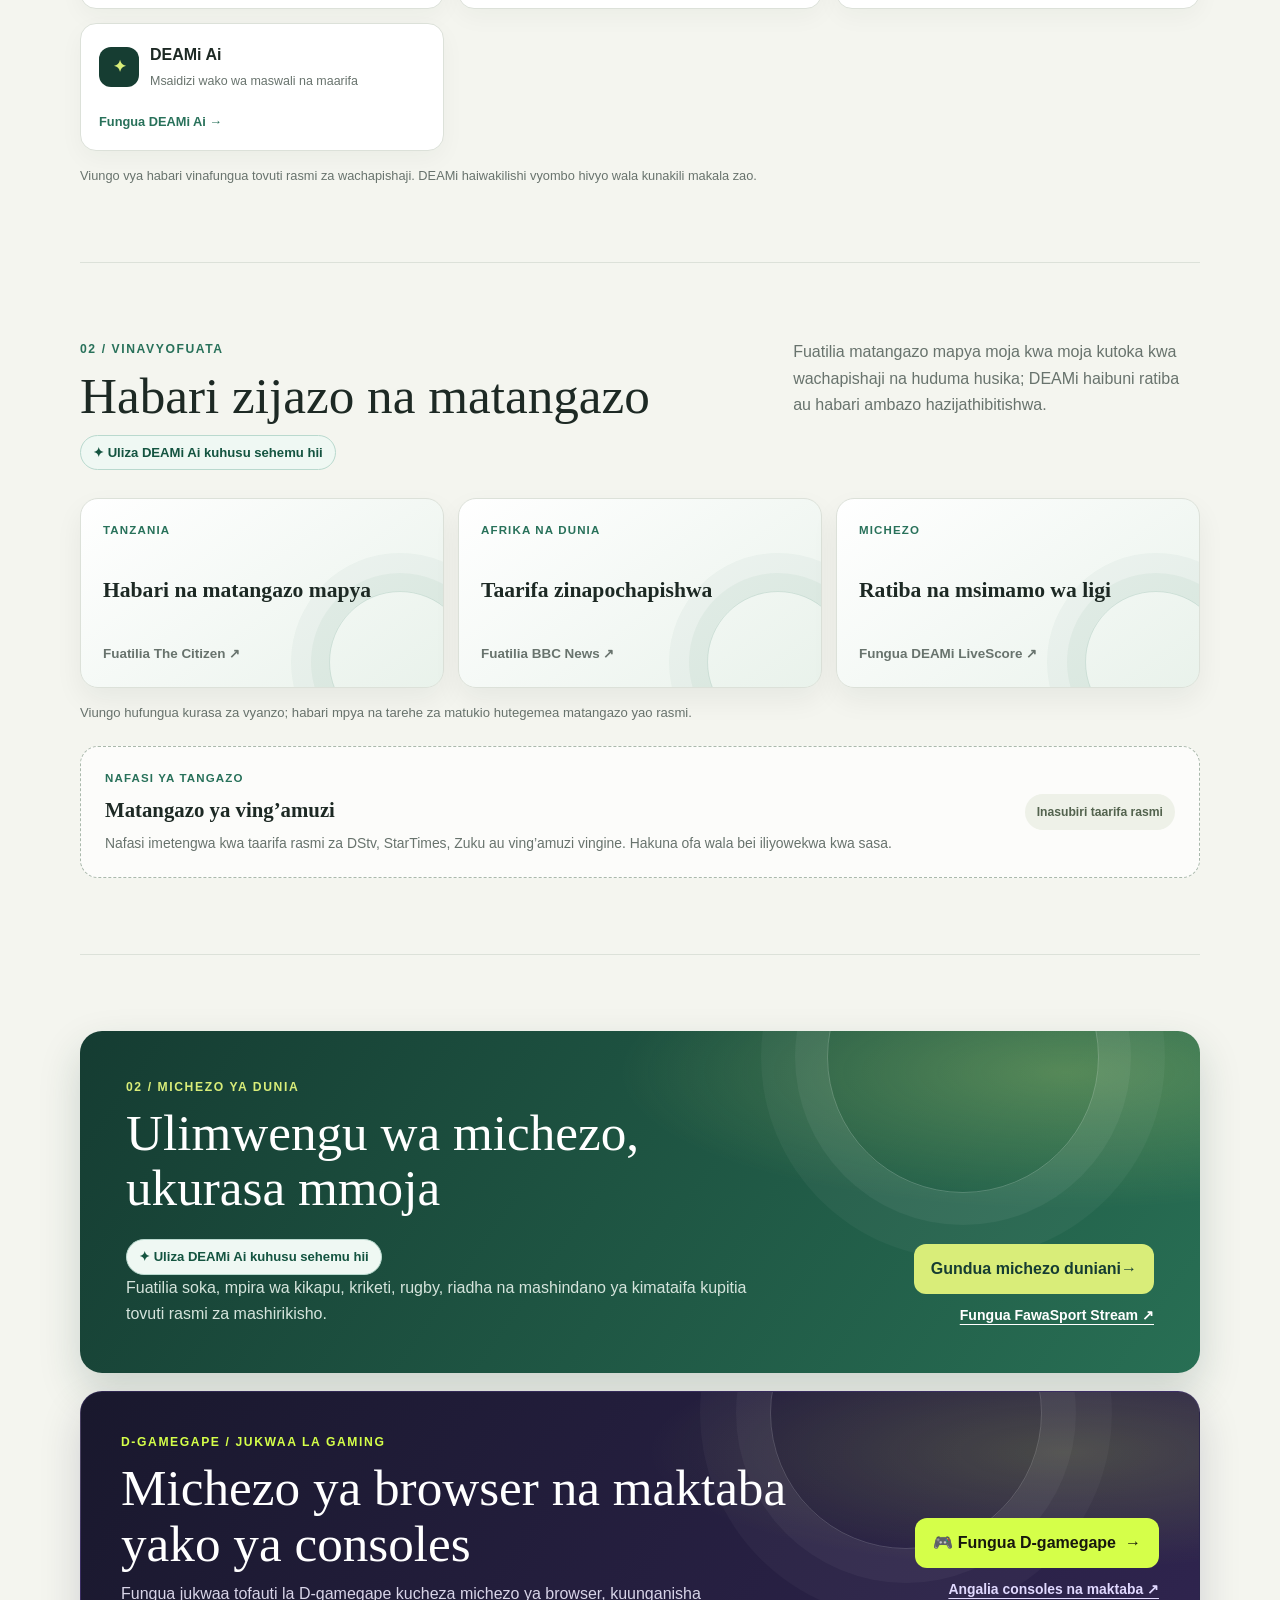
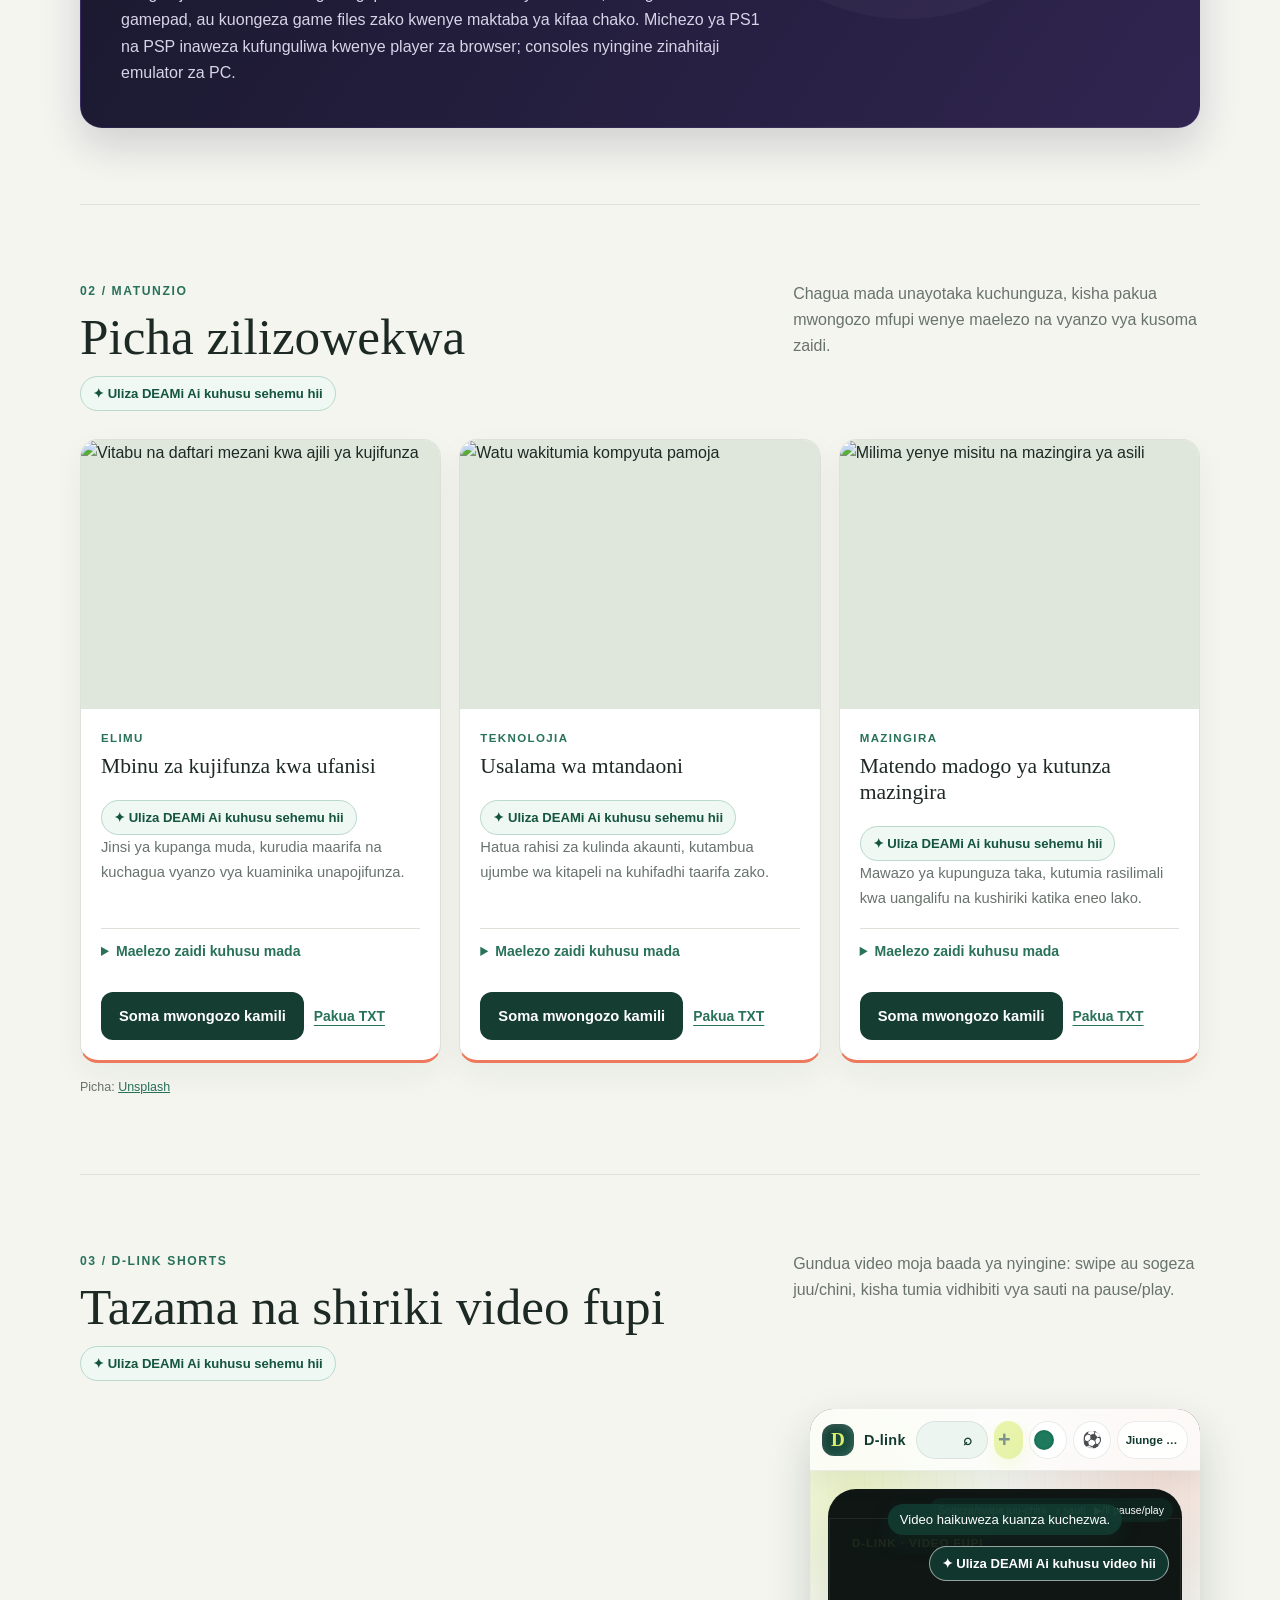
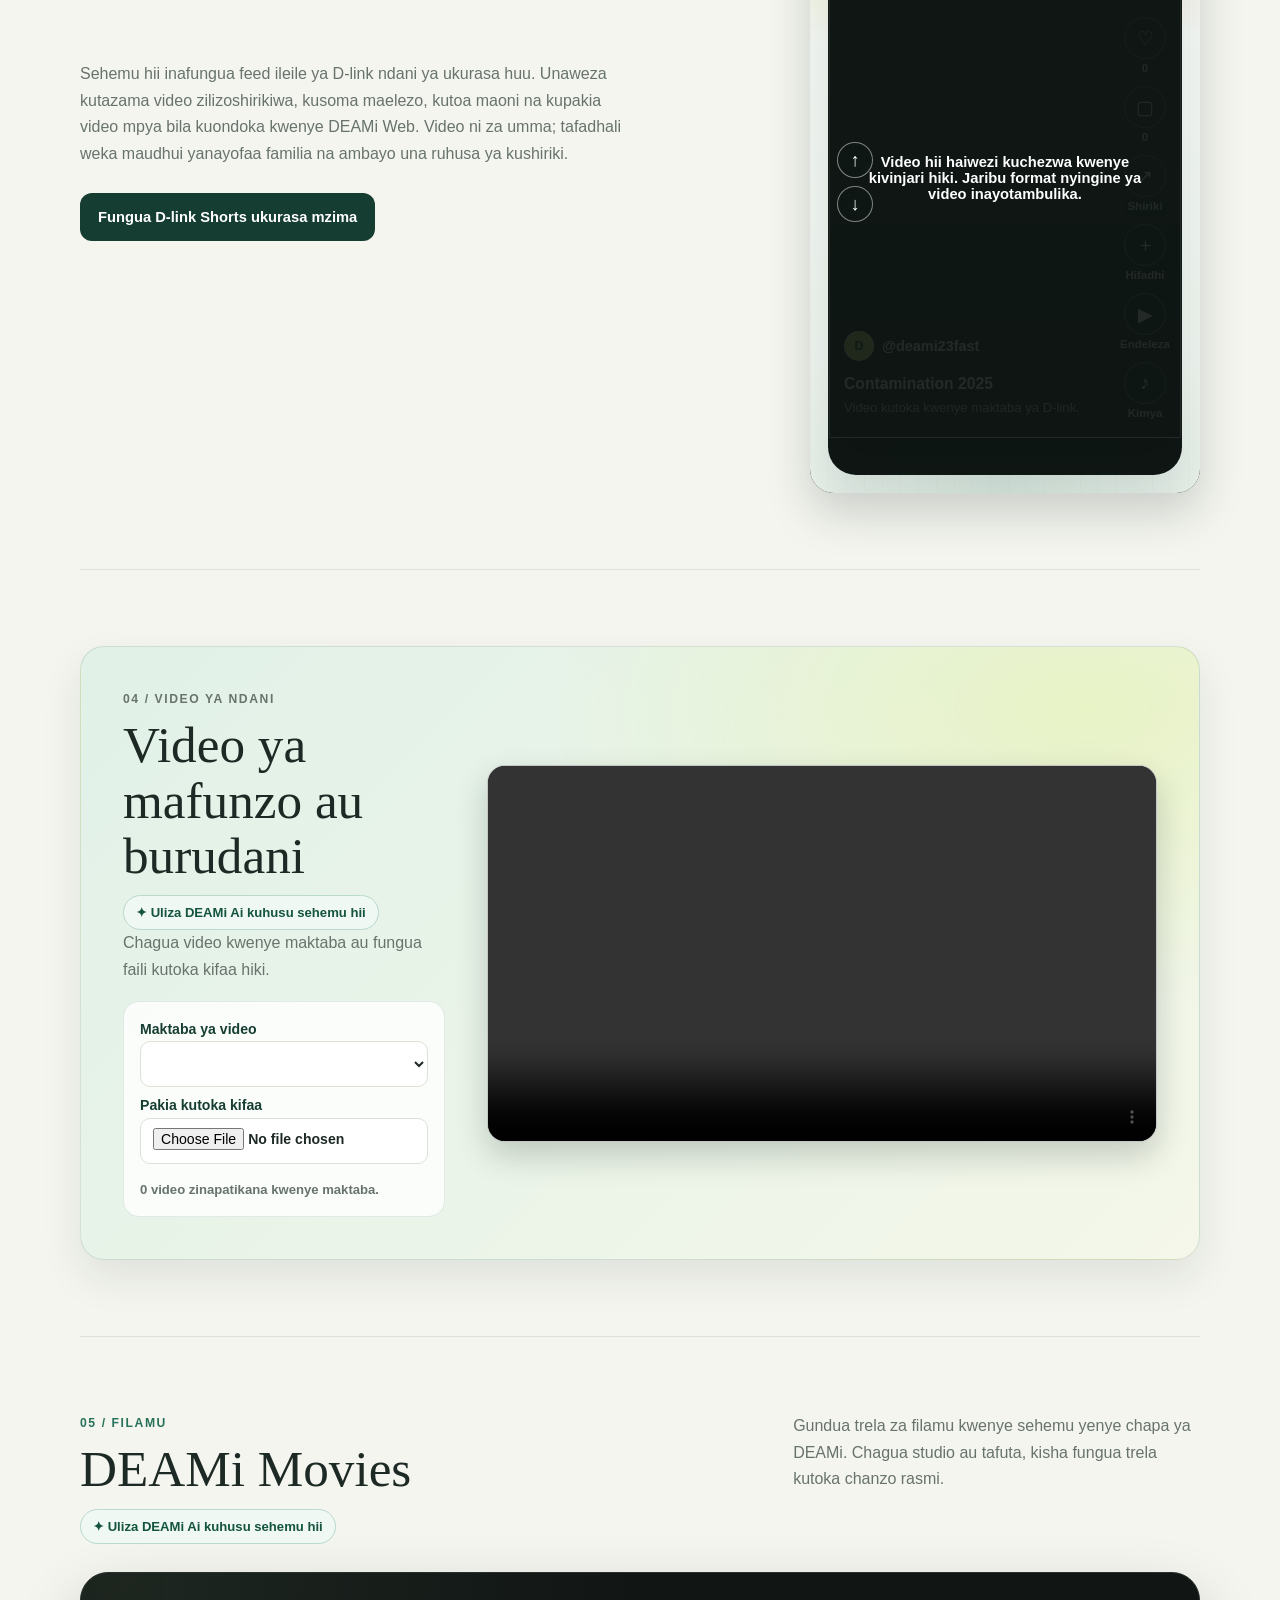
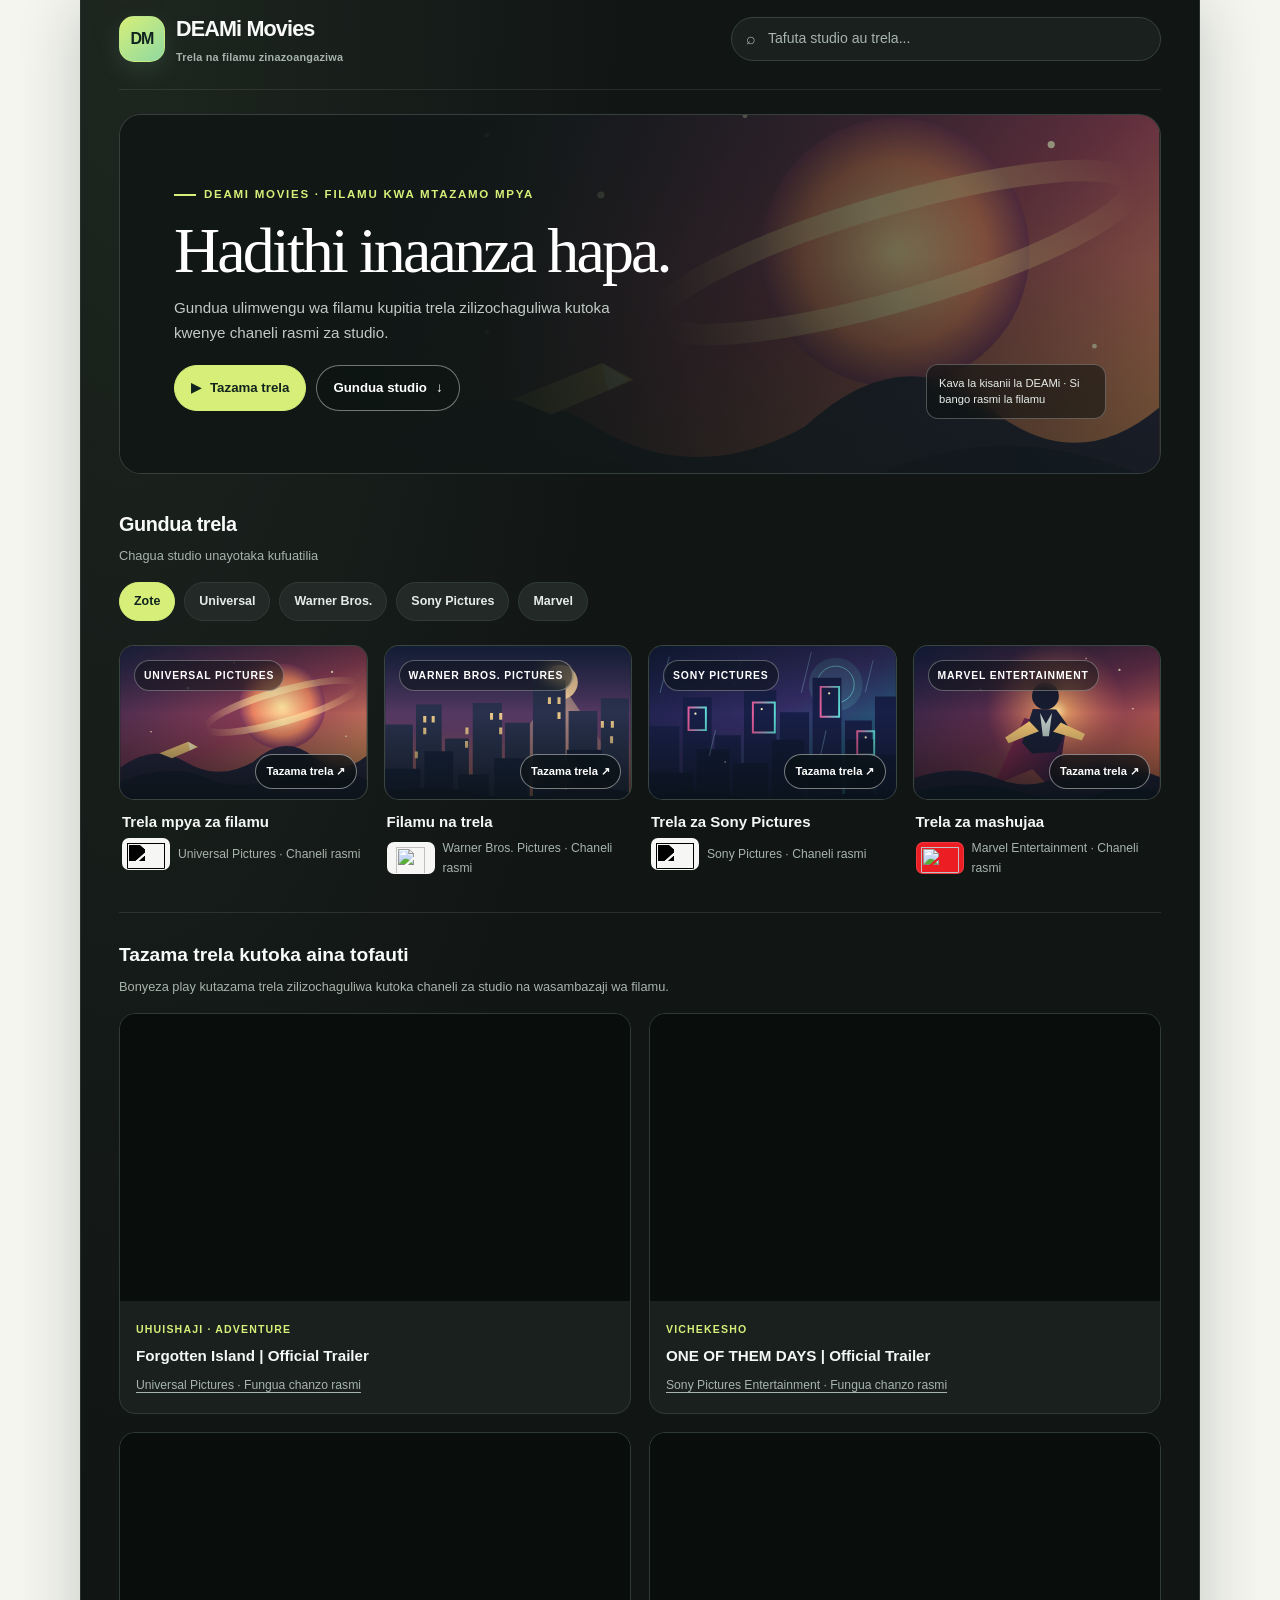
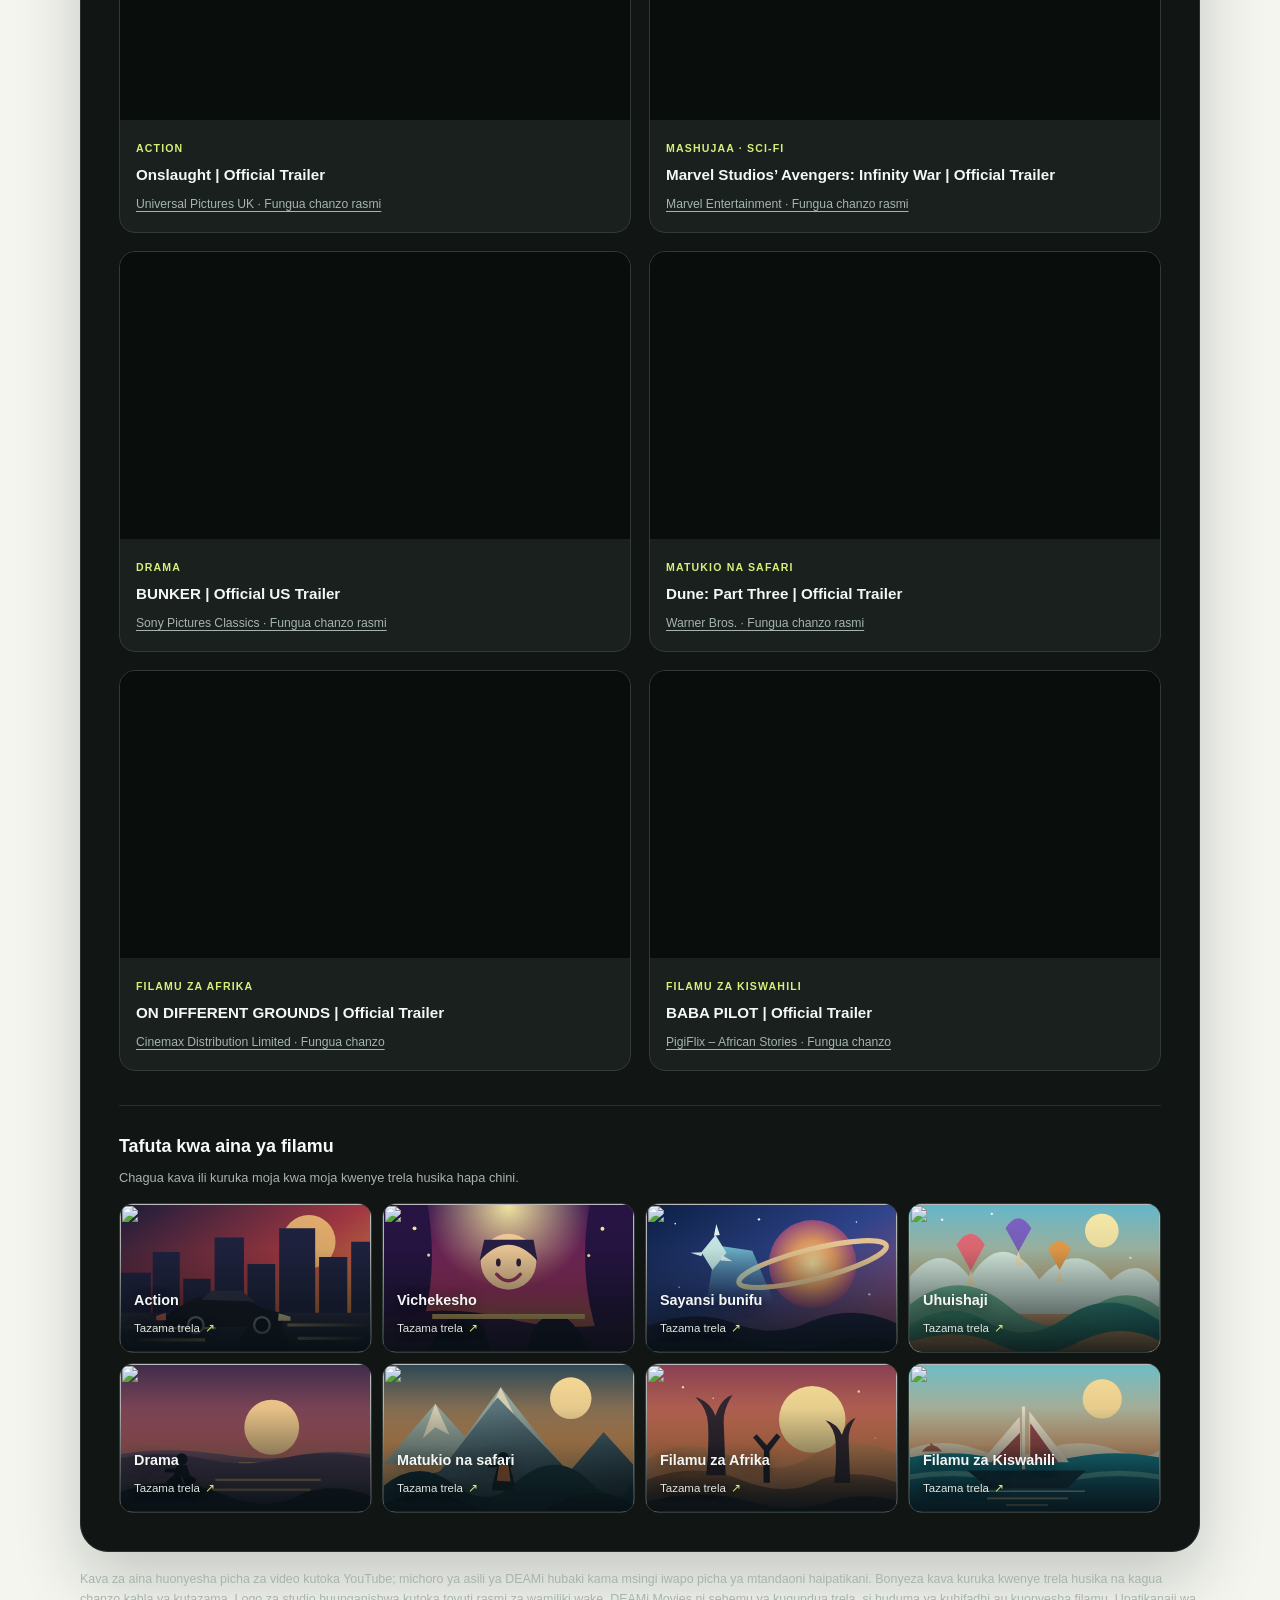
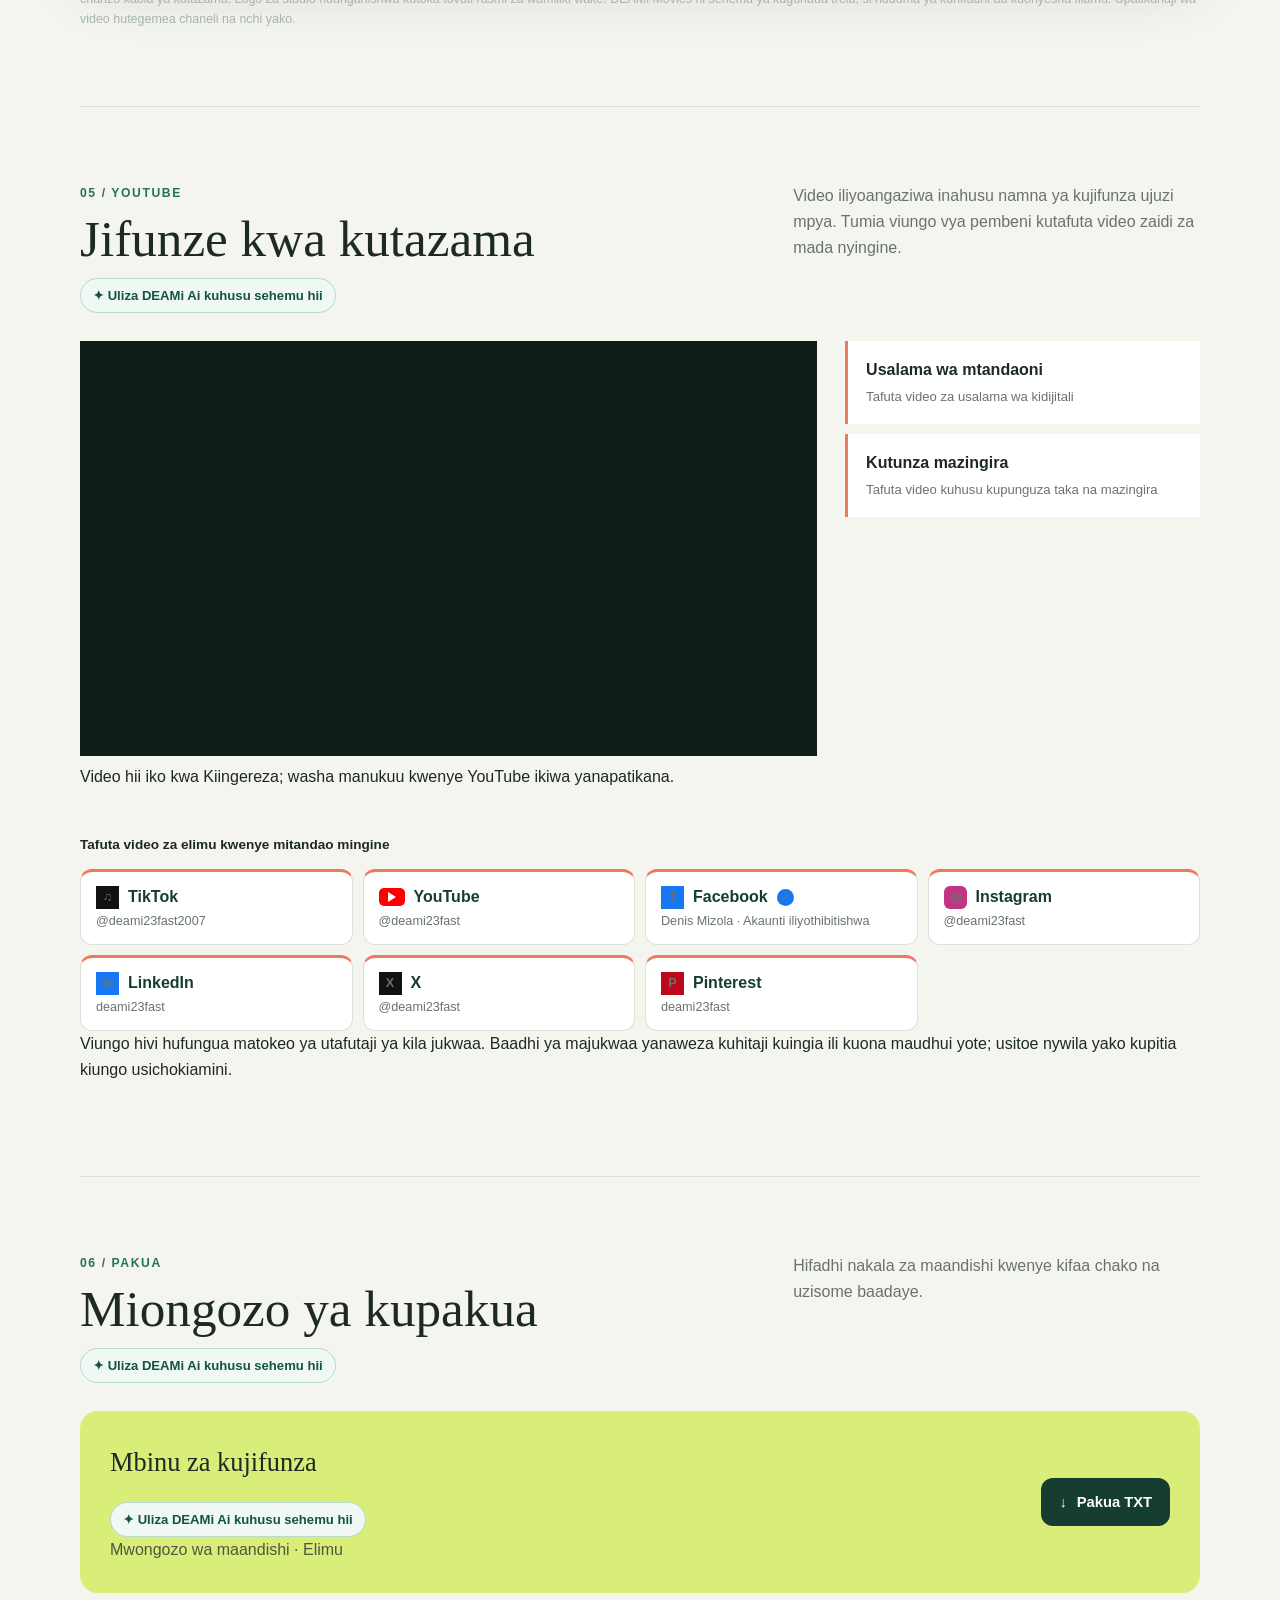
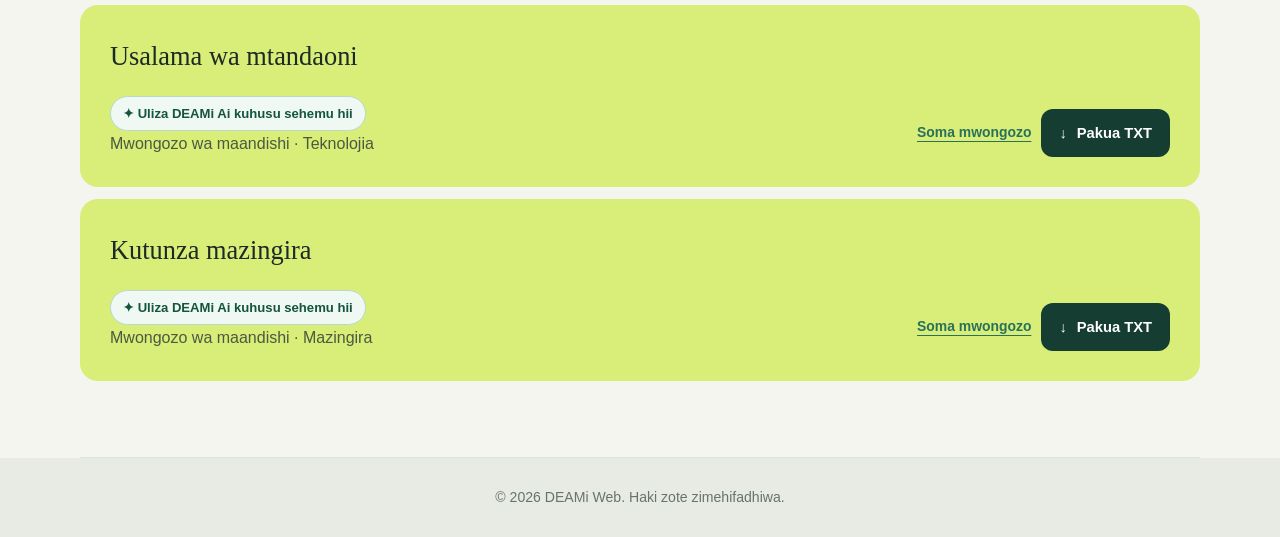
==== commit 05978a10: "Improve DEAMi homepage SEO and accessibility" ====
--- a/index.html
+++ b/index.html
@@ -16,6 +16,16 @@
     <meta name="twitter:card" content="summary">
     <meta name="twitter:title" content="DEAMi Web | Taarifa, michezo na burudani">
     <meta name="twitter:description" content="Taarifa, michezo, video, picha na nyaraka za elimu na burudani katika DEAMi Web.">
+    <script type="application/ld+json">
+    {
+        "@context": "https://schema.org",
+        "@type": "WebSite",
+        "name": "DEAMi Web",
+        "url": "https://denismizola.github.io/deami-web/",
+        "description": "Taarifa, michezo, video, picha na nyaraka za elimu na burudani kwa Kiswahili.",
+        "inLanguage": "sw-TZ"
+    }
+    </script>
     <title>DEAMi Web | Taarifa, michezo na burudani</title>
     <style>
         :root {
@@ -35,6 +45,8 @@
         html { scroll-behavior: smooth; scroll-padding-top: 80px; }
         body { margin: 0; background: var(--paper); color: var(--ink); font-family: "Trebuchet MS", "Segoe UI", sans-serif; line-height: 1.65; transition: background-color 700ms ease; }
         a { color: inherit; }
+        .skip-link { position: fixed; z-index: 10; top: 10px; left: 10px; padding: 10px 14px; border-radius: 8px; background: var(--lime); color: var(--forest); font-weight: 800; transform: translateY(-160%); }
+        .skip-link:focus { transform: translateY(0); }
 
         body[data-theme="sunset"] {
             --forest: #56313a;
@@ -396,6 +408,7 @@
     <link rel="stylesheet" href="deami-layout.css">
 </head>
 <body>
+    <a class="skip-link" href="#maudhui">Ruka kwenda kwenye maudhui</a>
     <header class="site-header">
         <div class="nav-wrap">
             <a class="brand" href="#mwanzo"><span class="brand-mark" aria-hidden="true">D</span><span>DEAMi Web</span></a>
@@ -447,7 +460,7 @@
         </div>
     </header>
 
-    <main>
+    <main id="maudhui">
         <section id="taarifa" class="section">
             <div class="section-head">
                 <div><p class="section-kicker">01 / Habari na vyanzo</p><h2>Habari, maarifa na vyanzo</h2></div>
@@ -909,7 +922,7 @@
                 document.body.dataset.theme = nextTheme;
             }
             backgroundThemeIndex = (backgroundThemeIndex + 1) % backgroundThemes.length;
-        }, 60_000);
+        }, 20_000);
 
         const informationItems = [
             {
@@ -1199,4 +1212,4 @@
     </script>
     <script src="deami-context.js" defer></script>
 </body>
-</html>+</html>
